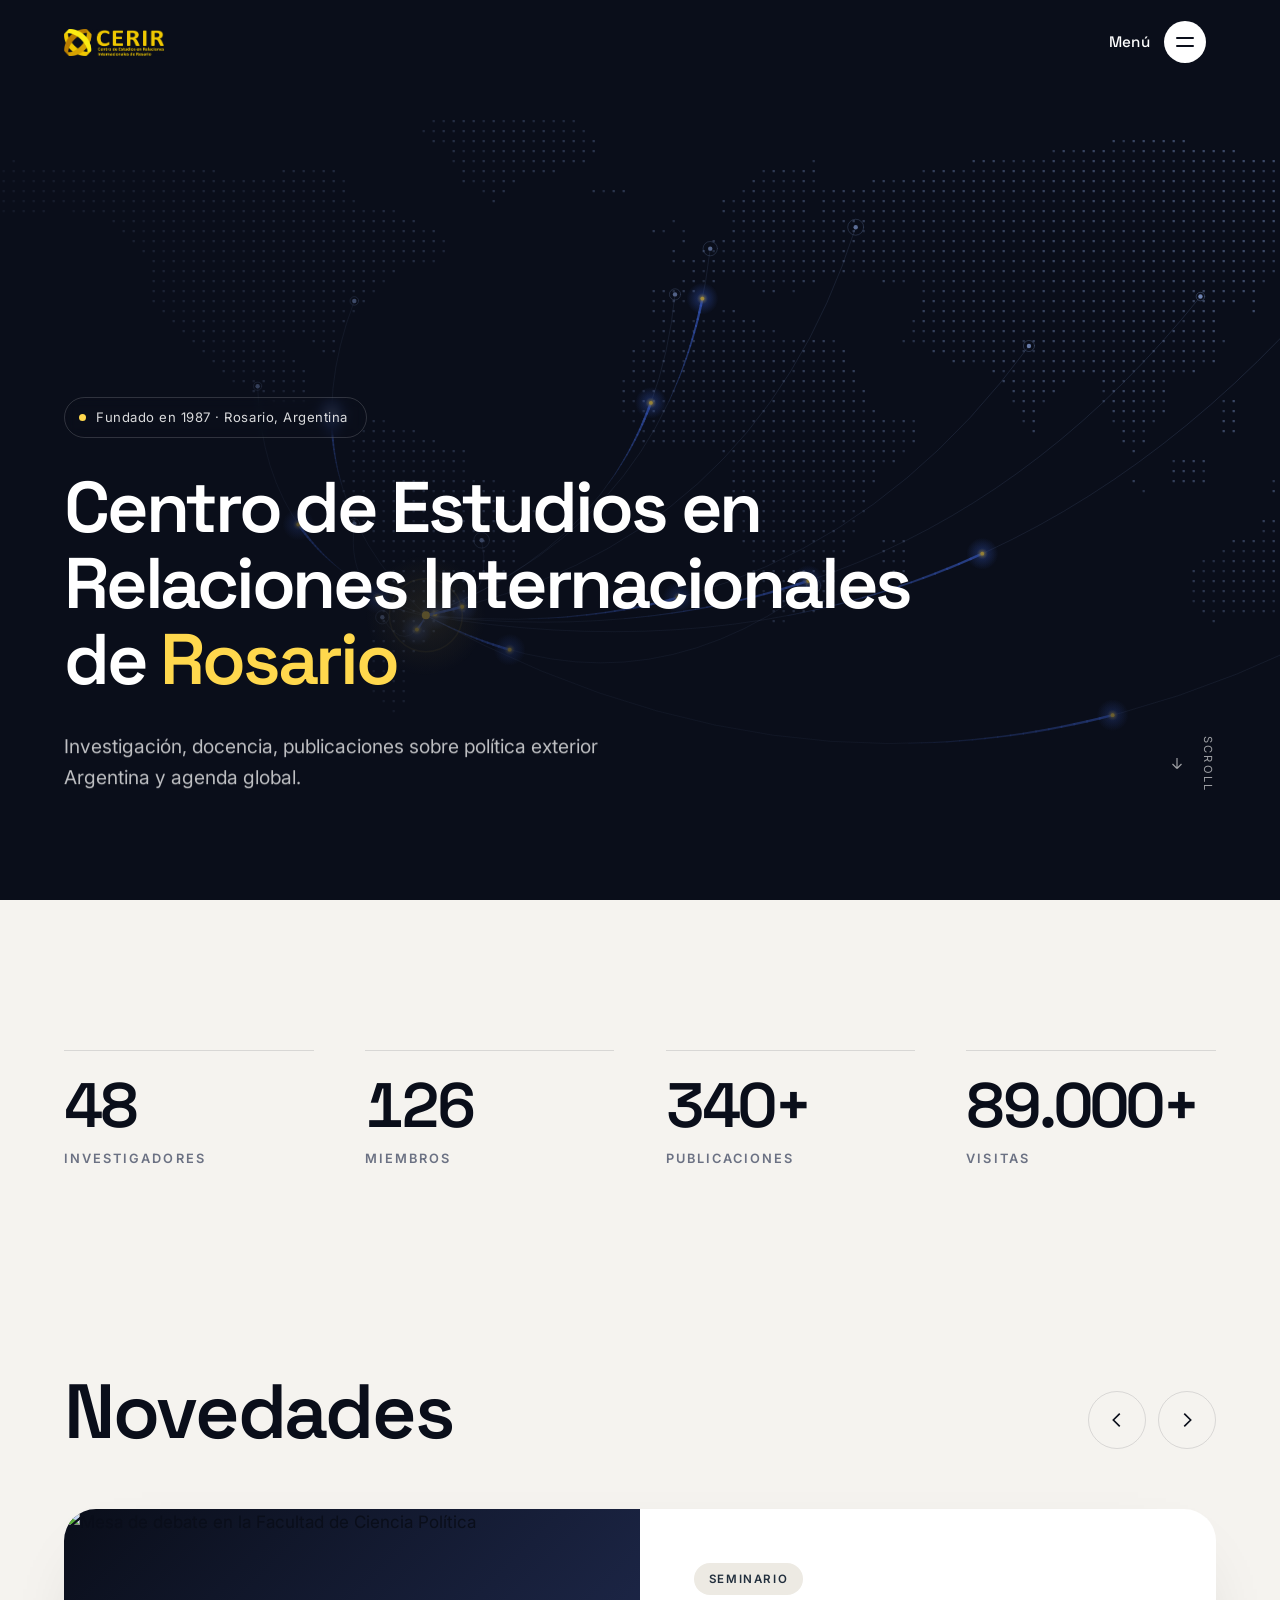
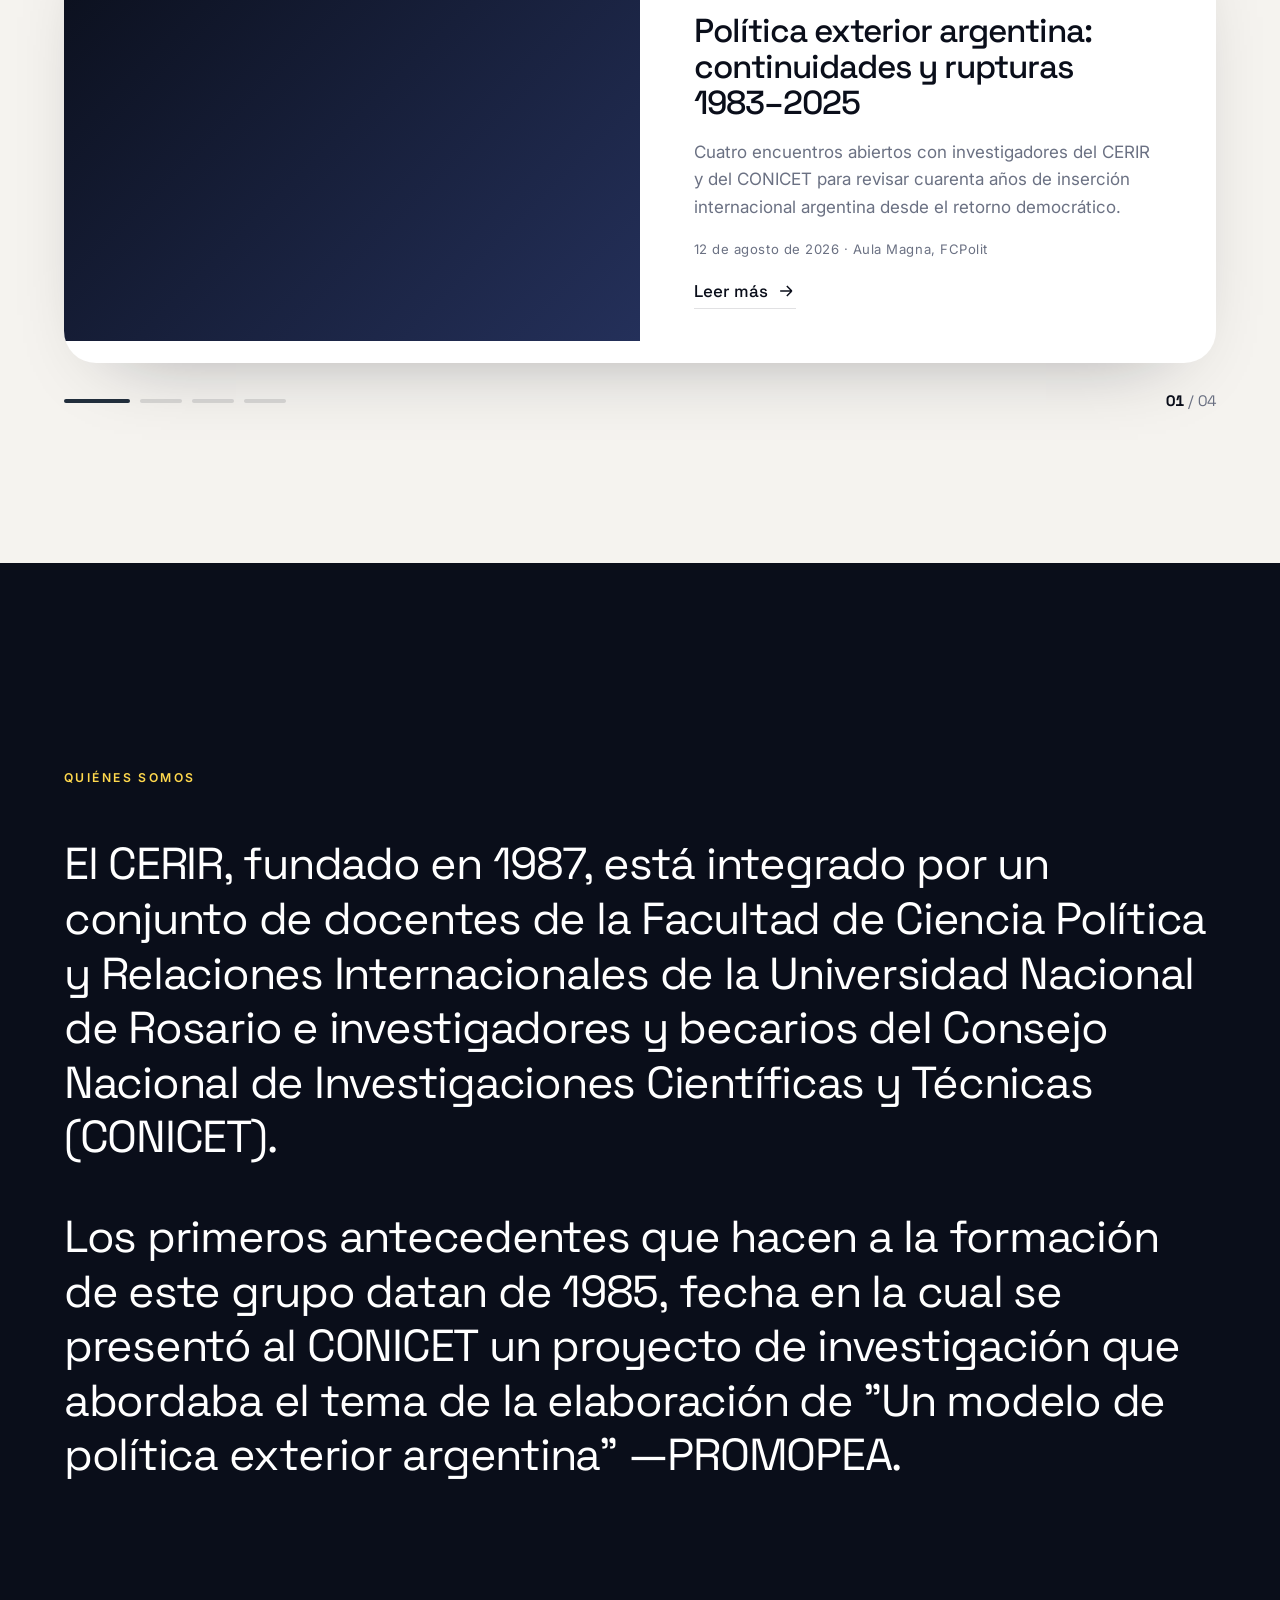
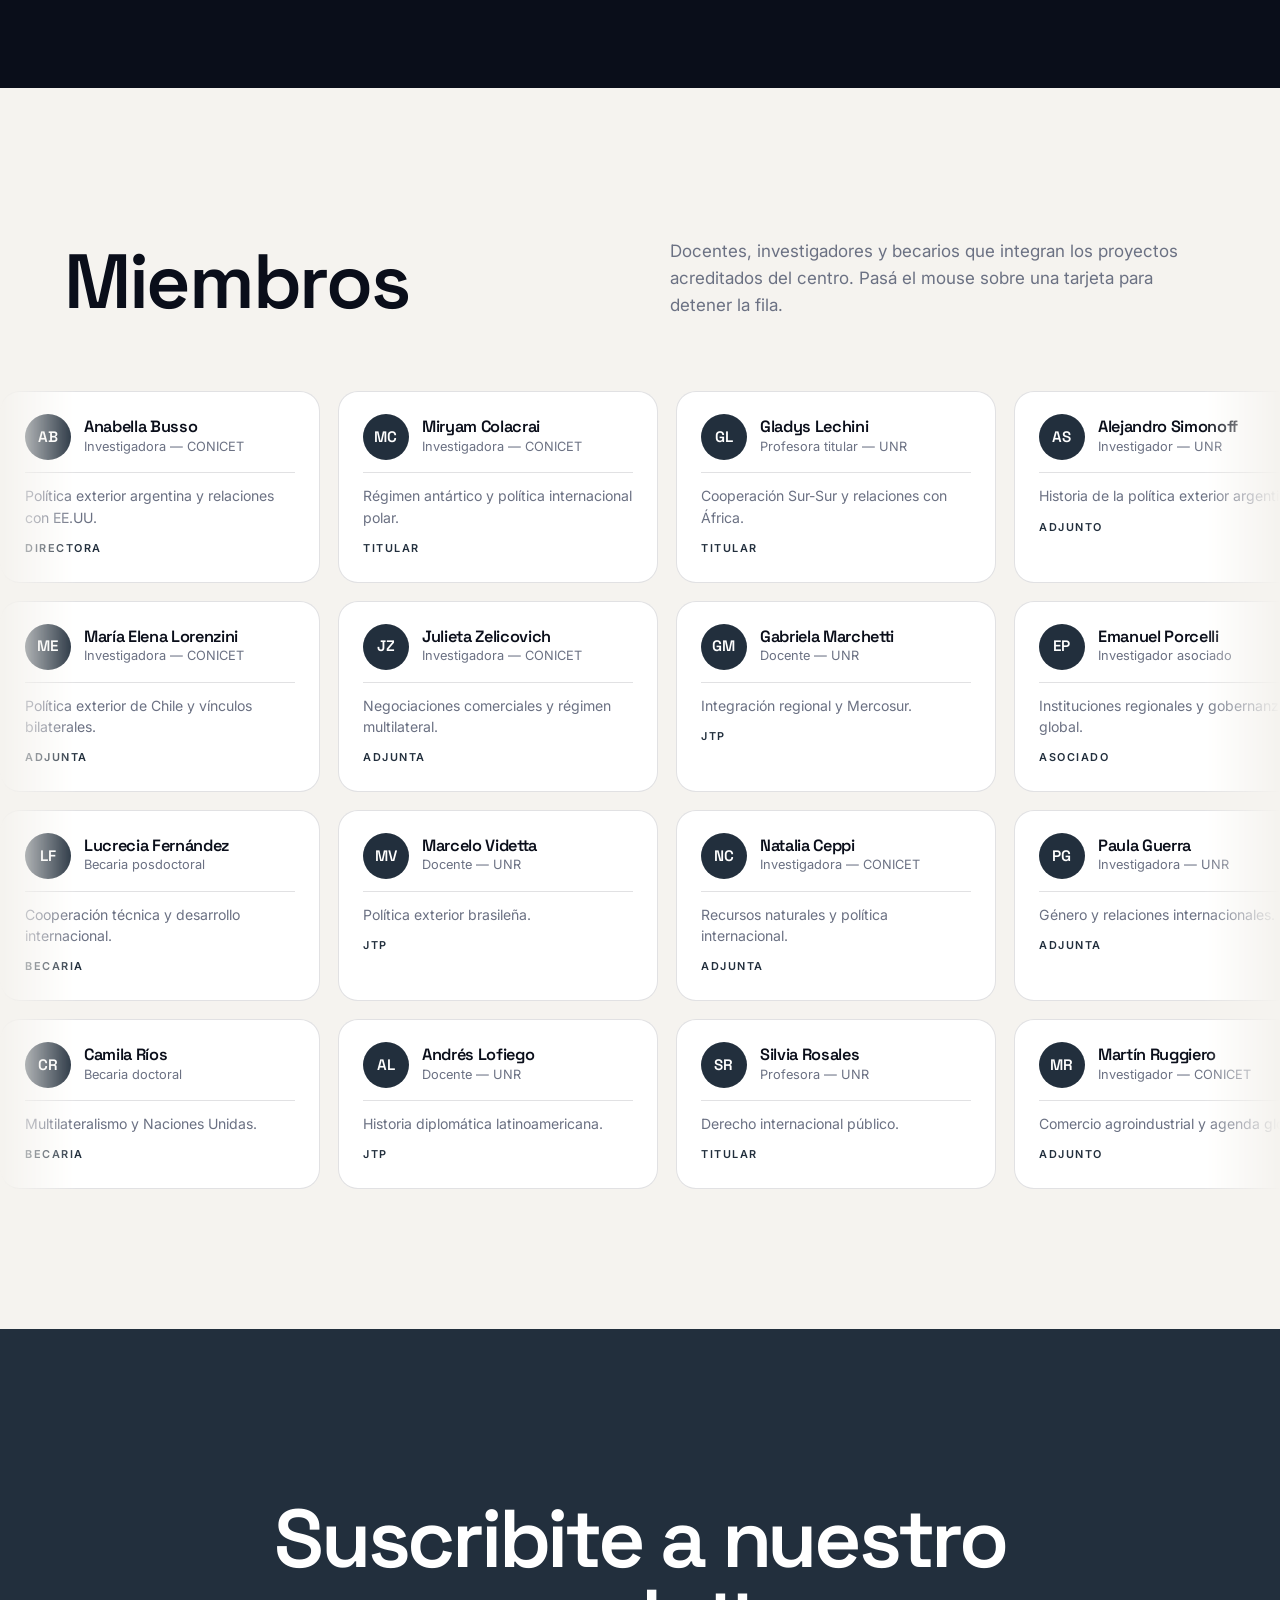
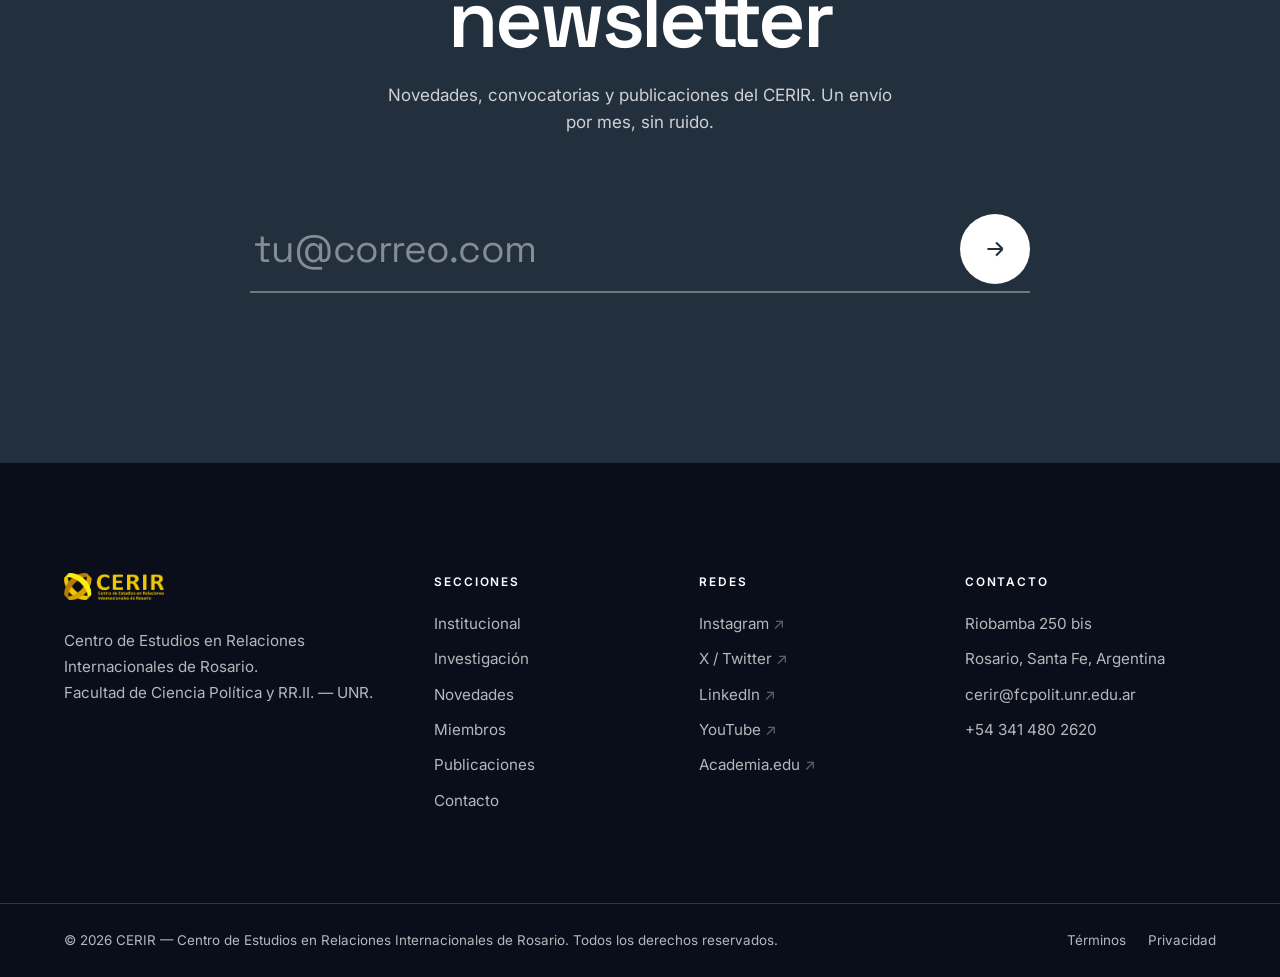
==== index.html @ 1c1e728f "(feat) - first commit" ====
<!DOCTYPE html>
<html lang="es">
<head>
<meta charset="UTF-8">
<meta name="viewport" content="width=device-width, initial-scale=1">
<title>CERIR — Centro de Estudios en Relaciones Internacionales de Rosario</title>
<meta name="description" content="El CERIR, fundado en 1987, reúne docentes de la Facultad de Ciencia Política y Relaciones Internacionales de la UNR e investigadores del CONICET.">

<link rel="preconnect" href="https://fonts.googleapis.com">
<link rel="preconnect" href="https://fonts.gstatic.com" crossorigin>
<link href="https://fonts.googleapis.com/css2?family=Space+Grotesk:wght@400;500;600;700&family=Inter:wght@400;500;600&display=swap" rel="stylesheet">
<link rel="stylesheet" href="assets/css/style.css">
</head>
<body>

<a class="skip-link" href="#hero">Saltar al contenido</a>

<!-- ============================================================ HEADER -->
<header class="header" id="header">
  <div class="header__inner">
    <a class="logo" href="#hero" aria-label="CERIR — inicio">
      <!-- <svg class="logo__mark" viewBox="0 0 40 40" aria-hidden="true">
        <circle cx="20" cy="20" r="18" fill="none" stroke="currentColor" stroke-width="2"/>
        <ellipse cx="20" cy="20" rx="7.5" ry="18" fill="none" stroke="currentColor" stroke-width="1.4" opacity=".65"/>
        <path d="M3 14h34M3 26h34M2 20h36" stroke="currentColor" stroke-width="1.4" opacity=".65"/>
      </svg>
      <span class="logo__text">CERIR</span> -->
      <img src="assets/img/cerir.png" alt="Cerir — Centro de Estudios en Relaciones Internacionales de Rosario" class="logo__img">
    </a>

    <button class="burger" id="burger" type="button" aria-label="Abrir menú" aria-expanded="false" aria-controls="nav">
      <span class="burger__label">Menú</span>
      <span class="burger__box" aria-hidden="true">
        <span class="burger__line"></span>
        <span class="burger__line"></span>
      </span>
    </button>
  </div>
  <div class="header__progress" id="scrollProgress" aria-hidden="true"></div>
</header>

<!-- ============================================================ NAV OVERLAY -->
<nav class="nav" id="nav" aria-label="Navegación principal" aria-hidden="true">
  <div class="nav__inner">
    <ul class="nav__list">
      <li class="nav__item"><a href="#hero"><span class="nav__idx">01</span> Inicio</a></li>
      <li class="nav__item"><a href="institucional.html"><span class="nav__idx">02</span> Institucional</a></li>
      <li class="nav__item"><a href="#cifras"><span class="nav__idx">03</span> Investigación</a></li>
      <li class="nav__item"><a href="#novedades"><span class="nav__idx">04</span> Novedades</a></li>
      <li class="nav__item"><a href="#miembros"><span class="nav__idx">05</span> Miembros</a></li>
      <li class="nav__item"><a href="contacto.html"><span class="nav__idx">05</span> Contacto</a></li>
    </ul>

    <div class="nav__aside">
      <div class="nav__block">
        <h3 class="nav__blockTitle">Sede</h3>
        <p>Riobamba 250 bis<br>Rosario, Santa Fe<br>Argentina</p>
      </div>
      <div class="nav__block">
        <h3 class="nav__blockTitle">Contacto</h3>
        <p><a href="mailto:cerir@fcpolit.unr.edu.ar">cerir@fcpolit.unr.edu.ar</a><br><a href="tel:+543414802620">+54 341 480 2620</a></p>
      </div>
      <div class="nav__block">
        <h3 class="nav__blockTitle">Redes</h3>
        <p class="nav__social">
          <a href="#">Instagram</a><a href="#">X</a><a href="#">LinkedIn</a><a href="#">YouTube</a>
        </p>
      </div>
    </div>
  </div>
</nav>

<main>

  <!-- ========================================================== HERO -->
  <section class="hero" id="hero">
    <div class="hero__media">
      <!--
        Planisferio animado (canvas). Si querés usar un video real,
        descomentá el bloque de abajo y agregá la clase `has-video`
        al elemento .hero__media: el canvas se oculta automáticamente.

        <video class="hero__video" autoplay muted loop playsinline
               poster="assets/img/hero-poster.jpg">
          <source src="assets/video/world-connections.webm" type="video/webm">
          <source src="assets/video/world-connections.mp4" type="video/mp4">
        </video>
      -->
      <canvas class="hero__canvas" id="worldMap" aria-hidden="true"></canvas>
      <div class="hero__scrim"></div>
    </div>

    <div class="hero__content container">
      <p class="hero__eyebrow" data-reveal>
        <span class="dot"></span> Fundado en 1987 · Rosario, Argentina
      </p>
      <h1 class="hero__title">
        <span class="line">Centro de Estudios en</span>
        <span class="line">Relaciones Internacionales</span>
        <span class="line">de <em>Rosario</em></span>
      </h1>
      <p class="hero__lead" data-reveal>
        Investigación, docencia, publicaciones sobre política exterior Argentina
        y agenda global.
      </p>
    </div>

    <a class="hero__scroll" href="#cifras" aria-label="Bajar">
      <span>Scroll</span>
      <svg viewBox="0 0 24 24" aria-hidden="true"><path d="M12 4v14m0 0 6-6m-6 6-6-6" fill="none" stroke="currentColor" stroke-width="1.6"/></svg>
    </a>
  </section>

  <!-- ========================================================== COUNTERS -->
  <section class="stats" id="cifras">
    <div class="container">
      <div class="stats__grid">
        <div class="stat">
          <span class="stat__num" data-count="48">0</span>
          <span class="stat__label">Investigadores</span>
        </div>
        <div class="stat">
          <span class="stat__num" data-count="126">0</span>
          <span class="stat__label">Miembros</span>
        </div>
        <div class="stat">
          <span class="stat__num" data-count="340" data-suffix="+">0</span>
          <span class="stat__label">Publicaciones</span>
        </div>
        <div class="stat">
          <span class="stat__num" data-count="89000" data-suffix="+">0</span>
          <span class="stat__label">Visitas</span>
        </div>
      </div>
    </div>
  </section>

  <!-- ========================================================== NOVEDADES -->
  <section class="news" id="novedades">
    <div class="container">
      <header class="news__head">
        <h2 class="section-title" data-reveal>Novedades</h2>
        <div class="news__nav">
          <button class="circle-btn" id="newsPrev" type="button" aria-label="Anterior">
            <svg viewBox="0 0 24 24" aria-hidden="true"><path d="M15 5l-7 7 7 7" fill="none" stroke="currentColor" stroke-width="1.8"/></svg>
          </button>
          <button class="circle-btn" id="newsNext" type="button" aria-label="Siguiente">
            <svg viewBox="0 0 24 24" aria-hidden="true"><path d="M9 5l7 7-7 7" fill="none" stroke="currentColor" stroke-width="1.8"/></svg>
          </button>
        </div>
      </header>

      <div class="slider" id="newsSlider">
        <div class="slider__viewport">

          <article class="slide is-active">
            <a class="slide__media" href="novedad.html?id=politica-exterior-argentina-1983-2025" aria-label="Leer la novedad completa">
              <img src="https://picsum.photos/seed/cerir-a/1200/900" alt="Mesa de debate en la Facultad de Ciencia Política" loading="lazy">
            </a>
            <div class="slide__body">
              <span class="slide__tag">Seminario</span>
              <h3 class="slide__title">Política exterior argentina: continuidades y rupturas 1983–2025</h3>
              <p class="slide__text">
                Cuatro encuentros abiertos con investigadores del CERIR y del CONICET para revisar
                cuarenta años de inserción internacional argentina desde el retorno democrático.
              </p>
              <p class="slide__meta"><time datetime="2026-08-12">12 de agosto de 2026</time> · Aula Magna, FCPolit</p>
              <a class="link-arrow" href="novedad.html?id=politica-exterior-argentina-1983-2025">Leer más
                <svg viewBox="0 0 24 24" aria-hidden="true"><path d="M5 12h14m0 0-6-6m6 6-6 6" fill="none" stroke="currentColor" stroke-width="1.8"/></svg>
              </a>
            </div>
          </article>

          <article class="slide">
            <a class="slide__media" href="novedad.html?id=politica-exterior-argentina-tomo-xii" aria-label="Leer la novedad completa">
              <img src="https://picsum.photos/seed/cerir-b/1200/900" alt="Publicación institucional del CERIR" loading="lazy">
            </a>
            <div class="slide__body">
              <span class="slide__tag">Publicación</span>
              <h3 class="slide__title">La política exterior argentina, tomo XII: agenda multilateral</h3>
              <p class="slide__text">
                Nueva entrega de la serie histórica del CERIR. Diez capítulos sobre Mercosur,
                Antártida, Malvinas, comercio y organismos internacionales.
              </p>
              <p class="slide__meta"><time datetime="2026-07-03">3 de julio de 2026</time> · UNR Editora</p>
              <a class="link-arrow" href="novedad.html?id=politica-exterior-argentina-tomo-xii">Leer más
                <svg viewBox="0 0 24 24" aria-hidden="true"><path d="M5 12h14m0 0-6-6m6 6-6 6" fill="none" stroke="currentColor" stroke-width="1.8"/></svg>
              </a>
            </div>
          </article>

          <article class="slide">
            <a class="slide__media" href="novedad.html?id=becas-iniciacion-investigacion-2027" aria-label="Leer la novedad completa">
              <img src="https://picsum.photos/seed/cerir-c/1200/900" alt="Jornada de investigación con becarios" loading="lazy">
            </a>
            <div class="slide__body">
              <span class="slide__tag">Convocatoria</span>
              <h3 class="slide__title">Becas de iniciación en investigación 2027</h3>
              <p class="slide__text">
                Abierta la inscripción para estudiantes avanzados de Relaciones Internacionales
                interesados en integrarse a los proyectos acreditados del centro.
              </p>
              <p class="slide__meta"><time datetime="2026-06-18">18 de junio de 2026</time> · Secretaría de Ciencia y Técnica</p>
              <a class="link-arrow" href="novedad.html?id=becas-iniciacion-investigacion-2027">Leer más
                <svg viewBox="0 0 24 24" aria-hidden="true"><path d="M5 12h14m0 0-6-6m6 6-6 6" fill="none" stroke="currentColor" stroke-width="1.8"/></svg>
              </a>
            </div>
          </article>

          <article class="slide">
            <a class="slide__media" href="novedad.html?id=xvi-congreso-nacional-relaciones-internacionales" aria-label="Leer la novedad completa">
              <img src="https://picsum.photos/seed/cerir-d/1200/900" alt="Congreso internacional de relaciones internacionales" loading="lazy">
            </a>
            <div class="slide__body">
              <span class="slide__tag">Congreso</span>
              <h3 class="slide__title">XVI Congreso Nacional de Relaciones Internacionales</h3>
              <p class="slide__text">
                Rosario recibe a más de trescientos investigadores de América Latina para
                discutir orden internacional, regionalismo y desarrollo.
              </p>
              <p class="slide__meta"><time datetime="2026-05-29">29 de mayo de 2026</time> · Centro Cultural Fontanarrosa</p>
              <a class="link-arrow" href="novedad.html?id=xvi-congreso-nacional-relaciones-internacionales">Leer más
                <svg viewBox="0 0 24 24" aria-hidden="true"><path d="M5 12h14m0 0-6-6m6 6-6 6" fill="none" stroke="currentColor" stroke-width="1.8"/></svg>
              </a>
            </div>
          </article>

        </div>

        <div class="slider__foot">
          <div class="slider__dots" id="newsDots" aria-label="Seleccionar novedad"></div>
          <span class="slider__counter"><b id="newsCurrent">01</b> / <span id="newsTotal">04</span></span>
        </div>
      </div>
    </div>
  </section>

  <!-- ========================================================== SCROLL TEXT -->
  <section class="manifesto" id="institucional">
    <div class="container">
      <p class="manifesto__kicker" data-reveal>Quiénes somos</p>
      <div class="manifesto__text" id="manifestoText">
        <p>El CERIR, fundado en 1987, está integrado por un conjunto de docentes de la Facultad de Ciencia Política y Relaciones Internacionales de la Universidad Nacional de Rosario e investigadores y becarios del Consejo Nacional de Investigaciones Científicas y Técnicas (CONICET).</p>
        <p>Los primeros antecedentes que hacen a la formación de este grupo datan de 1985, fecha en la cual se presentó al CONICET un proyecto de investigación que abordaba el tema de la elaboración de "Un modelo de política exterior argentina" —PROMOPEA.</p>
      </div>
    </div>
  </section>

  <!-- ========================================================== MIEMBROS / MARQUEE -->
  <section class="members" id="miembros">
    <div class="container">
      <header class="members__head">
        <h2 class="section-title" data-reveal>Miembros</h2>
        <p class="members__lead" data-reveal>
          Docentes, investigadores y becarios que integran los proyectos acreditados del centro.
          Pasá el mouse sobre una tarjeta para detener la fila.
        </p>
      </header>
    </div>

    <div class="marquees" id="marquees">
      <!-- Las filas se generan por JS desde assets/js/app.js (data: MEMBERS) -->
    </div>
  </section>

  <!-- ========================================================== NEWSLETTER -->
  <section class="newsletter" id="newsletter">
    <div class="container">
      <h2 class="newsletter__title" data-reveal>Suscribite a nuestro newsletter</h2>
      <p class="newsletter__lead" data-reveal>Novedades, convocatorias y publicaciones del CERIR. Un envío por mes, sin ruido.</p>

      <form class="newsletter__form" id="newsletterForm" novalidate data-reveal>
        <label class="sr-only" for="email">Correo electrónico</label>
        <input class="newsletter__input" type="email" id="email" name="email"
               placeholder="tu@correo.com" autocomplete="email" required>
        <button class="newsletter__submit" type="submit" aria-label="Suscribirme">
          <svg viewBox="0 0 24 24" aria-hidden="true"><path d="M5 12h14m0 0-6-6m6 6-6 6" fill="none" stroke="currentColor" stroke-width="2"/></svg>
        </button>
        <p class="newsletter__msg" id="newsletterMsg" role="status" aria-live="polite"></p>
      </form>
    </div>
  </section>

</main>

<!-- ============================================================ FOOTER -->
<footer class="footer" id="footer">
  <div class="container">
    <div class="footer__grid">

      <div class="footer__col footer__col--brand">
        <a class="logo logo--inverted" href="#hero" aria-label="CERIR — inicio">
          <!-- <svg class="logo__mark" viewBox="0 0 40 40" aria-hidden="true">
            <circle cx="20" cy="20" r="18" fill="none" stroke="currentColor" stroke-width="2"/>
            <ellipse cx="20" cy="20" rx="7.5" ry="18" fill="none" stroke="currentColor" stroke-width="1.4" opacity=".65"/>
            <path d="M3 14h34M3 26h34M2 20h36" stroke="currentColor" stroke-width="1.4" opacity=".65"/>
          </svg>
          <span class="logo__text">CERIR</span> -->
          <img src="assets/img/cerir.png" alt="Cerir — Centro de Estudios en Relaciones Internacionales de Rosario" class="logo__img">
        </a>
        <p class="footer__about">
          Centro de Estudios en Relaciones Internacionales de Rosario.<br>
          Facultad de Ciencia Política y RR.II. — UNR.
        </p>
      </div>

      <div class="footer__col">
        <h3 class="footer__title">Secciones</h3>
        <ul class="footer__list">
          <li><a href="institucional.html">Institucional</a></li>
          <li><a href="#cifras">Investigación</a></li>
          <li><a href="#novedades">Novedades</a></li>
          <li><a href="#miembros">Miembros</a></li>
          <li><a href="publicaciones.html">Publicaciones</a></li>
          <li><a href="contacto.html">Contacto</a></li>
        </ul>
      </div>

      <div class="footer__col">
        <h3 class="footer__title">Redes</h3>
        <ul class="footer__list footer__list--social">
          <li><a href="#">Instagram</a></li>
          <li><a href="#">X / Twitter</a></li>
          <li><a href="#">LinkedIn</a></li>
          <li><a href="#">YouTube</a></li>
          <li><a href="#">Academia.edu</a></li>
        </ul>
      </div>

      <div class="footer__col">
        <h3 class="footer__title">Contacto</h3>
        <ul class="footer__list">
          <li>Riobamba 250 bis</li>
          <li>Rosario, Santa Fe, Argentina</li>
          <li><a href="mailto:cerir@fcpolit.unr.edu.ar">cerir@fcpolit.unr.edu.ar</a></li>
          <li><a href="tel:+543414802620">+54 341 480 2620</a></li>
        </ul>
      </div>

    </div>
  </div>

  <div class="footer__bottom">
    <div class="container footer__bottomInner">
      <p>© <span id="year">2026</span> CERIR — Centro de Estudios en Relaciones Internacionales de Rosario. Todos los derechos reservados.</p>
      <p class="footer__legal"><a href="#">Términos</a><a href="#">Privacidad</a></p>
    </div>
  </div>
</footer>

<script src="https://cdn.jsdelivr.net/npm/gsap@3.12.5/dist/gsap.min.js"></script>
<script src="https://cdn.jsdelivr.net/npm/gsap@3.12.5/dist/ScrollTrigger.min.js"></script>
<script src="assets/js/data.js"></script>
<script src="assets/js/worldmap.js"></script>
<script src="assets/js/app.js"></script>
</body>
</html>
---- assets/css/style.css ----
/* ============================================================
   CERIR — Home page redesign
   HTML + CSS + JS (GSAP / ScrollTrigger)
   ============================================================ */

/* ---------------------------------------------- 1. Design tokens */
:root {
  --ink:        #0A0E1A;
  --ink-soft:   #141A2B;
  --paper:      #F5F3EF;
  --paper-2:    #EDEAE3;
  --white:      #FFFFFF;
  --accent:     #222f3d;
  --accent-2:   #FFD84D;
  --muted:      #6B7183;
  --error:      #C4362F;
  --ok:         #1B7F4B;
  --line:       rgba(10, 14, 26, .12);
  --line-light: rgba(255, 255, 255, .16);

  --font-display: "Space Grotesk", "Helvetica Neue", Arial, sans-serif;
  --font-body:    "Inter", -apple-system, BlinkMacSystemFont, "Segoe UI", sans-serif;

  --header-h: 84px;
  --gutter: clamp(20px, 5vw, 72px);
  --maxw: 1440px;
  --radius: 20px;
  --radius-lg: 32px;

  --ease: cubic-bezier(.22, 1, .36, 1);
  --ease-inout: cubic-bezier(.65, 0, .35, 1);
}

/* ---------------------------------------------- 2. Reset / base */
*, *::before, *::after { box-sizing: border-box; }

html {
  scroll-behavior: smooth;
  -webkit-text-size-adjust: 100%;
}

body {
  margin: 0;
  background: var(--paper);
  color: var(--ink);
  font-family: var(--font-body);
  font-size: 17px;
  line-height: 1.6;
  overflow-x: hidden;
  -webkit-font-smoothing: antialiased;
}

body.is-locked { overflow: hidden; }

img, svg, video, canvas { display: block; max-width: 100%; }
img { height: auto; }
a { color: inherit; text-decoration: none; }
button { font: inherit; color: inherit; background: none; border: 0; cursor: pointer; }
h1, h2, h3, h4, p { margin: 0; }
ul { margin: 0; padding: 0; list-style: none; }

:focus-visible {
  outline: 2px solid var(--accent);
  outline-offset: 3px;
  border-radius: 4px;
}

.container {
  width: 100%;
  max-width: var(--maxw);
  margin-inline: auto;
  padding-inline: var(--gutter);
}

.sr-only {
  position: absolute; width: 1px; height: 1px;
  padding: 0; margin: -1px; overflow: hidden;
  clip: rect(0 0 0 0); white-space: nowrap; border: 0;
}

.skip-link {
  position: fixed; top: 10px; left: 10px; z-index: 200;
  padding: 10px 18px; border-radius: 999px;
  background: var(--ink); color: var(--white);
  transform: translateY(-200%);
  transition: transform .25s var(--ease);
}
.skip-link:focus { transform: none; }

/* Reveal base state (GSAP toma el control después) */
[data-reveal] { will-change: transform, opacity; }

/* ---------------------------------------------- 3. Type helpers */
.section-title {
  font-family: var(--font-display);
  font-weight: 600;
  font-size: clamp(2.4rem, 6vw, 5rem);
  line-height: .98;
  letter-spacing: -.03em;
}

/* ---------------------------------------------- 4. Buttons */
.btn {
  display: inline-flex; align-items: center; gap: 10px;
  padding: 16px 30px;
  border-radius: 999px;
  font-family: var(--font-display);
  font-weight: 500;
  font-size: 1rem;
  letter-spacing: -.01em;
  transition: transform .35s var(--ease), background-color .35s var(--ease),
              color .35s var(--ease), border-color .35s var(--ease);
}
.btn:hover { transform: translateY(-2px); }
.btn--accent { background: var(--accent); color: var(--white); }
.btn--accent:hover { background: var(--white); color: var(--ink); }
.btn--ghost {
  border: 1px solid var(--line-light);
  color: var(--white);
  backdrop-filter: blur(6px);
}
.btn--ghost:hover { background: var(--white); color: var(--ink); border-color: var(--white); }

.circle-btn {
  width: 58px; height: 58px;
  display: grid; place-items: center;
  border: 1px solid var(--line);
  border-radius: 50%;
  transition: background-color .3s var(--ease), color .3s var(--ease),
              border-color .3s var(--ease), transform .3s var(--ease);
}
.circle-btn svg { width: 22px; height: 22px; }
.circle-btn:hover { background: var(--ink); color: var(--white); border-color: var(--ink); }
.circle-btn:active { transform: scale(.94); }

.link-arrow {
  display: inline-flex; align-items: center; gap: 8px;
  font-family: var(--font-display); font-weight: 500;
  padding-bottom: 3px;
  border-bottom: 1px solid var(--line);
  transition: gap .3s var(--ease), border-color .3s var(--ease);
}
.link-arrow svg { width: 20px; height: 20px; }
.link-arrow:hover { gap: 16px; border-color: var(--ink); }

/* ---------------------------------------------- 5. Header */
.header {
  position: fixed; inset: 0 0 auto 0; z-index: 100;
  height: var(--header-h);
  display: flex; align-items: center;
  background: transparent;
  color: var(--white);
  transition: transform .5s var(--ease), background-color .4s var(--ease),
              color .4s var(--ease), box-shadow .4s var(--ease);
}
.header__inner {
  width: 100%; max-width: var(--maxw);
  margin-inline: auto;
  padding-inline: var(--gutter);
  display: flex; align-items: center; justify-content: space-between;
}

/* estado: con scroll → cambia de color */
.header.is-scrolled {
  background: rgba(10, 14, 26, .82);
  backdrop-filter: blur(14px) saturate(140%);
  box-shadow: 0 1px 0 rgba(255, 255, 255, .08);
}
/* estado: scroll hacia abajo → se esconde */
.header.is-hidden { transform: translateY(-100%); }
/* menú abierto → header siempre visible y transparente */
.header.is-navOpen {
  transform: none;
  background: transparent;
  box-shadow: none;
  color: var(--white);
}

.header__progress {
  position: absolute; left: 0; bottom: 0;
  height: 2px; width: 100%;
  background: var(--accent);
  transform: scaleX(0);
  transform-origin: 0 50%;
  opacity: 0;
  transition: opacity .3s var(--ease);
}
.header.is-scrolled .header__progress { opacity: 1; }

/* Logo */
.logo { display: inline-flex; align-items: center; gap: 12px; }
.logo__mark { width: 34px; height: 34px; flex: none; transition: transform .6s var(--ease); }
.logo:hover .logo__mark { transform: rotate(-25deg); }
.logo__text {
  font-family: var(--font-display);
  font-weight: 700; font-size: 1.4rem;
  letter-spacing: .04em;
}

.logo__img {
  max-width: 100px;
}

/* Burger */
.burger {
  display: inline-flex; align-items: center; gap: 14px;
  padding: 10px 10px 10px 20px;
  border-radius: 999px;
  transition: background-color .3s var(--ease);
}
.burger:hover { background: rgba(255, 255, 255, .1); }
.burger__label {
  font-family: var(--font-display); font-weight: 500;
  font-size: .95rem; letter-spacing: .02em;
}
.burger__box {
  position: relative;
  width: 42px; height: 42px;
  display: grid; place-items: center;
  border-radius: 50%;
  background: var(--white);
}
.burger__line {
  position: absolute;
  width: 18px; height: 1.6px;
  background: var(--ink);
  border-radius: 2px;
  transition: transform .4s var(--ease), opacity .3s var(--ease);
}
.burger__line:nth-child(1) { transform: translateY(-4px); }
.burger__line:nth-child(2) { transform: translateY(4px); }
.burger.is-open .burger__box { background: var(--accent-2); }
.burger.is-open .burger__line:nth-child(1) { transform: rotate(45deg); }
.burger.is-open .burger__line:nth-child(2) { transform: rotate(-45deg); }

/* ---------------------------------------------- 6. Nav overlay */
.nav {
  position: fixed; inset: 0; z-index: 99;
  background: var(--ink);
  color: var(--white);
  transform: translateY(-110%);   /* offset > -100% como se pidió */
  visibility: hidden;
  overflow-y: auto;
}
.nav.is-open { visibility: visible; }
.nav__inner {
  min-height: 100%;
  display: flex; flex-direction: column; justify-content: space-between;
  gap: 48px;
  padding: calc(var(--header-h) + 5vh) var(--gutter) 5vh;
  max-width: var(--maxw); margin-inline: auto;
}

.nav__list { display: flex; flex-direction: column; }
.nav__item { overflow: hidden; border-bottom: 1px solid var(--line-light); }
.nav__item a {
  display: flex; align-items: baseline; gap: clamp(16px, 3vw, 42px);
  padding: clamp(7px, 1.3vh, 18px) 0;
  font-family: var(--font-display);
  font-weight: 500;
  /* limitado también por la altura: los 7 ítems + el aside deben entrar sin scroll */
  font-size: clamp(1.5rem, min(6vw, 5.4vh), 3.8rem);
  line-height: 1.05;
  letter-spacing: -.035em;
  transition: color .35s var(--ease), padding-left .45s var(--ease);
}
.nav__item a:hover { color: var(--accent-2); padding-left: 24px; }
.nav__idx {
  font-family: var(--font-body);
  font-size: .8rem; font-weight: 500;
  letter-spacing: .12em;
  color: var(--accent);
  transform: translateY(-.4em);
}

.nav__aside {
  display: grid;
  grid-template-columns: repeat(auto-fit, minmax(200px, 1fr));
  gap: 32px;
  padding-top: 32px;
  border-top: 1px solid var(--line-light);
}
.nav__blockTitle {
  font-family: var(--font-body);
  font-size: .74rem; font-weight: 600;
  letter-spacing: .16em; text-transform: uppercase;
  color: var(--accent);
  margin-bottom: 10px;
}
.nav__block p { color: rgba(255, 255, 255, .72); font-size: .95rem; line-height: 1.7; }
.nav__block a:hover { color: var(--white); text-decoration: underline; }
.nav__social { display: flex; flex-wrap: wrap; gap: 8px 20px; }

/* ---------------------------------------------- 7. Hero */
.hero {
  position: relative;
  min-height: 100svh;
  display: flex; align-items: flex-end;
  padding: calc(var(--header-h) + 40px) 0 clamp(60px, 12vh, 130px);
  background: var(--ink);
  color: var(--white);
  overflow: hidden;
}
.hero__media { position: absolute; inset: 0; }
.hero__canvas,
.hero__video {
  width: 100%; height: 100%;
  object-fit: cover;
}
.hero__media.has-video .hero__canvas { display: none; }
.hero__scrim {
  position: absolute; inset: 0;
  background:
    linear-gradient(100deg, rgba(10, 14, 26, .86) 0%, rgba(10, 14, 26, .45) 42%, rgba(10, 14, 26, .06) 100%),
    linear-gradient(to top, rgba(10, 14, 26, .82) 0%, transparent 58%);
}

/* usa el ancho y el gutter de .container: el borde izquierdo del texto
   cae exactamente sobre el logo del header (.header__inner) */
.hero__content { position: relative; z-index: 2; }

.hero__eyebrow {
  display: inline-flex; align-items: center; gap: 10px;
  margin-bottom: clamp(20px, 4vh, 34px);
  padding: 9px 18px 9px 14px;
  border: 1px solid var(--line-light);
  border-radius: 999px;
  font-size: .82rem; letter-spacing: .04em;
  color: rgba(255, 255, 255, .85);
  backdrop-filter: blur(6px);
}
.hero__eyebrow .dot {
  width: 7px; height: 7px; border-radius: 50%;
  background: var(--accent-2);
  box-shadow: 0 0 0 0 rgba(255, 216, 77, .7);
  animation: pulse 2.4s infinite;
}
@keyframes pulse {
  50%  { box-shadow: 0 0 0 8px rgba(255, 216, 77, 0); }
  100% { box-shadow: 0 0 0 0 rgba(255, 216, 77, 0); }
}

.hero__title {
  font-family: var(--font-display);
  font-weight: 600;
  font-size: clamp(1.7rem, 5.6vw, 5.2rem);
  line-height: 1;
  letter-spacing: -.045em;
  margin-bottom: clamp(20px, 3.4vh, 34px);
}
.hero__title .line { display: block; overflow: hidden; padding-bottom: .06em; }
.hero__title .line__inner { display: block; }
.hero__title em {
  font-style: normal;
  color: var(--accent-2);
}
.hero__lead {
  max-width: 52ch;
  font-size: clamp(1rem, 1.5vw, 1.28rem);
  color: rgba(255, 255, 255, .74);
}

.hero__scroll {
  position: absolute; right: var(--gutter); bottom: clamp(60px, 12vh, 130px);
  z-index: 2;
  display: none;
  flex-direction: column; align-items: center; gap: 12px;
  font-size: .7rem; letter-spacing: .2em; text-transform: uppercase;
  color: rgba(255, 255, 255, .6);
  writing-mode: vertical-rl;
}
.hero__scroll svg { width: 18px; height: 18px; writing-mode: horizontal-tb; animation: bob 2.2s var(--ease-inout) infinite; }
@keyframes bob { 50% { transform: translateY(8px); } }
@media (min-width: 900px) { .hero__scroll { display: flex; } }

/* ---------------------------------------------- 8. Stats / contadores */
.stats {
  padding: clamp(70px, 12vw, 150px) 0 clamp(50px, 7vw, 95px);
  background: var(--paper);
}
.stats__grid {
  display: grid;
  grid-template-columns: repeat(auto-fit, minmax(190px, 1fr));
  gap: clamp(32px, 4vw, 56px);
}
.stat {
  padding-top: 26px;
  border-top: 1px solid var(--line);
}
.stat__num {
  display: block;
  font-family: var(--font-display);
  font-weight: 600;
  font-size: clamp(2.6rem, 4.9vw, 4.6rem);
  line-height: .92;
  letter-spacing: -.045em;
  color: var(--ink);
  font-variant-numeric: tabular-nums;
}
.stat__label {
  display: block;
  margin-top: 14px;
  font-size: .8rem; font-weight: 600;
  letter-spacing: .16em; text-transform: uppercase;
  color: var(--muted);
}

/* ---------------------------------------------- 9. Novedades / slider */
.news {
  padding: clamp(60px, 9vw, 120px) 0 clamp(70px, 12vw, 150px);
  background: var(--paper);
}
.news__head {
  display: flex; align-items: flex-end; justify-content: space-between;
  gap: 30px; flex-wrap: wrap;
  margin-bottom: clamp(34px, 5vw, 60px);
}
.news__nav { display: flex; gap: 12px; }

.slider__viewport {
  position: relative;
  display: grid;                 /* todas las slides apiladas en la misma celda */
  border-radius: var(--radius-lg);
  background: var(--white);
  box-shadow: 0 30px 80px -50px rgba(10, 14, 26, .45);
  overflow: hidden;
}
.slide {
  grid-area: 1 / 1;              /* stacking sin position:absolute */
  display: grid;
  grid-template-columns: 1fr 1fr;
  opacity: 0;
  visibility: hidden;
  pointer-events: none;
}
.slide.is-active { opacity: 1; visibility: visible; pointer-events: auto; }
.slide__media {
  display: block;
  position: relative;
  overflow: hidden;
  background: linear-gradient(135deg, var(--ink) 0%, #24305A 100%);
  aspect-ratio: 4 / 3;
}
.slide__media img {
  width: 100%; height: 100%;
  object-fit: cover;
  transition: transform .8s var(--ease);
}
.slide__media:hover img { transform: scale(1.04); }
.slide__body {
  padding: clamp(30px, 4.2vw, 68px);
  display: flex; flex-direction: column; align-items: flex-start;
  justify-content: center;
  gap: 18px;
}
.slide__tag {
  padding: 7px 15px;
  border-radius: 999px;
  background: var(--paper-2);
  font-size: .72rem; font-weight: 600;
  letter-spacing: .14em; text-transform: uppercase;
  color: var(--accent);
}
.slide__title {
  font-family: var(--font-display);
  font-weight: 500;
  font-size: clamp(1.5rem, 2.6vw, 2.6rem);
  line-height: 1.08;
  letter-spacing: -.03em;
}
.slide__text { color: var(--muted); max-width: 46ch; }
.slide__meta {
  font-size: .82rem; letter-spacing: .04em;
  color: var(--muted);
}

.slider__foot {
  display: flex; align-items: center; justify-content: space-between;
  gap: 20px;
  margin-top: 26px;
}
.slider__dots { display: flex; gap: 10px; }
.slider__dot {
  width: 42px; height: 4px;
  border-radius: 99px;
  background: var(--line);
  transition: background-color .35s var(--ease), width .35s var(--ease);
}
.slider__dot.is-active { background: var(--accent); width: 66px; }
.slider__counter {
  font-family: var(--font-display);
  font-size: .95rem;
  color: var(--muted);
  font-variant-numeric: tabular-nums;
}
.slider__counter b { color: var(--ink); }

/* ---------------------------------------------- 10. Manifesto (scroll reveal) */
.manifesto {
  padding: clamp(90px, 16vw, 210px) 0;
  background: var(--ink);
  color: var(--white);
}
.manifesto__kicker {
  margin-bottom: clamp(28px, 4vw, 50px);
  font-size: .76rem; font-weight: 600;
  letter-spacing: .2em; text-transform: uppercase;
  color: var(--accent-2);
}
.manifesto__text {
  font-family: var(--font-display);
  font-weight: 400;
  font-size: clamp(1.55rem, 3.5vw, 3.1rem);
  line-height: 1.22;
  letter-spacing: -.028em;
  max-width: 24ch;
}
@media (min-width: 700px) { .manifesto__text { max-width: 34ch; } }
@media (min-width: 1100px) { .manifesto__text { max-width: 40ch; } }
.manifesto__text p + p { margin-top: 1em; }
.manifesto__text .word {
  display: inline-block;
  color: rgba(255, 255, 255, .16);
  transition: color .1s linear;
}
.manifesto__text .word.is-lit { color: var(--white); }

/* ---------------------------------------------- 11. Miembros / marquees */
.members {
  padding: clamp(70px, 12vw, 150px) 0 clamp(70px, 12vw, 140px);
  background: var(--paper);
  overflow: hidden;
}
.members__head {
  display: grid; gap: 22px;
  grid-template-columns: 1fr;
  align-items: end;
  margin-bottom: clamp(40px, 6vw, 72px);
}
@media (min-width: 900px) {
  .members__head { grid-template-columns: 1fr 1fr; gap: 60px; }
}
.members__lead { color: var(--muted); max-width: 48ch; }

.marquees { display: flex; flex-direction: column; gap: 18px; }

.marquee {
  display: flex;
  width: 100%;
  overflow: hidden;
  mask-image: linear-gradient(to right, transparent, #000 6%, #000 94%, transparent);
  -webkit-mask-image: linear-gradient(to right, transparent, #000 6%, #000 94%, transparent);
}
.marquee__track {
  display: flex; flex: none; gap: 18px;
  padding-right: 18px;
  animation: marquee var(--duration, 46s) linear infinite;
  animation-direction: var(--direction, normal);
}
@keyframes marquee {
  from { transform: translate3d(0, 0, 0); }
  to   { transform: translate3d(-100%, 0, 0); }
}
/* pausa al posarse sobre una card (pausa las dos pistas de la fila) */
.marquee:has(.member:hover) .marquee__track { animation-play-state: paused; }
.marquee.is-paused .marquee__track { animation-play-state: paused; }

.member {
  flex: none;
  width: clamp(250px, 25vw, 320px);
  padding: 22px 24px;
  border: 1px solid var(--line);
  border-radius: var(--radius);
  background: var(--white);
  display: flex; flex-direction: column; gap: 12px;
  transition: transform .4s var(--ease), box-shadow .4s var(--ease),
              border-color .4s var(--ease), background-color .4s var(--ease);
}
.member:hover {
  transform: translateY(-6px);
  border-color: transparent;
  background: var(--ink);
  color: var(--white);
  box-shadow: 0 26px 50px -28px rgba(10, 14, 26, .55);
}
.member__top { display: flex; align-items: center; gap: 13px; }
.member__name, .member__role, .member__area { display: block; }
.member__foot { display: flex; align-items: center; justify-content: space-between; gap: 12px; }
.member__arrow {
  width: 20px; height: 20px; flex: none;
  opacity: 0; transform: translateX(-8px);
  transition: opacity .35s var(--ease), transform .35s var(--ease);
}
.member:hover .member__arrow, .member:focus-visible .member__arrow {
  opacity: 1; transform: none;
}
.member__avatar {
  width: 46px; height: 46px; flex: none;
  display: grid; place-items: center;
  border-radius: 50%;
  background: var(--accent);
  color: var(--white);
  font-family: var(--font-display); font-weight: 600; font-size: .95rem;
  letter-spacing: .02em;
}
.member:hover .member__avatar { background: var(--accent-2); color: var(--ink); }
.member__name {
  font-family: var(--font-display); font-weight: 600;
  font-size: 1.02rem; line-height: 1.2; letter-spacing: -.02em;
}
.member__role { font-size: .8rem; color: var(--muted); }
.member:hover .member__role { color: rgba(255, 255, 255, .6); }
.member__area {
  font-size: .88rem; line-height: 1.5;
  color: var(--muted);
  padding-top: 12px;
  border-top: 1px solid var(--line);
}
.member:hover .member__area { color: rgba(255, 255, 255, .78); border-color: var(--line-light); }
.member__tag {
  align-self: flex-start;
  font-size: .68rem; font-weight: 600;
  letter-spacing: .14em; text-transform: uppercase;
  color: var(--accent);
}
.member:hover .member__tag { color: var(--accent-2); }

/* ---------------------------------------------- 12. Newsletter */
.newsletter {
  padding: clamp(80px, 14vw, 170px) 0;
  background: var(--accent);
  color: var(--white);
  text-align: center;
}
.newsletter__title {
  font-family: var(--font-display);
  font-weight: 600;
  font-size: clamp(2.1rem, 6.4vw, 5.4rem);
  line-height: .98;
  letter-spacing: -.04em;
  max-width: 20ch;
  margin-inline: auto;
}
.newsletter__lead {
  margin: 22px auto 0;
  max-width: 46ch;
  color: rgba(255, 255, 255, .78);
}
.newsletter__form {
  position: relative;
  max-width: 780px;
  margin: clamp(40px, 6vw, 70px) auto 0;
  display: flex; align-items: center; gap: 16px;
  border-bottom: 2px solid rgba(255, 255, 255, .35);
  transition: border-color .35s var(--ease);
}
.newsletter__form:focus-within { border-color: var(--white); }
.newsletter__form.is-error { border-color: var(--accent-2); }
.newsletter__input {
  flex: 1;
  min-width: 0;
  padding: 18px 4px;
  border: 0; background: none;
  color: var(--white);
  font-family: var(--font-display);
  font-weight: 400;
  font-size: clamp(1.3rem, 3.4vw, 2.4rem);
  letter-spacing: -.02em;
}
.newsletter__input::placeholder { color: rgba(255, 255, 255, .45); }
.newsletter__input:focus { outline: none; }
/* el autocompletado de Chrome pinta el input de blanco: lo neutralizamos */
.newsletter__input:-webkit-autofill,
.newsletter__input:-webkit-autofill:hover,
.newsletter__input:-webkit-autofill:focus {
  -webkit-text-fill-color: var(--white);
  -webkit-box-shadow: 0 0 0 100px var(--accent) inset;
  caret-color: var(--white);
}
.newsletter__submit {
  flex: none;
  width: clamp(54px, 6vw, 70px); height: clamp(54px, 6vw, 70px);
  display: grid; place-items: center;
  border-radius: 50%;
  background: var(--white); color: var(--accent);
  transition: transform .35s var(--ease), background-color .35s var(--ease), color .35s var(--ease);
}
.newsletter__submit svg { width: 26px; height: 26px; }
.newsletter__submit:hover { transform: scale(1.07); background: var(--accent-2); color: var(--ink); }
.newsletter__msg {
  position: absolute; top: calc(100% + 14px); left: 4px;
  font-size: .9rem;
  color: var(--accent-2);
  opacity: 0;
  transform: translateY(-6px);
  transition: opacity .3s var(--ease), transform .3s var(--ease);
}
.newsletter__msg.is-visible { opacity: 1; transform: none; }

/* ---------------------------------------------- 13. Footer */
.footer {
  background: var(--ink);
  color: rgba(255, 255, 255, .7);
  padding-top: clamp(60px, 9vw, 110px);
}
.footer__grid {
  display: grid;
  grid-template-columns: repeat(auto-fit, minmax(200px, 1fr));
  gap: clamp(36px, 5vw, 56px);
  padding-bottom: clamp(50px, 8vw, 90px);
}
.footer__col--brand { grid-column: 1 / -1; }
@media (min-width: 1000px) {
  .footer__grid { grid-template-columns: 1.5fr 1fr 1fr 1.2fr; }
  .footer__col--brand { grid-column: auto; }
}
.logo--inverted { color: var(--white); }
.footer__about { margin-top: 20px; font-size: .95rem; line-height: 1.7; max-width: 34ch; }
.footer__title {
  font-size: .74rem; font-weight: 600;
  letter-spacing: .16em; text-transform: uppercase;
  color: var(--white);
  margin-bottom: 20px;
}
.footer__list { display: flex; flex-direction: column; gap: 11px; font-size: .95rem; }
.footer__list a { transition: color .3s var(--ease), padding-left .3s var(--ease); }
.footer__list a:hover { color: var(--white); padding-left: 6px; }
.footer__list--social a::after { content: " ↗"; opacity: .5; }

.footer__bottom {
  border-top: 1px solid var(--line-light);
  padding: 26px 0;
  font-size: .84rem;
}
.footer__bottomInner {
  display: flex; flex-wrap: wrap; gap: 12px 30px;
  align-items: center; justify-content: space-between;
}
.footer__legal { display: flex; gap: 22px; }
.footer__legal a:hover { color: var(--white); }

/* ============================================================
   PÁGINAS INTERNAS (miembro.html / novedad.html)
   ============================================================ */

/* ---------------------------------------------- 14. Piezas compartidas */
.header.is-solid {
  background: rgba(10, 14, 26, .92);
  backdrop-filter: blur(14px) saturate(140%);
}
.header.is-solid .header__progress { opacity: 1; }

.back-link {
  display: inline-flex; align-items: center; gap: 10px;
  margin-bottom: clamp(28px, 4vw, 48px);
  font-size: .82rem; font-weight: 600;
  letter-spacing: .14em; text-transform: uppercase;
  color: inherit;
  opacity: .7;
  transition: opacity .3s var(--ease), gap .3s var(--ease);
}
.back-link svg { width: 18px; height: 18px; }
.back-link:hover { opacity: 1; gap: 16px; }

.chips { display: flex; flex-wrap: wrap; gap: 8px; }
.chip {
  padding: 7px 15px;
  border-radius: 999px;
  background: var(--paper-2);
  color: var(--accent);
  font-size: .72rem; font-weight: 600;
  letter-spacing: .12em; text-transform: uppercase;
}
.chip--light {
  background: rgba(255, 255, 255, .1);
  color: var(--accent-2);
}

.data-list { margin: 0; }
.data-list__row {
  display: grid;
  grid-template-columns: 1fr;
  gap: 4px;
  padding: 16px 0;
  border-top: 1px solid var(--line-light);
}
.data-list dt {
  font-size: .72rem; font-weight: 600;
  letter-spacing: .14em; text-transform: uppercase;
  color: var(--accent);
}
.data-list dd { margin: 0; color: rgba(255, 255, 255, .82); }
.data-list dd a { border-bottom: 1px solid rgba(255, 255, 255, .3); }
.data-list dd a:hover { border-color: var(--white); }
@media (min-width: 620px) {
  .data-list__row { grid-template-columns: 200px 1fr; gap: 20px; align-items: baseline; }
}

/* prosa editorial */
.prose {
  font-size: clamp(1.02rem, 1.15vw, 1.14rem);
  line-height: 1.75;
  color: #3E4457;
}
.prose > * + * { margin-top: 1.15em; }
.prose h2 {
  margin-top: 2.1em;
  font-family: var(--font-display);
  font-weight: 600;
  font-size: clamp(1.4rem, 2.4vw, 2.05rem);
  line-height: 1.12;
  letter-spacing: -.025em;
  color: var(--ink);
}
.prose ul { display: grid; gap: .55em; margin-top: 1.3em; }
.prose li { position: relative; padding-left: 1.5em; }
.prose li::before {
  content: ''; position: absolute; left: 0; top: .72em;
  width: 10px; height: 2px; background: var(--accent);
}
.prose blockquote {
  margin: 1.9em 0;
  padding-left: clamp(20px, 3vw, 32px);
  border-left: 3px solid var(--accent);
}
.prose blockquote p {
  font-family: var(--font-display);
  font-weight: 400;
  font-size: clamp(1.2rem, 2vw, 1.6rem);
  line-height: 1.3;
  letter-spacing: -.02em;
  color: var(--ink);
}
.prose blockquote cite {
  display: block; margin-top: .7em;
  font-size: .82rem; font-style: normal; font-weight: 600;
  letter-spacing: .12em; text-transform: uppercase;
  color: var(--muted);
}

/* ---------------------------------------------- 15. Ficha de miembro */
.profile {
  padding: calc(var(--header-h) + clamp(40px, 7vw, 90px)) 0 clamp(60px, 9vw, 110px);
  background: var(--ink);
  color: var(--white);
}
.profile__grid {
  display: grid;
  grid-template-columns: 1fr;
  gap: clamp(32px, 5vw, 70px);
  align-items: start;
}
@media (min-width: 900px) {
  .profile__grid { grid-template-columns: minmax(300px, 420px) 1fr; }
}
.profile__media {
  margin: 0;
  border-radius: var(--radius-lg);
  overflow: hidden;
  background: linear-gradient(135deg, #1A2340 0%, #2C3A66 100%);
  aspect-ratio: 4 / 5;
}
.profile__media img { width: 100%; height: 100%; object-fit: cover; }
@media (max-width: 899px) {
  /* en mobile el retrato no debe comerse la primera pantalla */
  .profile__media { aspect-ratio: auto; height: 42svh; }
}

/* monograma: placeholder cuando el miembro todavía no tiene foto */
.mono {
  width: 100%; height: 100%;
  display: grid; place-items: center;
  background:
    radial-gradient(120% 120% at 20% 15%, rgba(255, 255, 255, .16) 0%, transparent 60%),
    linear-gradient(140deg, var(--accent) 0%, #16205C 100%);
  color: var(--white);
  font-family: var(--font-display);
  font-weight: 600;
  letter-spacing: .02em;
  line-height: 1;
}
.profile__media .mono { font-size: clamp(3.5rem, 12vw, 8rem); }
.byline__avatar .mono { font-size: .95rem; }
.author-card__avatar .mono { font-size: 1.6rem; }

.profile__tag {
  display: inline-block;
  margin-bottom: 20px;
  padding: 7px 15px;
  border-radius: 999px;
  background: var(--accent);
  color: var(--white);
  font-size: .72rem; font-weight: 600;
  letter-spacing: .14em; text-transform: uppercase;
}
.profile__name {
  font-family: var(--font-display);
  font-weight: 600;
  font-size: clamp(2.1rem, 5vw, 4.2rem);
  line-height: 1;
  letter-spacing: -.04em;
}
.profile__role {
  margin-top: 14px;
  font-size: clamp(1rem, 1.4vw, 1.2rem);
  color: var(--accent-2);
}
.profile__area {
  margin-top: 10px;
  max-width: 46ch;
  color: rgba(255, 255, 255, .68);
}
.profile__body .chips { margin: clamp(24px, 3vw, 34px) 0; }
.profile__body .chip { background: rgba(255, 255, 255, .08); color: rgba(255, 255, 255, .85); }

.profile-bio {
  padding: clamp(60px, 9vw, 120px) 0;
  background: var(--paper);
}
.profile-bio__grid { display: grid; grid-template-columns: 1fr; gap: clamp(20px, 3vw, 48px); }
@media (min-width: 900px) {
  .profile-bio__grid { grid-template-columns: 300px minmax(0, 62ch); }
}
.profile-bio__title {
  font-family: var(--font-display);
  font-weight: 600;
  font-size: clamp(1.6rem, 2.6vw, 2.2rem);
  letter-spacing: -.03em;
}

/* anterior / siguiente */
.pager { padding: 0 0 clamp(60px, 9vw, 110px); background: var(--paper); }
.pager__grid {
  display: grid; grid-template-columns: 1fr; gap: 14px;
  border-top: 1px solid var(--line);
  padding-top: 24px;
}
@media (min-width: 700px) { .pager__grid { grid-template-columns: 1fr 1fr; gap: 24px; } }
.pager__item {
  display: flex; flex-direction: column; gap: 8px;
  padding: 24px 28px;
  border: 1px solid var(--line);
  border-radius: var(--radius);
  transition: background-color .35s var(--ease), color .35s var(--ease),
              border-color .35s var(--ease), transform .35s var(--ease);
}
.pager__item--next { text-align: right; }
.pager__item:hover {
  background: var(--ink); color: var(--white);
  border-color: transparent; transform: translateY(-4px);
}
.pager__label {
  font-size: .72rem; font-weight: 600;
  letter-spacing: .14em; text-transform: uppercase;
  color: var(--accent);
}
.pager__name {
  font-family: var(--font-display); font-weight: 500;
  font-size: clamp(1.1rem, 1.8vw, 1.5rem);
  letter-spacing: -.02em;
}

/* ---------------------------------------------- 16. Artículo / novedad */
.article__head {
  padding: calc(var(--header-h) + clamp(40px, 7vw, 90px)) 0 clamp(30px, 4vw, 50px);
  background: var(--paper);
}
.article__head .chips { margin-bottom: clamp(20px, 3vw, 30px); }
.article__head .chip--light { background: var(--paper-2); color: var(--accent); }

.article__title {
  max-width: 24ch;
  font-family: var(--font-display);
  font-weight: 600;
  font-size: clamp(2rem, 4.8vw, 4.2rem);
  line-height: 1.03;
  letter-spacing: -.04em;
}
.article__subtitle {
  margin-top: clamp(18px, 2.4vw, 26px);
  max-width: 60ch;
  font-size: clamp(1.05rem, 1.6vw, 1.34rem);
  line-height: 1.5;
  color: var(--muted);
}
.article__meta {
  display: flex; flex-wrap: wrap; align-items: center;
  gap: 20px 40px;
  margin-top: clamp(30px, 4vw, 46px);
  padding-top: 26px;
  border-top: 1px solid var(--line);
}
.byline { display: inline-flex; align-items: center; gap: 14px; }
.byline__avatar {
  width: 52px; height: 52px; flex: none;
  border-radius: 50%; overflow: hidden;
  background: var(--paper-2);
}
.byline__avatar img { width: 100%; height: 100%; object-fit: cover; }
.byline__text { display: flex; flex-direction: column; }
.byline__name {
  font-family: var(--font-display); font-weight: 600;
  font-size: 1.02rem; letter-spacing: -.01em;
  transition: color .3s var(--ease);
}
.byline:hover .byline__name { color: var(--accent); }
.byline__role { font-size: .82rem; color: var(--muted); }

.article__metaList {
  display: flex; flex-wrap: wrap; gap: 10px 26px;
  font-size: .86rem; color: var(--muted);
}
.article__metaList li { display: flex; align-items: center; gap: 26px; }
.article__metaList li + li::before {
  content: ''; width: 4px; height: 4px; border-radius: 50%;
  background: var(--line); margin-left: -15px;
}
/* en pantallas chicas se apila: los separadores quedarían al inicio de línea */
@media (max-width: 620px) {
  .article__metaList { flex-direction: column; align-items: flex-start; gap: 5px; }
  .article__metaList li { gap: 0; }
  .article__metaList li + li::before { display: none; }
}

.article__cover { margin: 0; background: var(--paper); }
.article__cover img {
  width: 100%; aspect-ratio: 16 / 9; object-fit: cover;
  border-radius: var(--radius-lg);
  background: linear-gradient(135deg, var(--ink) 0%, #24305A 100%);
}

.article__bodyWrap { padding: clamp(50px, 7vw, 90px) 0 clamp(60px, 8vw, 100px); background: var(--paper); }
.prose--article { max-width: 68ch; }
.prose--article > p:first-child {
  font-size: clamp(1.1rem, 1.5vw, 1.3rem);
  color: var(--ink);
}

.article__foot {
  display: flex; flex-wrap: wrap; align-items: center; justify-content: space-between;
  gap: 20px;
  max-width: 68ch;
  margin-top: clamp(40px, 5vw, 60px);
  padding-top: 26px;
  border-top: 1px solid var(--line);
}
.share { display: flex; align-items: center; gap: 10px; }
.share__label {
  font-size: .72rem; font-weight: 600;
  letter-spacing: .14em; text-transform: uppercase;
  color: var(--muted);
  margin-right: 4px;
}
.share a {
  width: 40px; height: 40px;
  display: grid; place-items: center;
  border: 1px solid var(--line); border-radius: 50%;
  font-family: var(--font-display); font-size: .92rem;
  transition: background-color .3s var(--ease), color .3s var(--ease), border-color .3s var(--ease);
}
.share a:hover { background: var(--ink); color: var(--white); border-color: var(--ink); }

.author-card {
  display: grid; grid-template-columns: 1fr; gap: 22px;
  max-width: 68ch;
  margin-top: clamp(40px, 5vw, 64px);
  padding: clamp(26px, 3.4vw, 40px);
  border-radius: var(--radius-lg);
  background: var(--paper-2);
}
@media (min-width: 620px) { .author-card { grid-template-columns: 88px 1fr; gap: 28px; } }
.author-card__avatar {
  width: 88px; height: 88px;
  border-radius: 50%; overflow: hidden;
  background: var(--paper);
}
.author-card__avatar img { width: 100%; height: 100%; object-fit: cover; }
.author-card__label {
  display: block;
  font-size: .72rem; font-weight: 600;
  letter-spacing: .14em; text-transform: uppercase;
  color: var(--accent);
}
.author-card__name {
  margin-top: 8px;
  font-family: var(--font-display); font-weight: 600;
  font-size: clamp(1.2rem, 2vw, 1.6rem);
  letter-spacing: -.025em;
}
.author-card__role { margin-top: 4px; font-size: .9rem; color: var(--muted); }
.author-card__bio { margin: 14px 0 18px; color: #3E4457; }

/* seguir leyendo */
.more { padding: clamp(60px, 9vw, 110px) 0; background: var(--paper-2); }
.more__title {
  margin-bottom: clamp(30px, 4vw, 48px);
  font-family: var(--font-display); font-weight: 600;
  font-size: clamp(1.7rem, 3.4vw, 2.8rem);
  letter-spacing: -.03em;
}
.more__grid {
  display: grid; grid-template-columns: 1fr; gap: clamp(20px, 3vw, 30px);
}
@media (min-width: 720px) { .more__grid { grid-template-columns: repeat(3, 1fr); } }
.more__card {
  display: flex; flex-direction: column; align-items: flex-start; gap: 12px;
  transition: transform .4s var(--ease);
}
.more__card:hover { transform: translateY(-6px); }
.more__media {
  display: block; width: 100%;
  border-radius: var(--radius); overflow: hidden;
  background: var(--ink);
  margin-bottom: 6px;
}
.more__media img {
  width: 100%; aspect-ratio: 16 / 10; object-fit: cover;
  transition: transform .7s var(--ease);
}
.more__card:hover .more__media img { transform: scale(1.05); }
.more__tag {
  font-size: .7rem; font-weight: 600;
  letter-spacing: .14em; text-transform: uppercase;
  color: var(--accent);
}
.more__cardTitle {
  font-family: var(--font-display); font-weight: 500;
  font-size: clamp(1.05rem, 1.5vw, 1.28rem);
  line-height: 1.2; letter-spacing: -.02em;
}
.more__date { font-size: .82rem; color: var(--muted); }

/* 404 interno */
.not-found {
  min-height: 70svh;
  display: grid; place-content: center;
  padding: calc(var(--header-h) + 60px) 0 100px;
  background: var(--paper);
  text-align: center;
}
.not-found__code {
  font-family: var(--font-display); font-weight: 600;
  font-size: clamp(3rem, 9vw, 7rem); line-height: 1;
  letter-spacing: -.05em;
  color: var(--accent);
}
.not-found__title {
  margin: 18px 0 12px;
  font-family: var(--font-display); font-weight: 600;
  font-size: clamp(1.5rem, 3vw, 2.4rem);
  letter-spacing: -.03em;
}
.not-found__text { margin-bottom: 32px; color: var(--muted); }

/* ---------------------------------------------- 17. Publicaciones */
.btn svg { width: 20px; height: 20px; flex: none; }
.btn--dark { background: var(--ink); color: var(--white); }
.btn--dark:hover { background: var(--accent); color: var(--white); }
.btn--sm { padding: 13px 24px; font-size: .94rem; }
.circle-btn:disabled { opacity: .25; pointer-events: none; }

.pubs-hero {
  padding: calc(var(--header-h) + clamp(40px, 6vw, 80px)) 0 clamp(50px, 7vw, 90px);
  background: var(--paper);
}
.pubs-hero__head { margin-bottom: clamp(34px, 5vw, 60px); }
.pubs-hero__title {
  font-family: var(--font-display);
  font-weight: 600;
  font-size: clamp(2.4rem, 6vw, 5rem);
  line-height: .98;
  letter-spacing: -.04em;
}
.pubs-hero__lead {
  margin-top: 18px;
  max-width: 52ch;
  font-size: clamp(1rem, 1.4vw, 1.2rem);
  color: var(--muted);
}
.pubs-hero__kicker {
  display: inline-flex; align-items: center; gap: 10px;
  margin-bottom: 20px;
  font-size: .74rem; font-weight: 600;
  letter-spacing: .16em; text-transform: uppercase;
  color: var(--accent);
}
.pubs-hero__kicker .dot {
  width: 7px; height: 7px; border-radius: 50%;
  background: var(--accent);
}

/* card destacada: imagen + contenido */
.feature {
  display: grid;
  grid-template-columns: 1fr;
  border-radius: var(--radius-lg);
  overflow: hidden;
  background: var(--white);
  box-shadow: 0 30px 80px -50px rgba(10, 14, 26, .45);
}
@media (min-width: 900px) {
  .feature { grid-template-columns: minmax(0, .85fr) 1fr; }
}
.feature__media {
  display: block; position: relative;
  overflow: hidden;
  aspect-ratio: 4 / 3;
  background: linear-gradient(135deg, var(--ink) 0%, #24305A 100%);
}
.feature__media img {
  width: 100%; height: 100%; object-fit: cover;
  transition: transform .8s var(--ease);
}
.feature__media:hover img { transform: scale(1.04); }
@media (min-width: 900px) {
  /* en desktop la imagen toma la altura de la fila */
  .feature__media { aspect-ratio: auto; min-height: 100%; }
  .feature__media img { position: absolute; inset: 0; }
}

.feature__body {
  padding: clamp(28px, 4vw, 60px);
  display: flex; flex-direction: column; align-items: flex-start;
  justify-content: center;
  gap: 18px;
}
.feature__title {
  font-family: var(--font-display);
  font-weight: 600;
  font-size: clamp(1.6rem, 3.1vw, 2.9rem);
  line-height: 1.06;
  letter-spacing: -.032em;
}
.feature__desc { color: var(--muted); max-width: 52ch; }
.feature__meta {
  display: flex; flex-wrap: wrap; gap: 8px 24px;
  font-size: .78rem; font-weight: 600;
  letter-spacing: .12em; text-transform: uppercase;
  color: var(--ink);
}
.feature__meta li { display: flex; align-items: center; gap: 24px; }
.feature__meta li + li::before {
  content: ''; width: 4px; height: 4px; border-radius: 50%;
  background: var(--accent); margin-left: -14px;
}

/* grupos con carrusel */
.pubs-group { padding: clamp(50px, 8vw, 100px) 0; background: var(--paper); }
.pubs-group--alt { background: var(--paper-2); }
.pubs-group__head {
  display: flex; align-items: flex-end; justify-content: space-between;
  gap: 24px; flex-wrap: wrap;
  margin-bottom: clamp(30px, 4vw, 52px);
}
.carousel__nav { display: flex; gap: 12px; }

.carousel { --cgap: clamp(16px, 2vw, 26px); }
.carousel__track {
  display: flex; gap: var(--cgap);
  overflow-x: auto;
  scroll-snap-type: x mandatory;
  scroll-behavior: smooth;
  scrollbar-width: none;
  -ms-overflow-style: none;
  /* Sólo padding vertical: da aire al hover y a la sombra sin que el
     scroll-snap corra el scrollLeft inicial (con padding lateral
     arrancaba en 3.5px y la flecha izquierda quedaba habilitada). */
  padding: 8px 0 12px; margin: -8px 0 -12px;
  list-style: none;
}
.carousel__track::-webkit-scrollbar { display: none; }
.carousel__track:focus-visible { outline: 2px solid var(--accent); outline-offset: -2px; }

.carousel__bar {
  height: 3px; border-radius: 99px;
  margin-top: clamp(24px, 3vw, 34px);
  background: var(--line);
  overflow: hidden;
}
.carousel__bar span {
  display: block; height: 100%;
  background: var(--accent);
  transform: scaleX(0); transform-origin: 0 50%;
  transition: transform .25s var(--ease);
}

.pub-card {
  flex: 0 0 84%;
  scroll-snap-align: start;
  display: flex; flex-direction: column; align-items: flex-start;
  gap: 12px;
  min-height: 250px;
  padding: clamp(22px, 2.4vw, 30px);
  border: 1px solid var(--line);
  border-radius: var(--radius);
  background: var(--white);
  transition: transform .4s var(--ease), box-shadow .4s var(--ease), border-color .4s var(--ease);
}
@media (min-width: 700px)  { .pub-card { flex-basis: calc((100% - var(--cgap)) / 2); } }
@media (min-width: 1040px) { .pub-card { flex-basis: calc((100% - 2 * var(--cgap)) / 3); } }
.pub-card:hover {
  transform: translateY(-6px);
  border-color: transparent;
  box-shadow: 0 26px 50px -30px rgba(10, 14, 26, .4);
}
.pub-card__badge {
  display: grid; place-items: center;
  width: 46px; height: 46px;
  border-radius: 12px;
  background: var(--paper-2);
  color: var(--accent);
  font-family: var(--font-display);
  font-size: .74rem; font-weight: 700;
  letter-spacing: .06em;
}
.pubs-group--alt .pub-card__badge { background: var(--paper); }
.pub-card__meta {
  font-size: .72rem; font-weight: 600;
  letter-spacing: .12em; text-transform: uppercase;
  color: var(--muted);
}
.pub-card__title {
  font-family: var(--font-display);
  font-weight: 500;
  font-size: clamp(1.1rem, 1.6vw, 1.34rem);
  line-height: 1.16;
  letter-spacing: -.022em;
}
.pub-card__desc {
  flex: 1;                          /* empuja el botón al pie */
  font-size: .94rem;
  color: var(--muted);
}
.pub-card .btn { margin-top: 6px; }

/* ---------------------------------------------- 18. Institucional */
.page-head {
  padding: calc(var(--header-h) + clamp(40px, 6vw, 80px)) 0 clamp(40px, 6vw, 70px);
  background: var(--paper);
}
.page-head__title {
  font-family: var(--font-display);
  font-weight: 600;
  font-size: clamp(2.4rem, 6vw, 5rem);
  line-height: .98;
  letter-spacing: -.04em;
}
.page-head__lead {
  margin-top: 18px;
  max-width: 54ch;
  font-size: clamp(1rem, 1.4vw, 1.2rem);
  color: var(--muted);
}
.page-head__index {
  display: flex; flex-wrap: wrap; gap: 10px 12px;
  margin-top: clamp(28px, 4vw, 42px);
}
.page-head__index a {
  display: inline-block;
  padding: 9px 18px;
  border: 1px solid var(--line);
  border-radius: 999px;
  font-size: .82rem; font-weight: 500;
  transition: background-color .3s var(--ease), color .3s var(--ease), border-color .3s var(--ease);
}
.page-head__index a:hover { background: var(--ink); color: var(--white); border-color: var(--ink); }

/* bloques 30 / 70 con el título pegado */
.block { padding: clamp(50px, 8vw, 100px) 0; background: var(--paper); }
.block--alt { background: var(--paper-2); }
.block__grid {
  display: grid;
  grid-template-columns: 1fr;
  gap: clamp(24px, 3vw, 40px);
}
@media (min-width: 900px) {
  /* 3fr / 7fr = la proporción 30/70 sobre el espacio disponible */
  .block__grid { grid-template-columns: 3fr 7fr; gap: clamp(40px, 5vw, 90px); }
}
.block__aside { position: relative; }
.block__sticky { display: flex; flex-direction: column; gap: 14px; }
@media (min-width: 900px) {
  /* el aside estira a la altura del bloque: eso le da recorrido al sticky */
  .block__sticky { position: sticky; top: calc(var(--header-h) + 32px); }
}
.block__num {
  font-family: var(--font-display);
  font-size: .8rem; font-weight: 600;
  letter-spacing: .16em;
  color: var(--accent);
}
.block__title {
  font-family: var(--font-display);
  font-weight: 600;
  font-size: clamp(1.7rem, 3.4vw, 2.8rem);
  line-height: 1.02;
  letter-spacing: -.035em;
}
.block__body { max-width: 68ch; }

/* objetivos */
.goals { counter-reset: goal; }
.goals__item {
  counter-increment: goal;
  display: grid;
  grid-template-columns: 44px 1fr;
  gap: 6px 14px;
  padding: clamp(20px, 2.4vw, 28px) 0;
  border-top: 1px solid var(--line);
}
.goals__item::before {
  content: counter(goal, decimal-leading-zero);
  grid-row: 1 / span 2;
  padding-top: .35em;
  font-family: var(--font-display);
  font-size: .84rem; font-weight: 600;
  letter-spacing: .08em;
  color: var(--accent);
}
.goals__item h3 {
  font-family: var(--font-display);
  font-weight: 600;
  font-size: clamp(1.1rem, 1.6vw, 1.36rem);
  line-height: 1.16;
  letter-spacing: -.022em;
}
.goals__item p { color: var(--muted); max-width: 56ch; }

/* misión */
.statement {
  margin: 0 0 clamp(28px, 4vw, 46px);
  padding-left: clamp(20px, 3vw, 32px);
  border-left: 3px solid var(--accent);
}
.statement p {
  font-family: var(--font-display);
  font-weight: 400;
  font-size: clamp(1.35rem, 2.5vw, 2.15rem);
  line-height: 1.22;
  letter-spacing: -.03em;
  color: var(--ink);
}

/* subtítulos dentro de la prosa */
.prose h3 {
  margin-top: 1.9em;
  font-family: var(--font-display);
  font-weight: 600;
  font-size: clamp(1.12rem, 1.7vw, 1.4rem);
  line-height: 1.18;
  letter-spacing: -.022em;
  color: var(--ink);
}

/* ---------------------------------------------- 19. Galería + lightbox */
.gallery-section { padding: clamp(60px, 9vw, 120px) 0; background: var(--paper); }
.gallery-section__head {
  display: grid; gap: 18px;
  margin-bottom: clamp(30px, 4vw, 50px);
}
@media (min-width: 900px) {
  .gallery-section__head { grid-template-columns: 1fr 1fr; gap: 60px; align-items: end; }
}
.gallery-section__lead { color: var(--muted); max-width: 46ch; }

.gallery {
  display: grid;
  grid-template-columns: repeat(2, 1fr);
  grid-auto-rows: clamp(130px, 22vw, 200px);
  gap: clamp(10px, 1.2vw, 16px);
}
@media (min-width: 800px) {
  .gallery { grid-template-columns: repeat(4, 1fr); }
}
.gallery__item--wide { grid-column: span 2; }
.gallery__item--tall { grid-row: span 2; }

.gallery__btn {
  display: block;
  width: 100%; height: 100%;
  padding: 0;
  border-radius: var(--radius);
  overflow: hidden;
  background: linear-gradient(135deg, var(--ink) 0%, #24305A 100%);
  cursor: zoom-in;
}
.gallery__btn img {
  width: 100%; height: 100%;
  object-fit: cover;
  transition: transform .7s var(--ease), opacity .4s var(--ease);
}
.gallery__btn:hover img { transform: scale(1.05); opacity: .85; }

.lightbox {
  position: fixed; inset: 0; z-index: 200;
  display: grid; place-items: center;
  padding: clamp(56px, 8vw, 90px) clamp(16px, 5vw, 80px);
  background: rgba(6, 9, 18, .95);
  backdrop-filter: blur(10px);
  opacity: 0; visibility: hidden;
  /* visibility NO se transiciona a propósito: tiene que conmutar en el
     mismo frame en que se abre, o focus() sobre un subárbol invisible se
     pierde y los botones quedan enfocables estando ocultos. */
  transition: opacity .3s var(--ease);
}
.lightbox.is-open { opacity: 1; visibility: visible; }
.lightbox__figure { margin: 0; max-width: min(1100px, 100%); }
.lightbox__figure img {
  display: block;
  width: 100%; max-height: 74svh;
  object-fit: contain;
  border-radius: 14px;
}
.lightbox__figure figcaption {
  margin-top: 16px;
  text-align: center;
  font-size: .92rem;
  color: rgba(255, 255, 255, .72);
}
.lightbox__close,
.lightbox__nav {
  position: absolute;
  display: grid; place-items: center;
  border-radius: 50%;
  background: rgba(255, 255, 255, .12);
  color: var(--white);
  transition: background-color .3s var(--ease), transform .3s var(--ease);
}
.lightbox__close:hover,
.lightbox__nav:hover { background: rgba(255, 255, 255, .26); }
.lightbox__close {
  top: clamp(14px, 2vw, 28px); right: clamp(14px, 2vw, 28px);
  width: 46px; height: 46px;
}
.lightbox__close svg { width: 20px; height: 20px; }
.lightbox__nav {
  top: 50%; transform: translateY(-50%);
  width: 50px; height: 50px;
}
.lightbox__nav:hover { transform: translateY(-50%) scale(1.06); }
.lightbox__nav svg { width: 24px; height: 24px; }
.lightbox__nav--prev { left: clamp(8px, 2vw, 30px); }
.lightbox__nav--next { right: clamp(8px, 2vw, 30px); }
.lightbox__counter {
  position: absolute;
  bottom: clamp(16px, 3vw, 34px); left: 50%;
  transform: translateX(-50%);
  font-family: var(--font-display);
  font-size: .88rem;
  color: rgba(255, 255, 255, .6);
  font-variant-numeric: tabular-nums;
}

/* ---------------------------------------------- 20. Contacto */
.contact-data {
  display: grid;
  grid-template-columns: repeat(auto-fit, minmax(165px, 1fr));
  gap: 24px 30px;
  margin-top: clamp(30px, 4vw, 46px);
  padding-top: clamp(24px, 3vw, 32px);
  border-top: 1px solid var(--line);
}
.contact-data li { display: grid; gap: 7px; align-content: start; }
.contact-data__label {
  font-size: .72rem; font-weight: 600;
  letter-spacing: .14em; text-transform: uppercase;
  color: var(--accent);
}
.contact-data__value { color: #3E4457; line-height: 1.5; }
.contact-data__value a { border-bottom: 1px solid var(--line); transition: border-color .3s var(--ease), color .3s var(--ease); }
.contact-data__value a:hover { color: var(--accent); border-color: var(--accent); }

.contact { padding: clamp(20px, 3vw, 40px) 0 clamp(60px, 9vw, 120px); background: var(--paper); }
.contact__grid {
  display: grid;
  grid-template-columns: 1fr;
  gap: clamp(22px, 3vw, 40px);
}
@media (min-width: 900px) {
  /* 50 / 50 exacto sobre el espacio disponible */
  .contact__grid { grid-template-columns: 1fr 1fr; }
}

/* mapa: en mobile va después del formulario */
.contact__map {
  position: relative;
  order: 2;
  border-radius: var(--radius-lg);
  overflow: hidden;
  background: var(--paper-2);
  aspect-ratio: 4 / 3;
}
.contact__map iframe {
  position: absolute; inset: 0;
  width: 100%; height: 100%;
  border: 0;
}
@media (min-width: 900px) {
  /* estira a la altura del formulario */
  .contact__map { order: 0; aspect-ratio: auto; min-height: 480px; }
}

.contact__formWrap {
  order: 1;
  padding: clamp(26px, 3.2vw, 48px);
  border-radius: var(--radius-lg);
  background: var(--white);
  box-shadow: 0 30px 80px -55px rgba(10, 14, 26, .45);
}
@media (min-width: 900px) { .contact__formWrap { order: 0; } }
.contact__title {
  margin-bottom: clamp(20px, 2.4vw, 30px);
  font-family: var(--font-display);
  font-weight: 600;
  font-size: clamp(1.5rem, 2.6vw, 2.2rem);
  letter-spacing: -.03em;
}

/* formulario */
.form { display: grid; gap: 18px; }
.form__field { display: grid; gap: 8px; }
.form__label {
  font-size: .74rem; font-weight: 600;
  letter-spacing: .13em; text-transform: uppercase;
  color: var(--muted);
}
.form__input {
  width: 100%;
  padding: 15px 18px;
  border: 1px solid var(--line);
  border-radius: 14px;
  background: var(--paper);
  color: var(--ink);
  font-family: var(--font-body);
  font-size: 1rem;
  transition: border-color .3s var(--ease), background-color .3s var(--ease);
}
.form__input::placeholder { color: rgba(10, 14, 26, .34); }
.form__input:focus {
  outline: none;
  border-color: var(--accent);
  background: var(--white);
}
.form__input--area { resize: vertical; min-height: 140px; line-height: 1.55; }

.form__error {
  display: none;
  font-size: .84rem;
  color: var(--error);
}
.form__field.has-error .form__input { border-color: var(--error); background: var(--white); }
.form__field.has-error .form__error { display: block; }

.form__submit { margin-top: 8px; justify-self: start; }
.form__status {
  font-size: .92rem;
  color: var(--error);
  opacity: 0;
  transform: translateY(-4px);
  transition: opacity .3s var(--ease), transform .3s var(--ease);
}
.form__status.is-visible { opacity: 1; transform: none; }
.form__status.is-ok { color: var(--ok); }

/* ---------------------------------------------- 21. Novedades por taxonomía */
/* las pastillas de índice saltan a una sección: el header fijo no debe taparla */
section[id] { scroll-margin-top: calc(var(--header-h) + 20px); }

.posts-group { padding: clamp(50px, 8vw, 100px) 0; background: var(--paper); }
.posts-group--alt { background: var(--paper-2); }
.posts-group__head {
  display: flex; align-items: flex-end; justify-content: space-between;
  gap: 24px; flex-wrap: wrap;
  margin-bottom: clamp(28px, 4vw, 48px);
}
.posts-group__lead {
  margin-top: 14px;
  max-width: 52ch;
  color: var(--muted);
}

.post-card {
  flex: 0 0 84%;
  scroll-snap-align: start;
  display: flex;
}
@media (min-width: 700px)  { .post-card { flex-basis: calc((100% - var(--cgap)) / 2); } }
@media (min-width: 1040px) { .post-card { flex-basis: calc((100% - 2 * var(--cgap)) / 3); } }

.post-card__link {
  display: flex; flex-direction: column; align-items: flex-start;
  gap: 12px;
  width: 100%;
  padding: 16px 16px 22px;
  border: 1px solid var(--line);
  border-radius: var(--radius);
  background: var(--white);
  transition: transform .4s var(--ease), box-shadow .4s var(--ease), border-color .4s var(--ease);
}
.post-card__link:hover {
  transform: translateY(-6px);
  border-color: transparent;
  box-shadow: 0 26px 50px -30px rgba(10, 14, 26, .4);
}
.post-card__media {
  position: relative;
  display: block; width: 100%;
  border-radius: 14px;
  overflow: hidden;
  background: linear-gradient(135deg, var(--ink) 0%, #24305A 100%);
  margin-bottom: 4px;
}
.post-card__media img {
  width: 100%; aspect-ratio: 16 / 10;
  object-fit: cover;
  transition: transform .7s var(--ease);
}
.post-card__link:hover .post-card__media img { transform: scale(1.05); }
.post-card__tag {
  position: absolute; top: 12px; left: 12px;
  padding: 6px 13px;
  border-radius: 999px;
  background: rgba(255, 255, 255, .92);
  backdrop-filter: blur(6px);
  color: var(--accent);
  font-size: .66rem; font-weight: 600;
  letter-spacing: .12em; text-transform: uppercase;
}
.post-card__date {
  padding-inline: 4px;
  font-size: .78rem;
  color: var(--muted);
}
.post-card__title {
  padding-inline: 4px;
  font-family: var(--font-display);
  font-weight: 500;
  font-size: clamp(1.05rem, 1.5vw, 1.26rem);
  line-height: 1.18;
  letter-spacing: -.022em;
}
.post-card__excerpt {
  flex: 1;                          /* empuja el "leer más" al pie */
  padding-inline: 4px;
  font-size: .92rem;
  color: var(--muted);
}
.post-card__more {
  display: inline-flex; align-items: center; gap: 8px;
  padding-inline: 4px;
  font-family: var(--font-display);
  font-weight: 500; font-size: .94rem;
  color: var(--accent);
  transition: gap .3s var(--ease);
}
.post-card__more svg { width: 18px; height: 18px; }
.post-card__link:hover .post-card__more { gap: 15px; }

.post-card--empty {
  flex-basis: 100%;
  padding: 30px;
  border: 1px dashed var(--line);
  border-radius: var(--radius);
  color: var(--muted);
}

/* ---------------------------------------------- 22. Responsive */
@media (max-width: 860px) {
  :root { --header-h: 72px; }
  body { font-size: 16px; }

  .slide { grid-template-columns: 1fr; }
  .slide__media { aspect-ratio: 16 / 10; }
  .slider__foot { flex-direction: row; }

  .nav__item a { gap: 14px; }
  .burger__label { display: none; }
  .burger { padding: 8px; }
}

@media (max-width: 560px) {
  .stats__grid { grid-template-columns: 1fr 1fr; gap: 28px; }
  .footer__bottomInner { justify-content: flex-start; }
}

/* ---------------------------------------------- 15. Reduced motion */
@media (prefers-reduced-motion: reduce) {
  html { scroll-behavior: auto; }
  *, *::before, *::after {
    animation-duration: .01ms !important;
    animation-iteration-count: 1 !important;
    transition-duration: .01ms !important;
  }
  .manifesto__text .word { color: var(--white); }
  .marquee__track { animation: none; }
  .carousel__track { scroll-behavior: auto; }
}
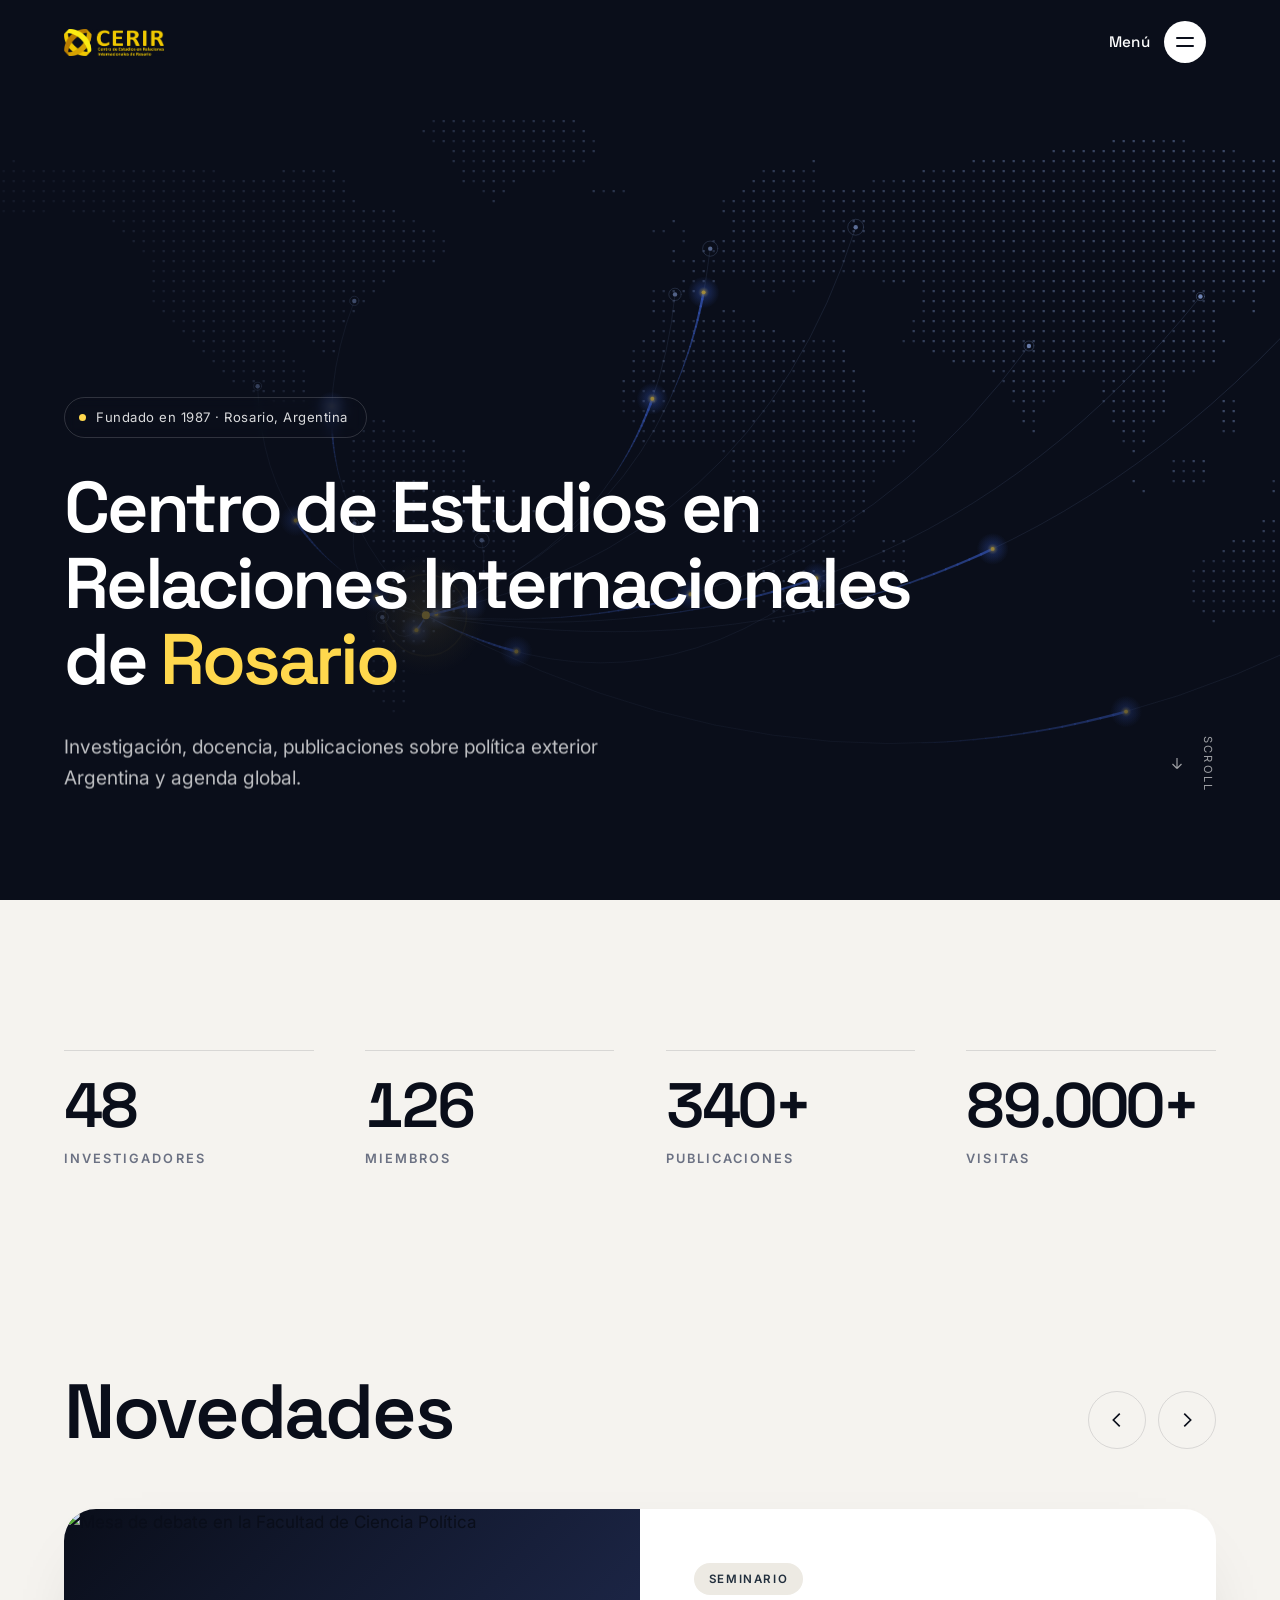
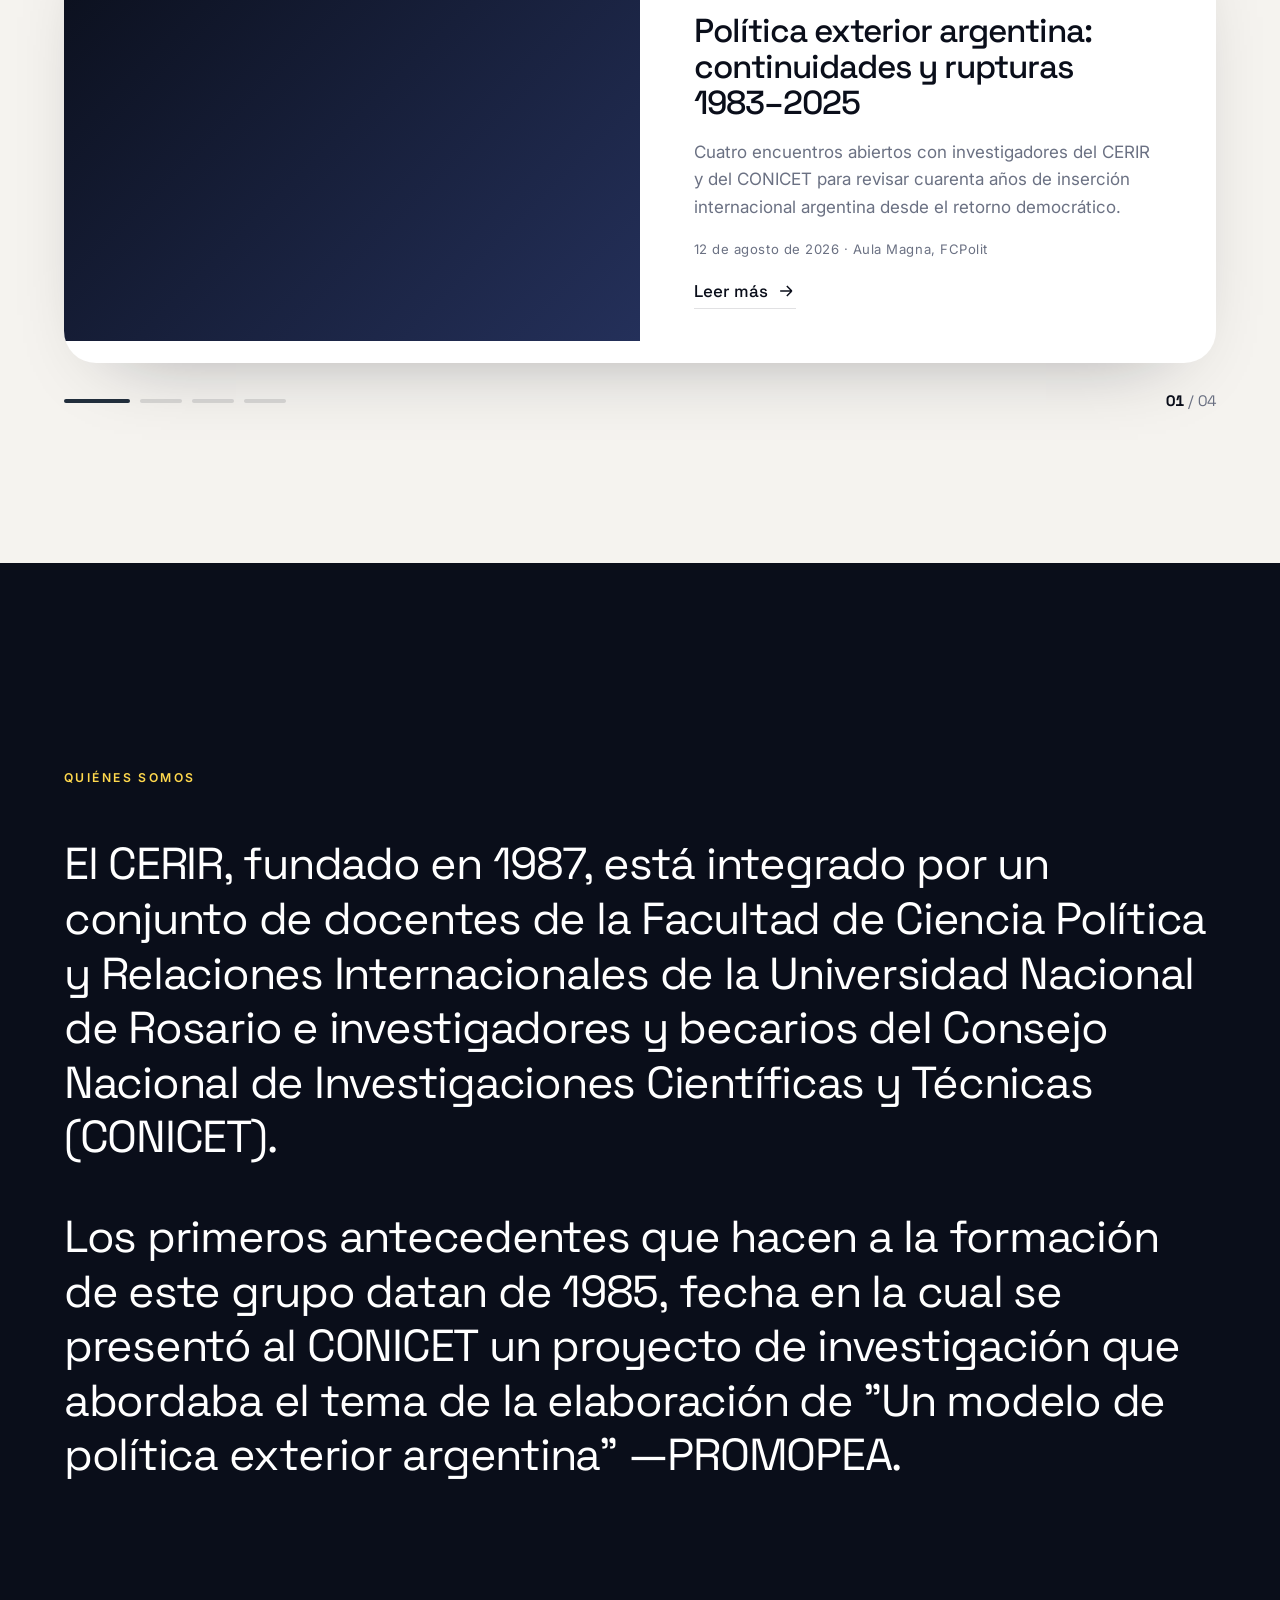
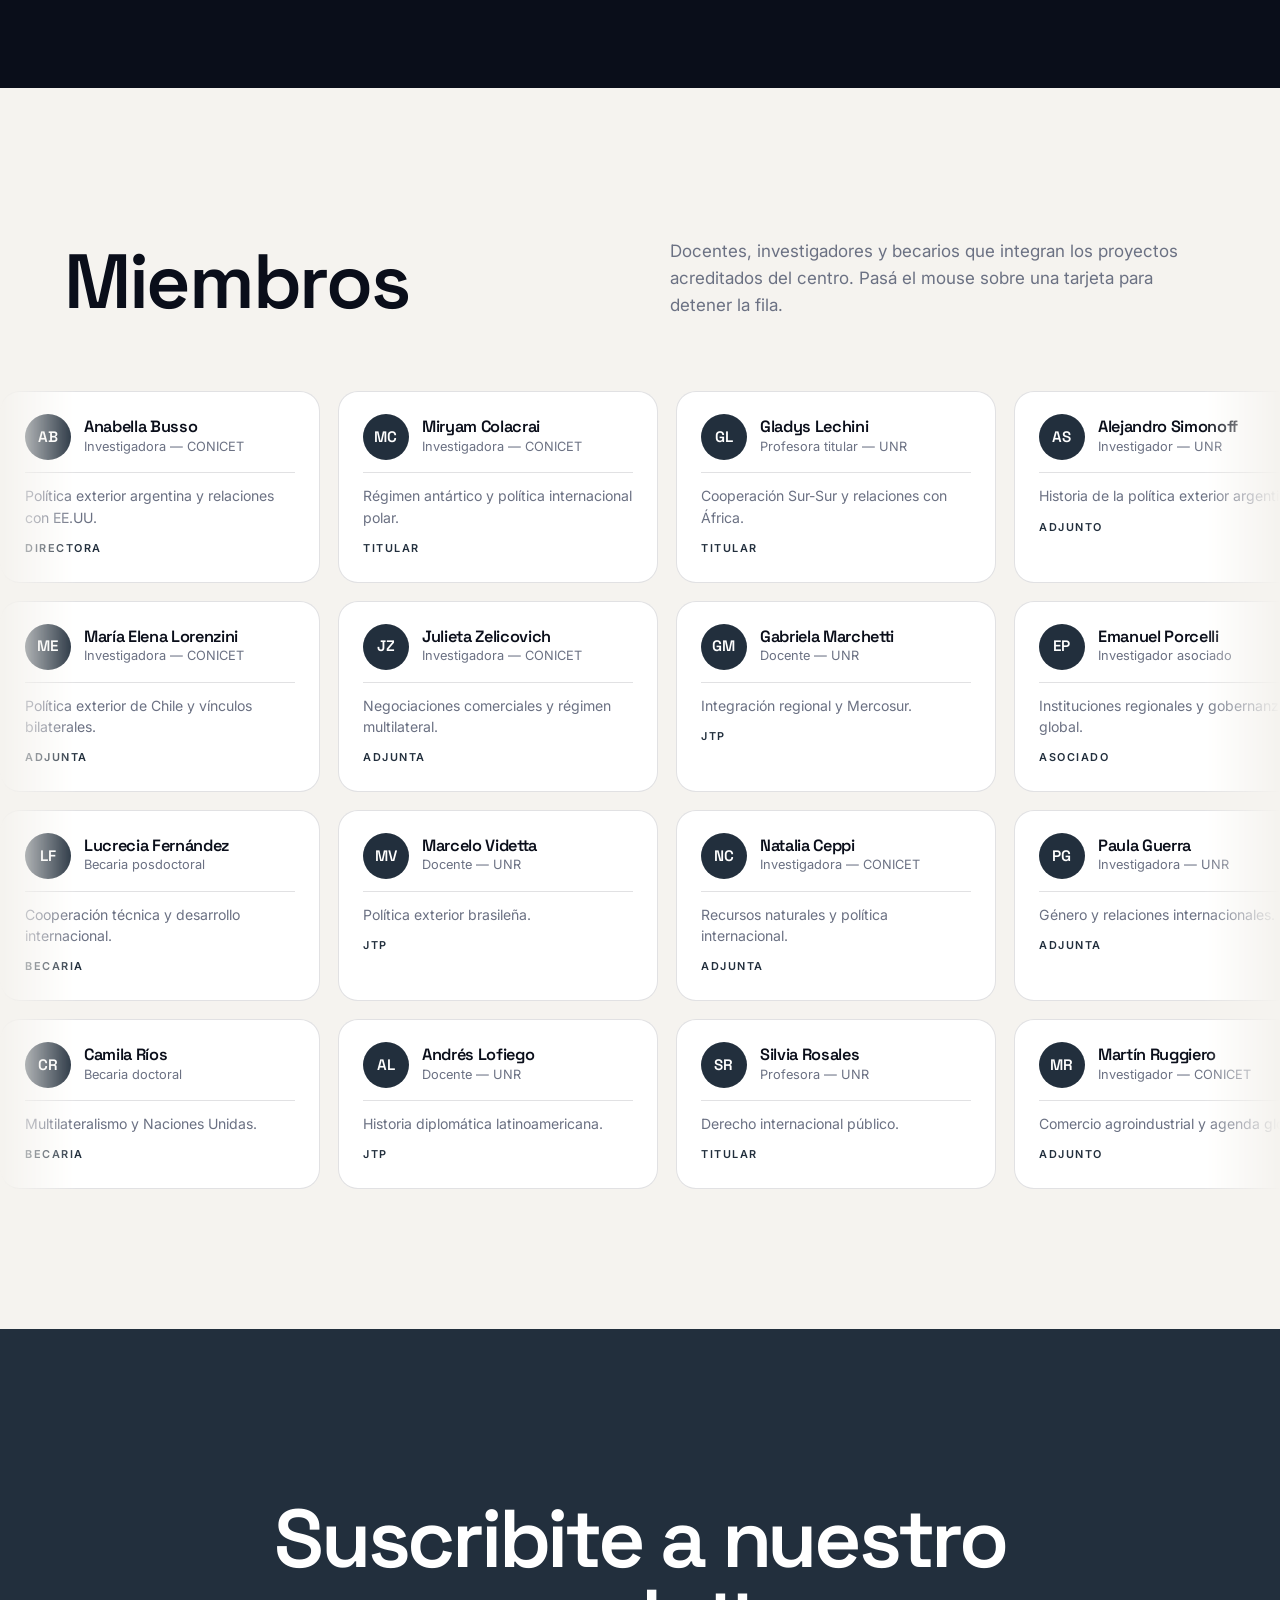
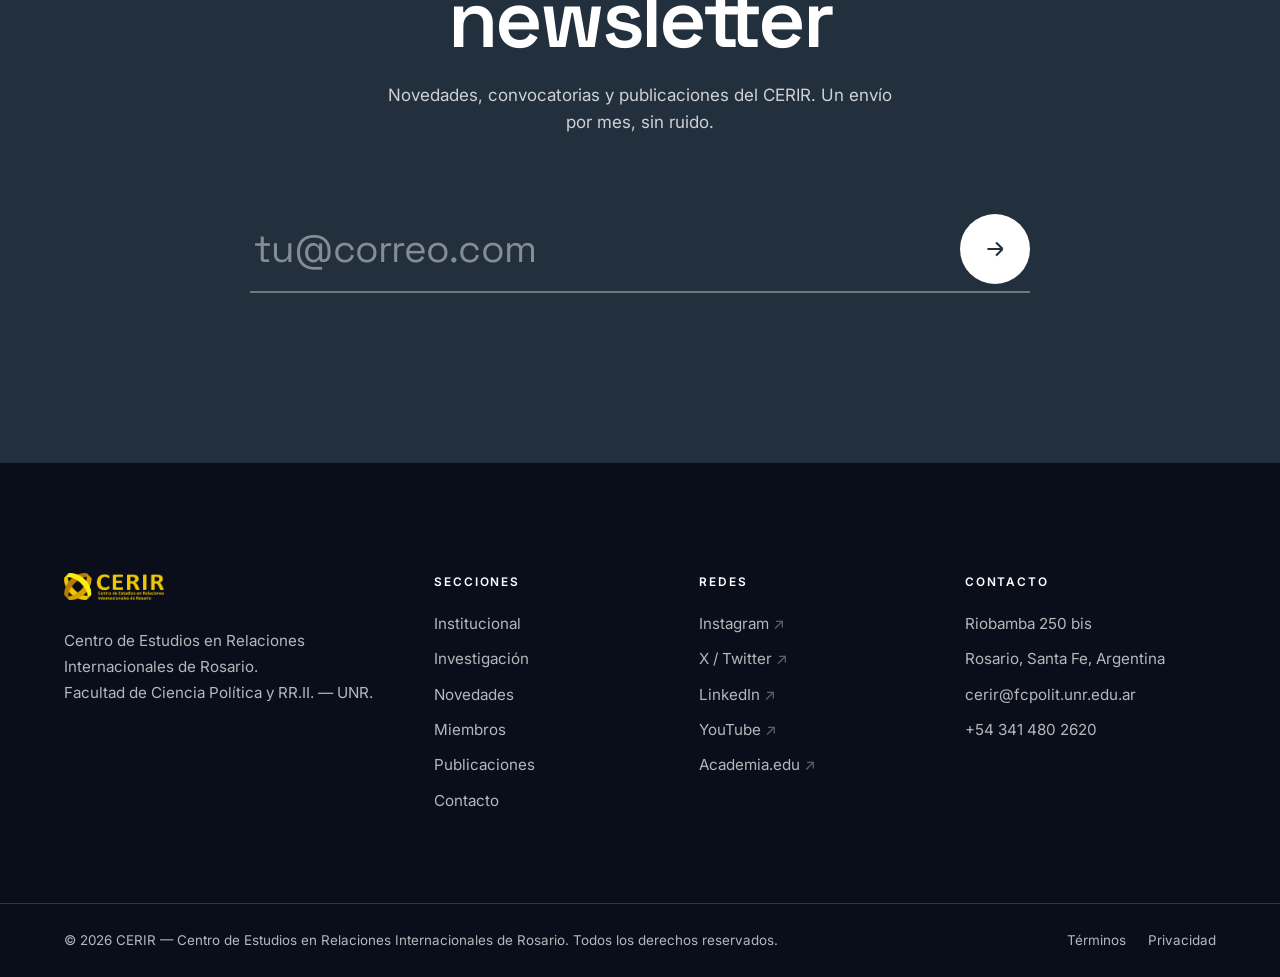
==== commit a689de75: "(feat) - menu links" ====
--- a/index.html
+++ b/index.html
@@ -45,9 +45,8 @@
     <ul class="nav__list">
       <li class="nav__item"><a href="#hero"><span class="nav__idx">01</span> Inicio</a></li>
       <li class="nav__item"><a href="institucional.html"><span class="nav__idx">02</span> Institucional</a></li>
-      <li class="nav__item"><a href="#cifras"><span class="nav__idx">03</span> Investigación</a></li>
-      <li class="nav__item"><a href="#novedades"><span class="nav__idx">04</span> Novedades</a></li>
-      <li class="nav__item"><a href="#miembros"><span class="nav__idx">05</span> Miembros</a></li>
+      <li class="nav__item"><a href="publicaciones.html"><span class="nav__idx">03</span> Publicaciones</a></li>
+      <li class="nav__item"><a href="novedades.html"><span class="nav__idx">04</span> Novedades</a></li>
       <li class="nav__item"><a href="contacto.html"><span class="nav__idx">05</span> Contacto</a></li>
     </ul>
 
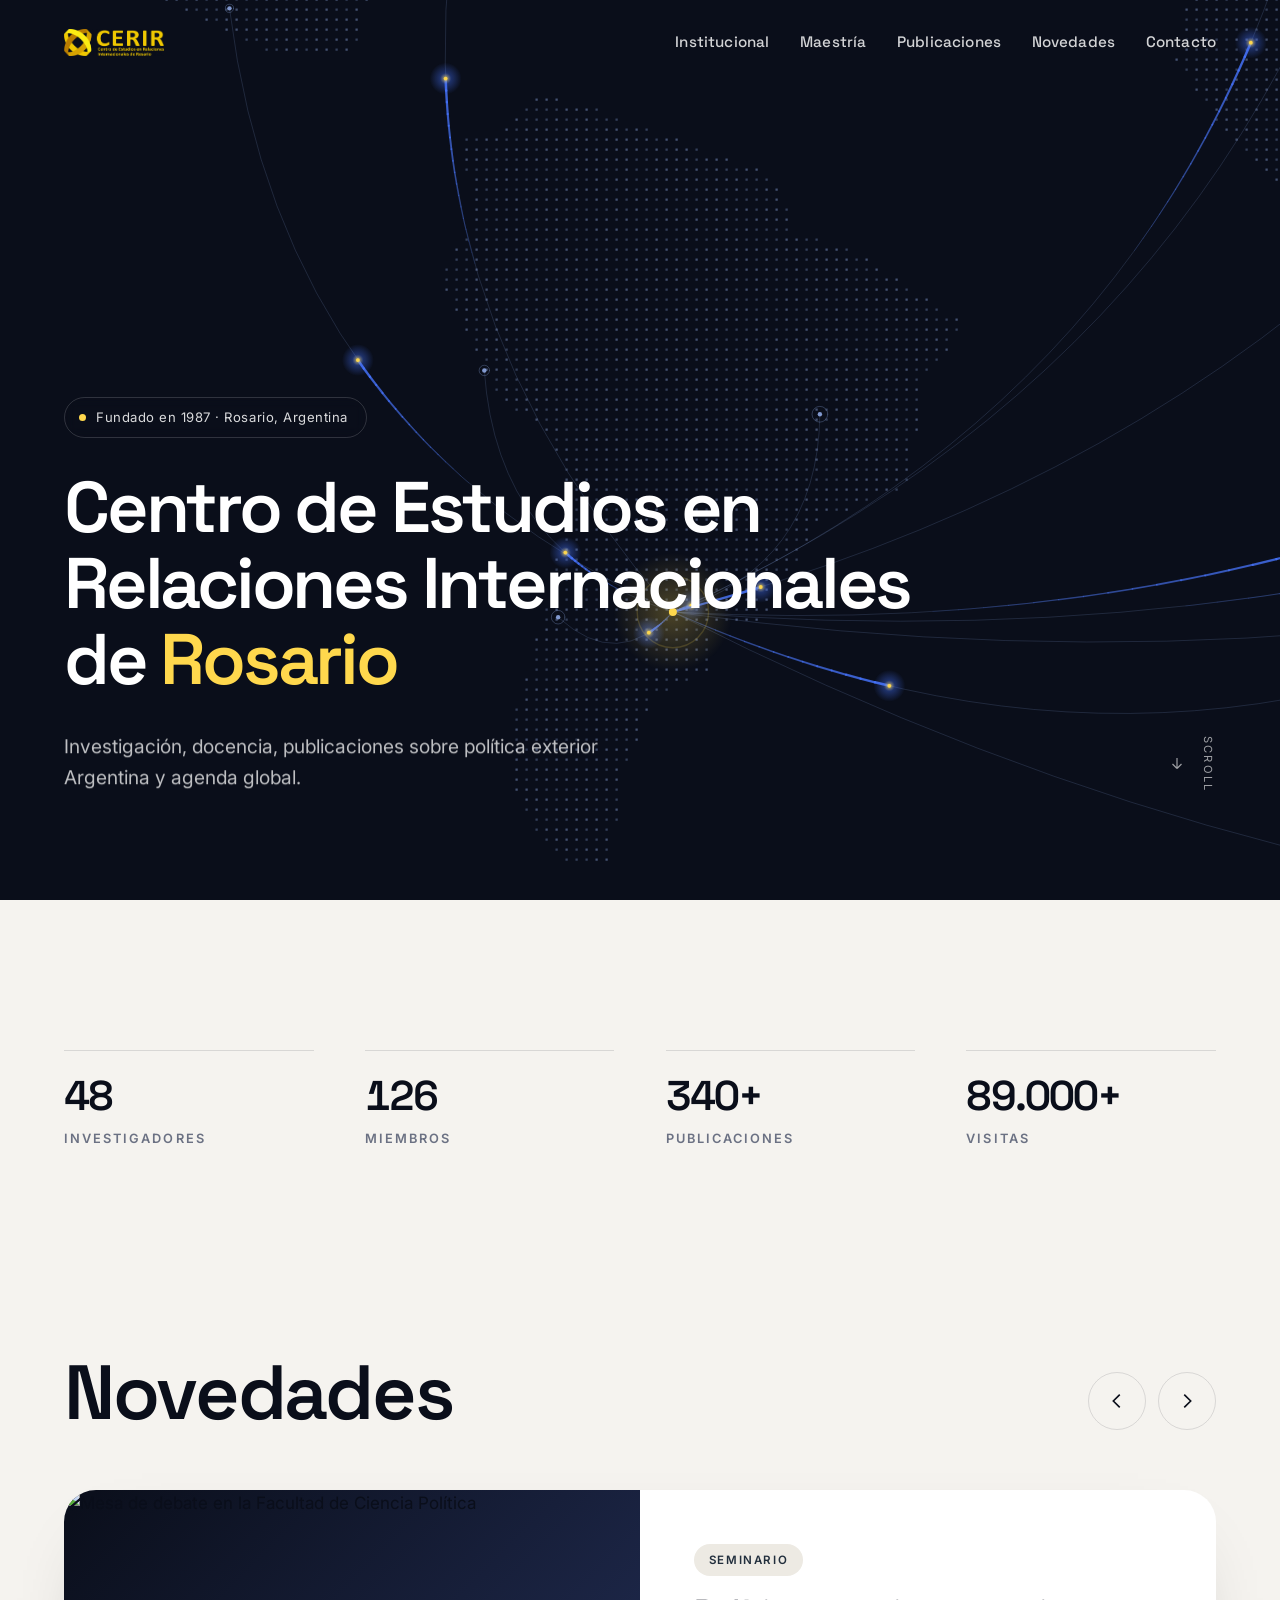
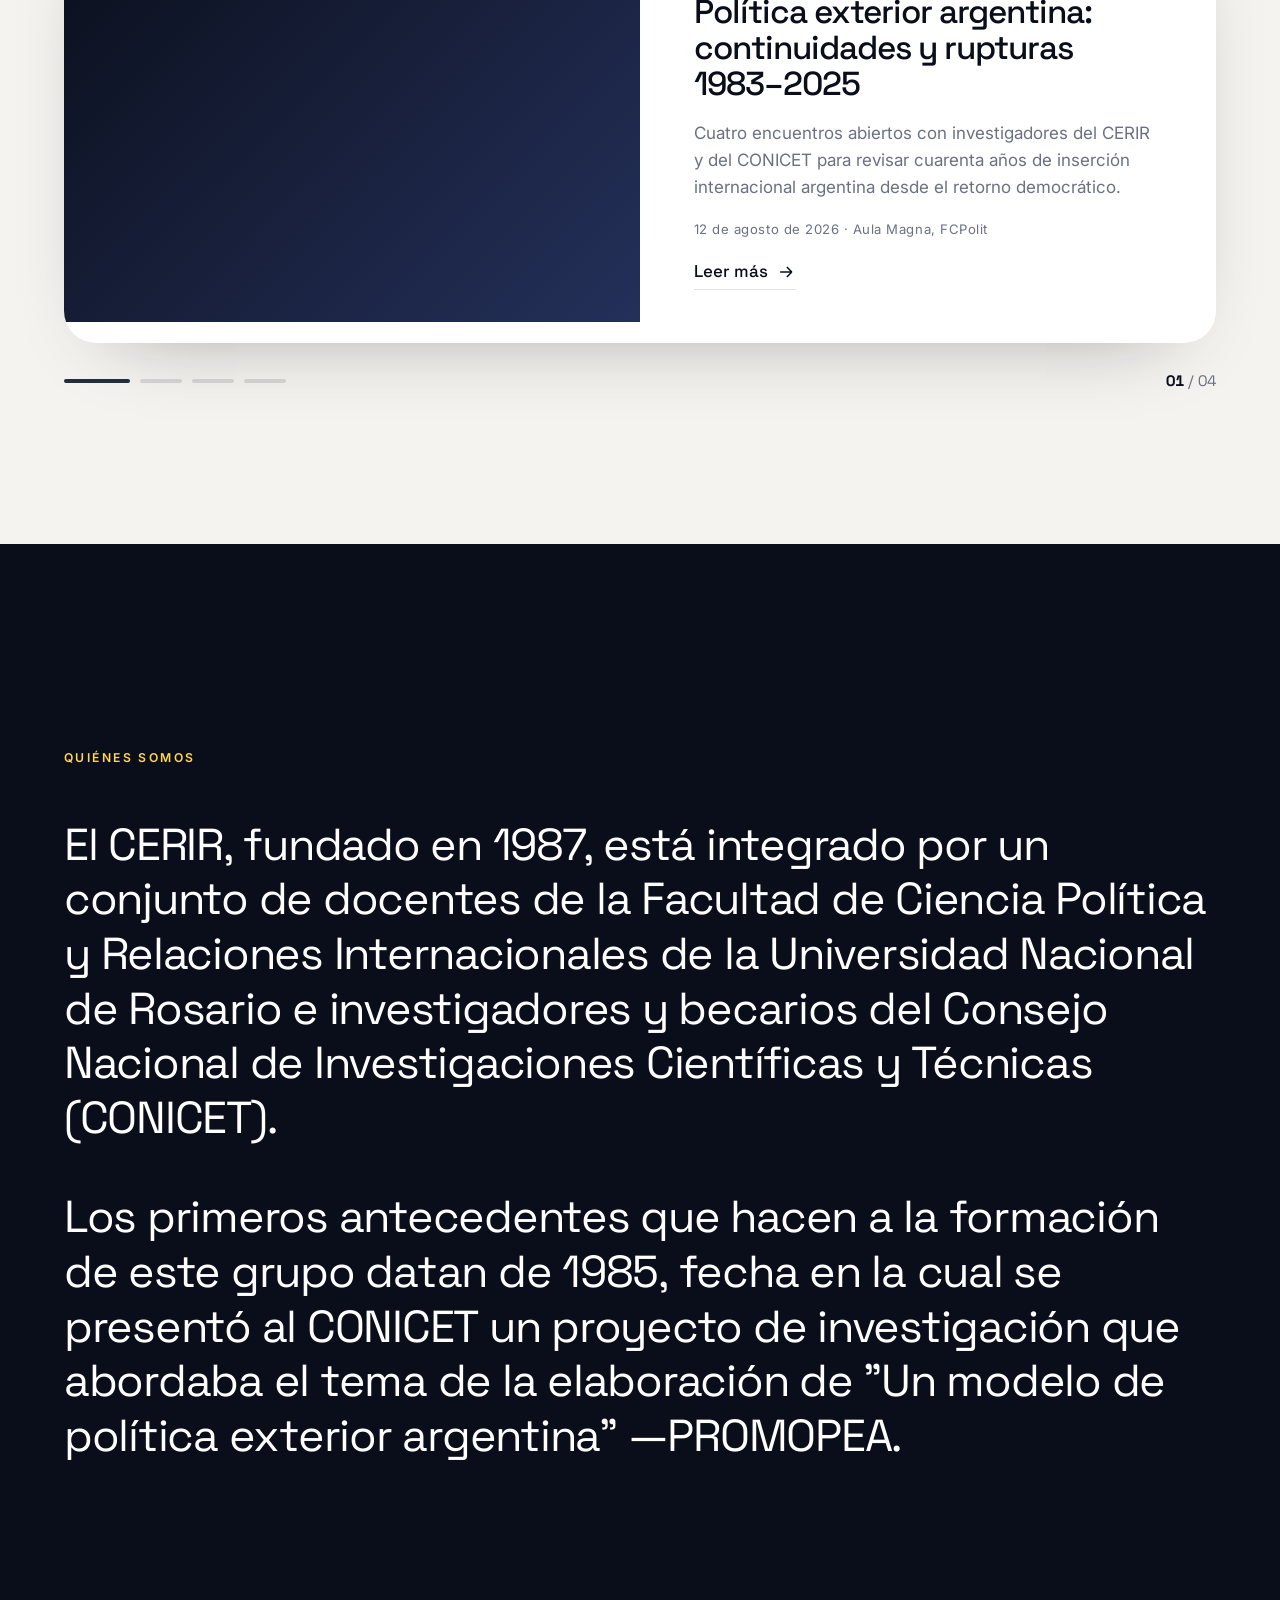
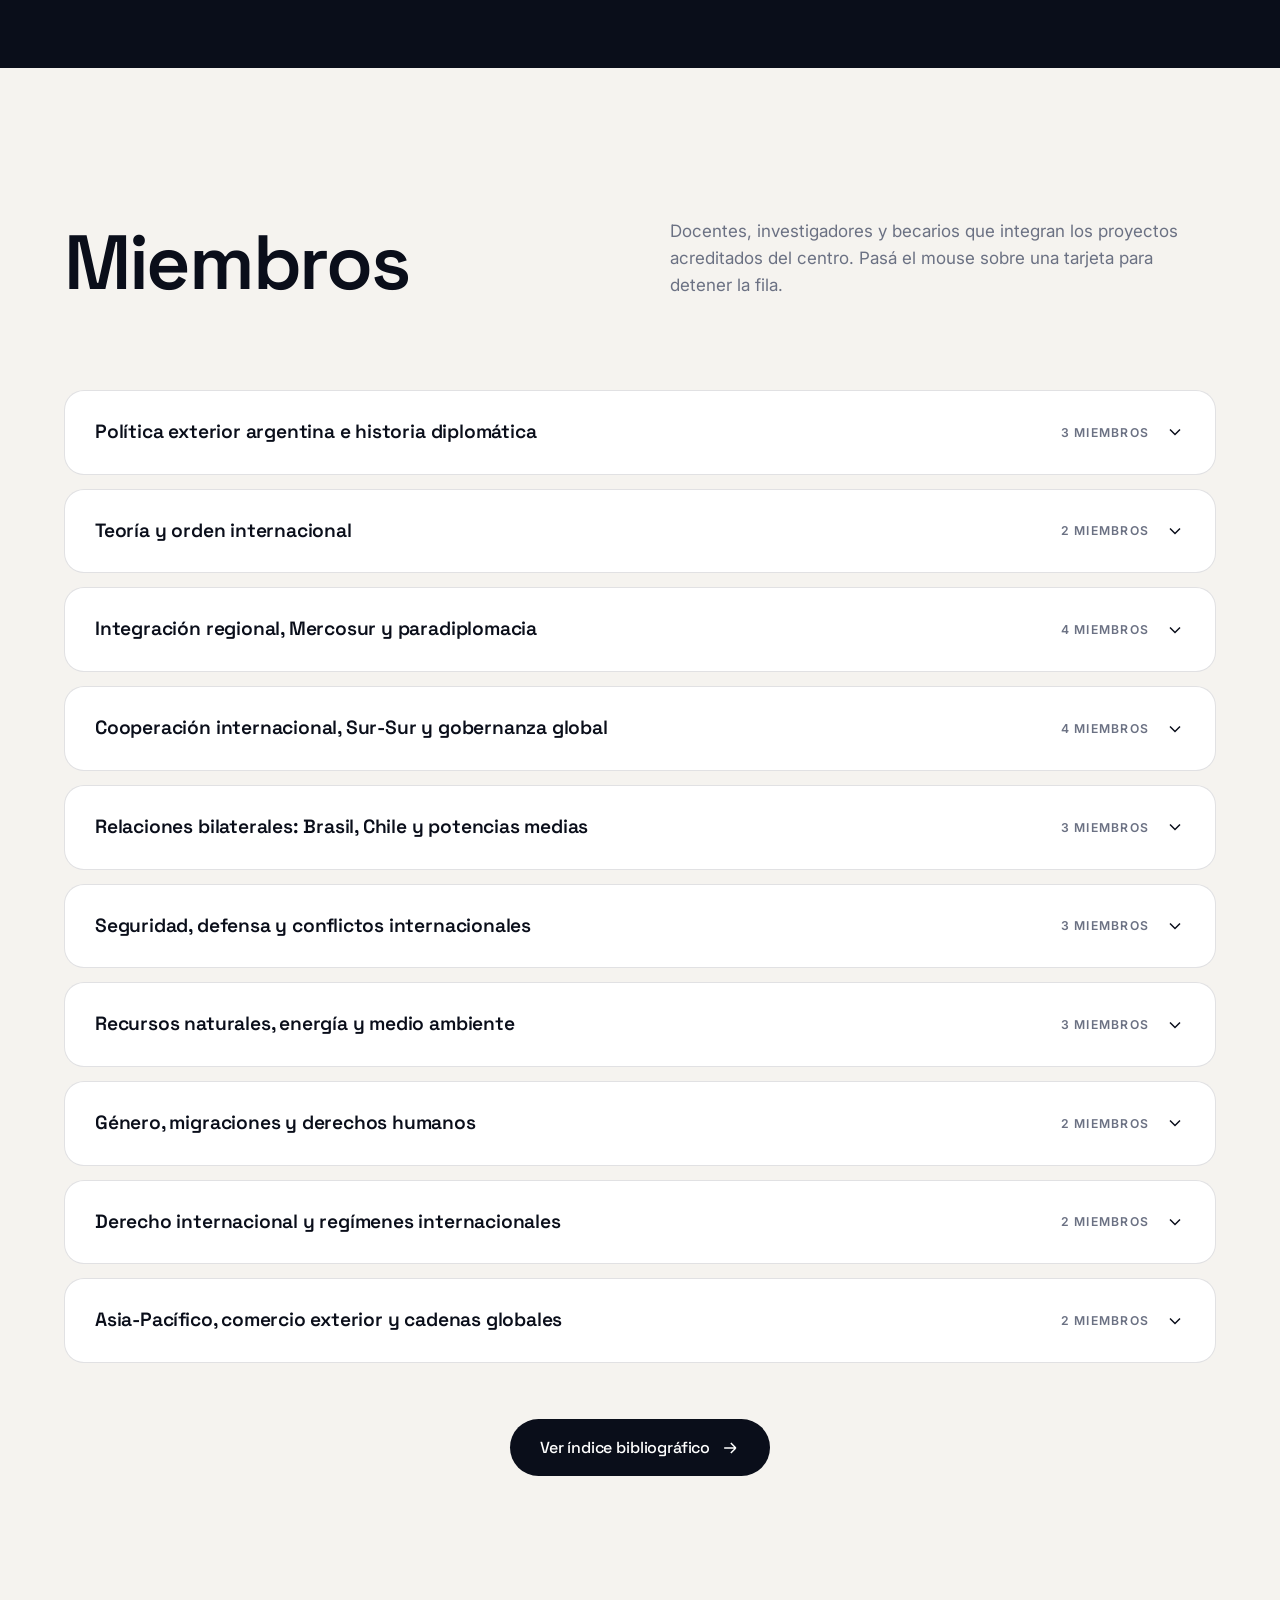
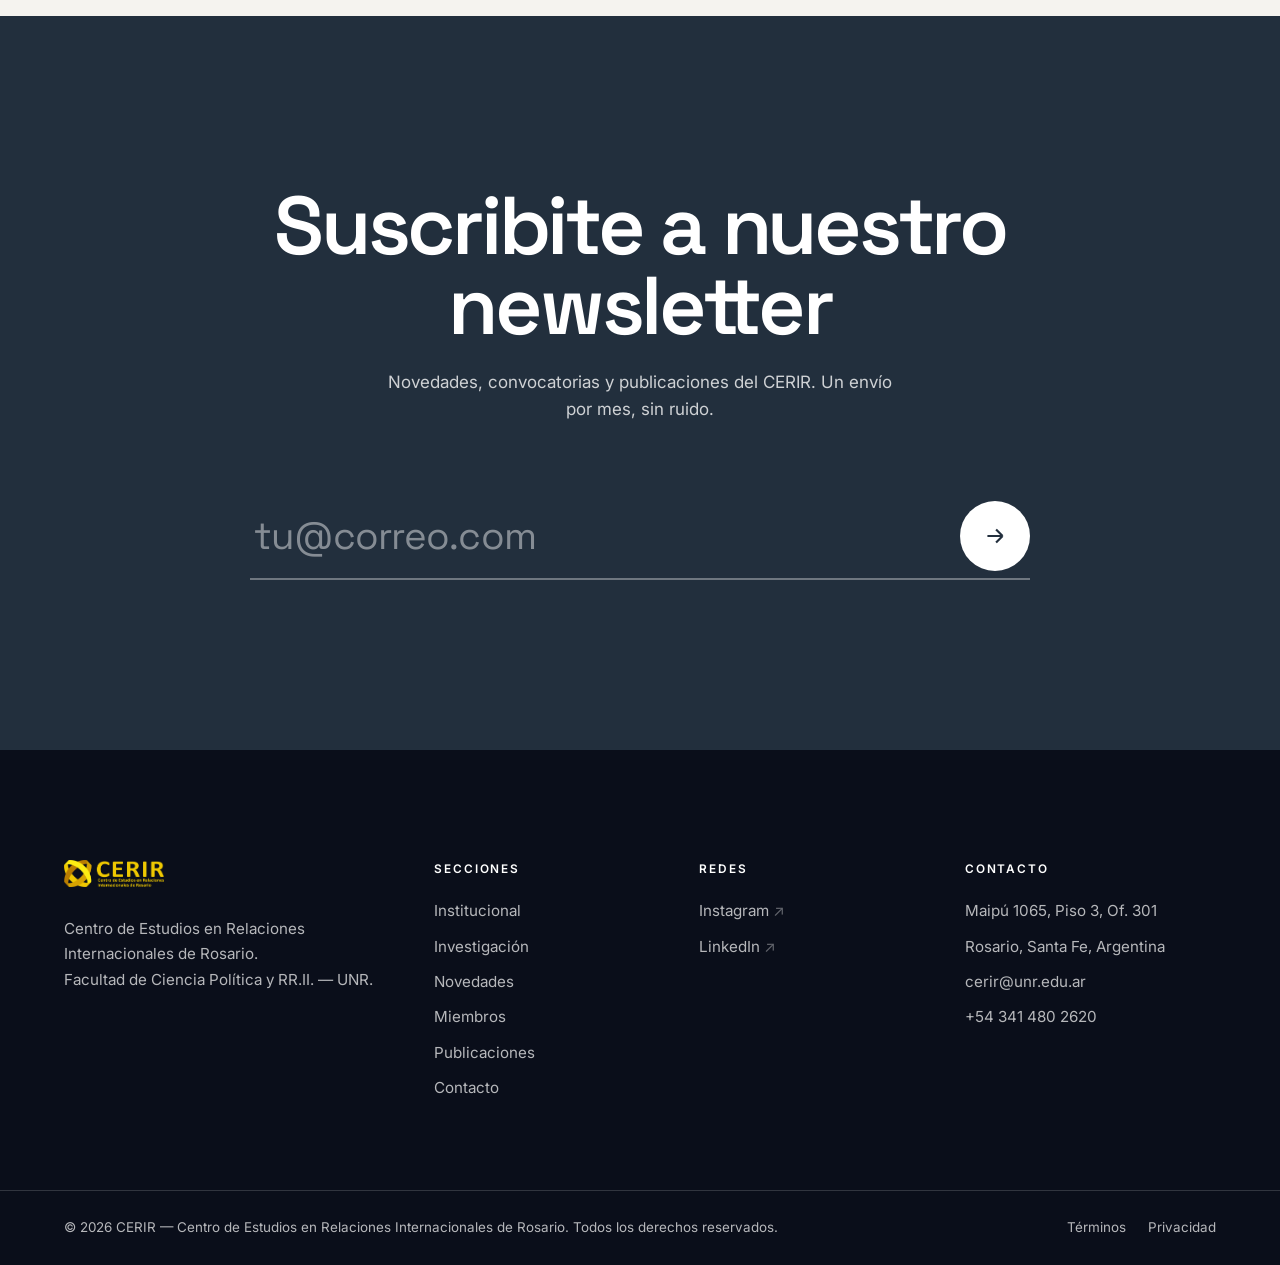
==== commit 1e8a45c5: "(feat) - feedback 30-09-2026" ====
--- a/index.html
+++ b/index.html
@@ -28,6 +28,14 @@
       <img src="assets/img/cerir.png" alt="Cerir — Centro de Estudios en Relaciones Internacionales de Rosario" class="logo__img">
     </a>
 
+    <nav class="header__nav" aria-label="Navegación principal">
+      <a href="institucional.html">Institucional</a>
+      <a href="novedades.html#maestria">Maestría</a>
+      <a href="publicaciones.html">Publicaciones</a>
+      <a href="novedades.html">Novedades</a>
+      <a href="contacto.html">Contacto</a>
+    </nav>
+
     <button class="burger" id="burger" type="button" aria-label="Abrir menú" aria-expanded="false" aria-controls="nav">
       <span class="burger__label">Menú</span>
       <span class="burger__box" aria-hidden="true">
@@ -53,11 +61,11 @@
     <div class="nav__aside">
       <div class="nav__block">
         <h3 class="nav__blockTitle">Sede</h3>
-        <p>Riobamba 250 bis<br>Rosario, Santa Fe<br>Argentina</p>
+        <p>Maipú 1065, Piso 3, Of. 301<br>Rosario, Santa Fe<br>Argentina</p>
       </div>
       <div class="nav__block">
         <h3 class="nav__blockTitle">Contacto</h3>
-        <p><a href="mailto:cerir@fcpolit.unr.edu.ar">cerir@fcpolit.unr.edu.ar</a><br><a href="tel:+543414802620">+54 341 480 2620</a></p>
+        <p><a href="mailto:cerir@unr.edu.ar">cerir@unr.edu.ar</a><br><a href="tel:+543414802620">+54 341 480 2620</a></p>
       </div>
       <div class="nav__block">
         <h3 class="nav__blockTitle">Redes</h3>
@@ -86,7 +94,6 @@
         </video>
       -->
       <canvas class="hero__canvas" id="worldMap" aria-hidden="true"></canvas>
-      <div class="hero__scrim"></div>
     </div>
 
     <div class="hero__content container">
@@ -257,8 +264,19 @@
       </header>
     </div>
 
-    <div class="marquees" id="marquees">
-      <!-- Las filas se generan por JS desde assets/js/app.js (data: MEMBERS) -->
+    <div class="container">
+      <div class="axes" data-reveal>
+        <ul class="axes__list" id="axesList">
+          <!-- Los ejes se generan por JS desde assets/js/app.js (data: CERIR_DATA.researchAxes) -->
+        </ul>
+      </div>
+
+      <div class="members__actions">
+        <a class="btn btn--dark" href="indice.html">
+          Ver índice bibliográfico
+          <svg viewBox="0 0 24 24" aria-hidden="true"><path d="M5 12h14m0 0-6-6m6 6-6 6" fill="none" stroke="currentColor" stroke-width="1.8"/></svg>
+        </a>
+      </div>
     </div>
   </section>
 
@@ -319,19 +337,16 @@
         <h3 class="footer__title">Redes</h3>
         <ul class="footer__list footer__list--social">
           <li><a href="#">Instagram</a></li>
-          <li><a href="#">X / Twitter</a></li>
           <li><a href="#">LinkedIn</a></li>
-          <li><a href="#">YouTube</a></li>
-          <li><a href="#">Academia.edu</a></li>
         </ul>
       </div>
 
       <div class="footer__col">
         <h3 class="footer__title">Contacto</h3>
         <ul class="footer__list">
-          <li>Riobamba 250 bis</li>
+          <li>Maipú 1065, Piso 3, Of. 301</li>
           <li>Rosario, Santa Fe, Argentina</li>
-          <li><a href="mailto:cerir@fcpolit.unr.edu.ar">cerir@fcpolit.unr.edu.ar</a></li>
+          <li><a href="mailto:cerir@unr.edu.ar">cerir@unr.edu.ar</a></li>
           <li><a href="tel:+543414802620">+54 341 480 2620</a></li>
         </ul>
       </div>
--- a/assets/css/style.css
+++ b/assets/css/style.css
@@ -233,6 +233,27 @@
 .burger.is-open .burger__line:nth-child(1) { transform: rotate(45deg); }
 .burger.is-open .burger__line:nth-child(2) { transform: rotate(-45deg); }
 
+/* Header nav (desktop) */
+.header__nav { display: none; }
+@media (min-width: 900px) {
+  .header__nav {
+    display: flex;
+    align-items: center;
+    gap: clamp(20px, 2.4vw, 40px);
+  }
+  .header__nav a {
+    font-family: var(--font-display);
+    font-weight: 500;
+    font-size: .95rem;
+    letter-spacing: .01em;
+    color: currentColor;
+    opacity: .82;
+    transition: opacity .3s var(--ease);
+  }
+  .header__nav a:hover { opacity: 1; }
+  .burger { display: none; }
+}
+
 /* ---------------------------------------------- 6. Nav overlay */
 .nav {
   position: fixed; inset: 0; z-index: 99;
@@ -391,7 +412,7 @@
   display: block;
   font-family: var(--font-display);
   font-weight: 600;
-  font-size: clamp(2.6rem, 4.9vw, 4.6rem);
+  font-size: clamp(1.6rem, 3.9vw, 2.6rem);
   line-height: .92;
   letter-spacing: -.045em;
   color: var(--ink);
@@ -625,6 +646,70 @@
 }
 .member:hover .member__tag { color: var(--accent-2); }
 
+/* Ejes de investigación: acordeón con los miembros de cada uno */
+.axes { margin-top: clamp(50px, 7vw, 90px); }
+.axes__list { display: flex; flex-direction: column; gap: 14px; list-style: none; }
+.axis {
+  border: 1px solid var(--line);
+  border-radius: var(--radius);
+  background: var(--white);
+}
+.axis__head {
+  display: flex; align-items: center; gap: 16px;
+  width: 100%;
+  padding: clamp(18px, 2.2vw, 26px) clamp(20px, 2.6vw, 30px);
+  border: none; background: none;
+  font: inherit; color: inherit; text-align: left;
+  cursor: pointer;
+}
+.axis__name {
+  flex: 1;
+  font-family: var(--font-display); font-weight: 600;
+  font-size: clamp(1rem, 1.6vw, 1.2rem);
+  letter-spacing: -.01em;
+}
+.axis__count {
+  font-size: .76rem; font-weight: 600;
+  letter-spacing: .1em; text-transform: uppercase;
+  color: var(--muted);
+  white-space: nowrap;
+}
+.axis__chevron { width: 20px; height: 20px; flex: none; transition: transform .35s var(--ease); }
+.axis.is-open .axis__chevron { transform: rotate(180deg); }
+
+.axis__panel {
+  display: grid;
+  grid-template-rows: 0fr;
+  transition: grid-template-rows .45s var(--ease);
+}
+.axis.is-open .axis__panel { grid-template-rows: 1fr; }
+.axis__panelInner { overflow: hidden; }
+.axis__members {
+  display: grid; grid-template-columns: 1fr;
+  padding: 0 clamp(20px, 2.6vw, 30px) clamp(22px, 2.8vw, 30px);
+}
+.axis__members .member { width: 100%; }
+
+/* versión sin borde/avatar usada dentro de los ejes: sólo nombre y área */
+.member--plain {
+  flex-direction: column;
+  align-items: flex-start;
+  gap: 4px;
+  padding: 16px 2px;
+  border: none;
+  border-radius: 0;
+  background: none;
+}
+.axis__members .member--plain:not(:last-child) { border-bottom: 1px solid var(--line); }
+.member--plain:hover { transform: none; background: none; box-shadow: none; color: var(--accent); }
+.member--plain .member__area { padding-top: 0; border-top: none; color: var(--muted); }
+.member--plain:hover .member__area { color: var(--accent); }
+
+.members__actions { display: flex; justify-content: center; margin-top: clamp(36px, 5vw, 56px); }
+
+/* carrusel de "Miembros similares" (miembro.html) */
+.related-member { scroll-snap-align: start; }
+
 /* ---------------------------------------------- 12. Newsletter */
 .newsletter {
   padding: clamp(80px, 14vw, 170px) 0;
@@ -928,38 +1013,6 @@
   letter-spacing: -.03em;
 }
 
-/* anterior / siguiente */
-.pager { padding: 0 0 clamp(60px, 9vw, 110px); background: var(--paper); }
-.pager__grid {
-  display: grid; grid-template-columns: 1fr; gap: 14px;
-  border-top: 1px solid var(--line);
-  padding-top: 24px;
-}
-@media (min-width: 700px) { .pager__grid { grid-template-columns: 1fr 1fr; gap: 24px; } }
-.pager__item {
-  display: flex; flex-direction: column; gap: 8px;
-  padding: 24px 28px;
-  border: 1px solid var(--line);
-  border-radius: var(--radius);
-  transition: background-color .35s var(--ease), color .35s var(--ease),
-              border-color .35s var(--ease), transform .35s var(--ease);
-}
-.pager__item--next { text-align: right; }
-.pager__item:hover {
-  background: var(--ink); color: var(--white);
-  border-color: transparent; transform: translateY(-4px);
-}
-.pager__label {
-  font-size: .72rem; font-weight: 600;
-  letter-spacing: .14em; text-transform: uppercase;
-  color: var(--accent);
-}
-.pager__name {
-  font-family: var(--font-display); font-weight: 500;
-  font-size: clamp(1.1rem, 1.8vw, 1.5rem);
-  letter-spacing: -.02em;
-}
-
 /* ---------------------------------------------- 16. Artículo / novedad */
 .article__head {
   padding: calc(var(--header-h) + clamp(40px, 7vw, 90px)) 0 clamp(30px, 4vw, 50px);
@@ -1251,6 +1304,16 @@
   display: flex; align-items: flex-end; justify-content: space-between;
   gap: 24px; flex-wrap: wrap;
   margin-bottom: clamp(30px, 4vw, 52px);
+}
+.pubs-group__sub {
+  display: flex; align-items: center; justify-content: space-between;
+  gap: 16px; flex-wrap: wrap;
+  margin: clamp(40px, 5vw, 64px) 0 clamp(20px, 2.6vw, 30px);
+}
+.pubs-group__subtitle {
+  font-family: var(--font-display); font-weight: 600;
+  font-size: clamp(1.15rem, 1.8vw, 1.4rem);
+  letter-spacing: -.02em;
 }
 .carousel__nav { display: flex; gap: 12px; }
 
@@ -1287,33 +1350,63 @@
 .pub-card {
   flex: 0 0 84%;
   scroll-snap-align: start;
+  display: flex;
+}
+@media (min-width: 700px)  { .pub-card { flex-basis: calc((100% - var(--cgap)) / 2); } }
+@media (min-width: 1040px) { .pub-card { flex-basis: calc((100% - 2 * var(--cgap)) / 3); } }
+.pub-card__link {
   display: flex; flex-direction: column; align-items: flex-start;
   gap: 12px;
+  width: 100%;
   min-height: 250px;
   padding: clamp(22px, 2.4vw, 30px);
   border: 1px solid var(--line);
   border-radius: var(--radius);
   background: var(--white);
+  color: inherit;
   transition: transform .4s var(--ease), box-shadow .4s var(--ease), border-color .4s var(--ease);
 }
-@media (min-width: 700px)  { .pub-card { flex-basis: calc((100% - var(--cgap)) / 2); } }
-@media (min-width: 1040px) { .pub-card { flex-basis: calc((100% - 2 * var(--cgap)) / 3); } }
-.pub-card:hover {
+.pub-card__link:hover {
   transform: translateY(-6px);
   border-color: transparent;
   box-shadow: 0 26px 50px -30px rgba(10, 14, 26, .4);
 }
+.pub-card__more {
+  display: inline-flex; align-items: center; gap: 8px;
+  margin-top: auto;
+  font-family: var(--font-display);
+  font-weight: 500; font-size: .94rem;
+  color: var(--accent);
+  transition: gap .3s var(--ease);
+}
+.pub-card__more svg { width: 18px; height: 18px; }
+.pub-card__link:hover .pub-card__more { gap: 15px; }
+.pub-card__media {
+  position: relative;
+  display: block; width: 100%;
+  aspect-ratio: 4 / 3;
+  border-radius: 14px;
+  overflow: hidden;
+  background: linear-gradient(135deg, var(--ink) 0%, #24305A 100%);
+  margin-bottom: 4px;
+}
+.pub-card__media img {
+  width: 100%; height: 100%; object-fit: cover;
+  transition: transform .7s var(--ease);
+}
+.pub-card__link:hover .pub-card__media img { transform: scale(1.05); }
 .pub-card__badge {
+  position: absolute; top: 12px; left: 12px;
   display: grid; place-items: center;
-  width: 46px; height: 46px;
-  border-radius: 12px;
-  background: var(--paper-2);
+  padding: 6px 13px;
+  border-radius: 999px;
+  background: rgba(255, 255, 255, .92);
+  backdrop-filter: blur(6px);
   color: var(--accent);
   font-family: var(--font-display);
-  font-size: .74rem; font-weight: 700;
-  letter-spacing: .06em;
-}
-.pubs-group--alt .pub-card__badge { background: var(--paper); }
+  font-size: .68rem; font-weight: 700;
+  letter-spacing: .1em;
+}
 .pub-card__meta {
   font-size: .72rem; font-weight: 600;
   letter-spacing: .12em; text-transform: uppercase;
@@ -1327,11 +1420,47 @@
   letter-spacing: -.022em;
 }
 .pub-card__desc {
-  flex: 1;                          /* empuja el botón al pie */
+  flex: 1;                          /* empuja el link al pie */
   font-size: .94rem;
   color: var(--muted);
 }
-.pub-card .btn { margin-top: 6px; }
+
+/* índice alfabético de miembros (indice.html) */
+.index-groups { display: flex; flex-direction: column; }
+.index-group { padding: clamp(28px, 4vw, 44px) 0; }
+.index-group + .index-group { border-top: 1px solid var(--line); }
+.index-group__letter {
+  font-family: var(--font-display); font-weight: 700;
+  font-size: clamp(1.8rem, 3vw, 2.4rem);
+  color: var(--accent);
+  margin-bottom: clamp(16px, 2.2vw, 26px);
+}
+.index-list { display: grid; grid-template-columns: 1fr; list-style: none; }
+.index-list a {
+  display: flex; align-items: baseline; justify-content: space-between; gap: 16px;
+  padding: 14px 2px;
+  border-bottom: 1px solid var(--line);
+  transition: color .3s var(--ease);
+}
+.index-list a:hover { color: var(--accent); }
+.index-list__name {
+  font-family: var(--font-display); font-weight: 600;
+  letter-spacing: -.01em;
+}
+.index-list__role {
+  flex: none;
+  font-size: .8rem; color: var(--muted); text-align: right;
+}
+
+/* grilla de publicaciones (página "ver más" de una colección) */
+.pub-grid {
+  display: grid; grid-template-columns: 1fr;
+  gap: clamp(16px, 2vw, 26px);
+  list-style: none;
+}
+@media (min-width: 700px)  { .pub-grid { grid-template-columns: repeat(2, 1fr); } }
+@media (min-width: 1040px) { .pub-grid { grid-template-columns: repeat(3, 1fr); } }
+.pub-grid .pub-card { display: block; }
 
 /* ---------------------------------------------- 18. Institucional */
 .page-head {
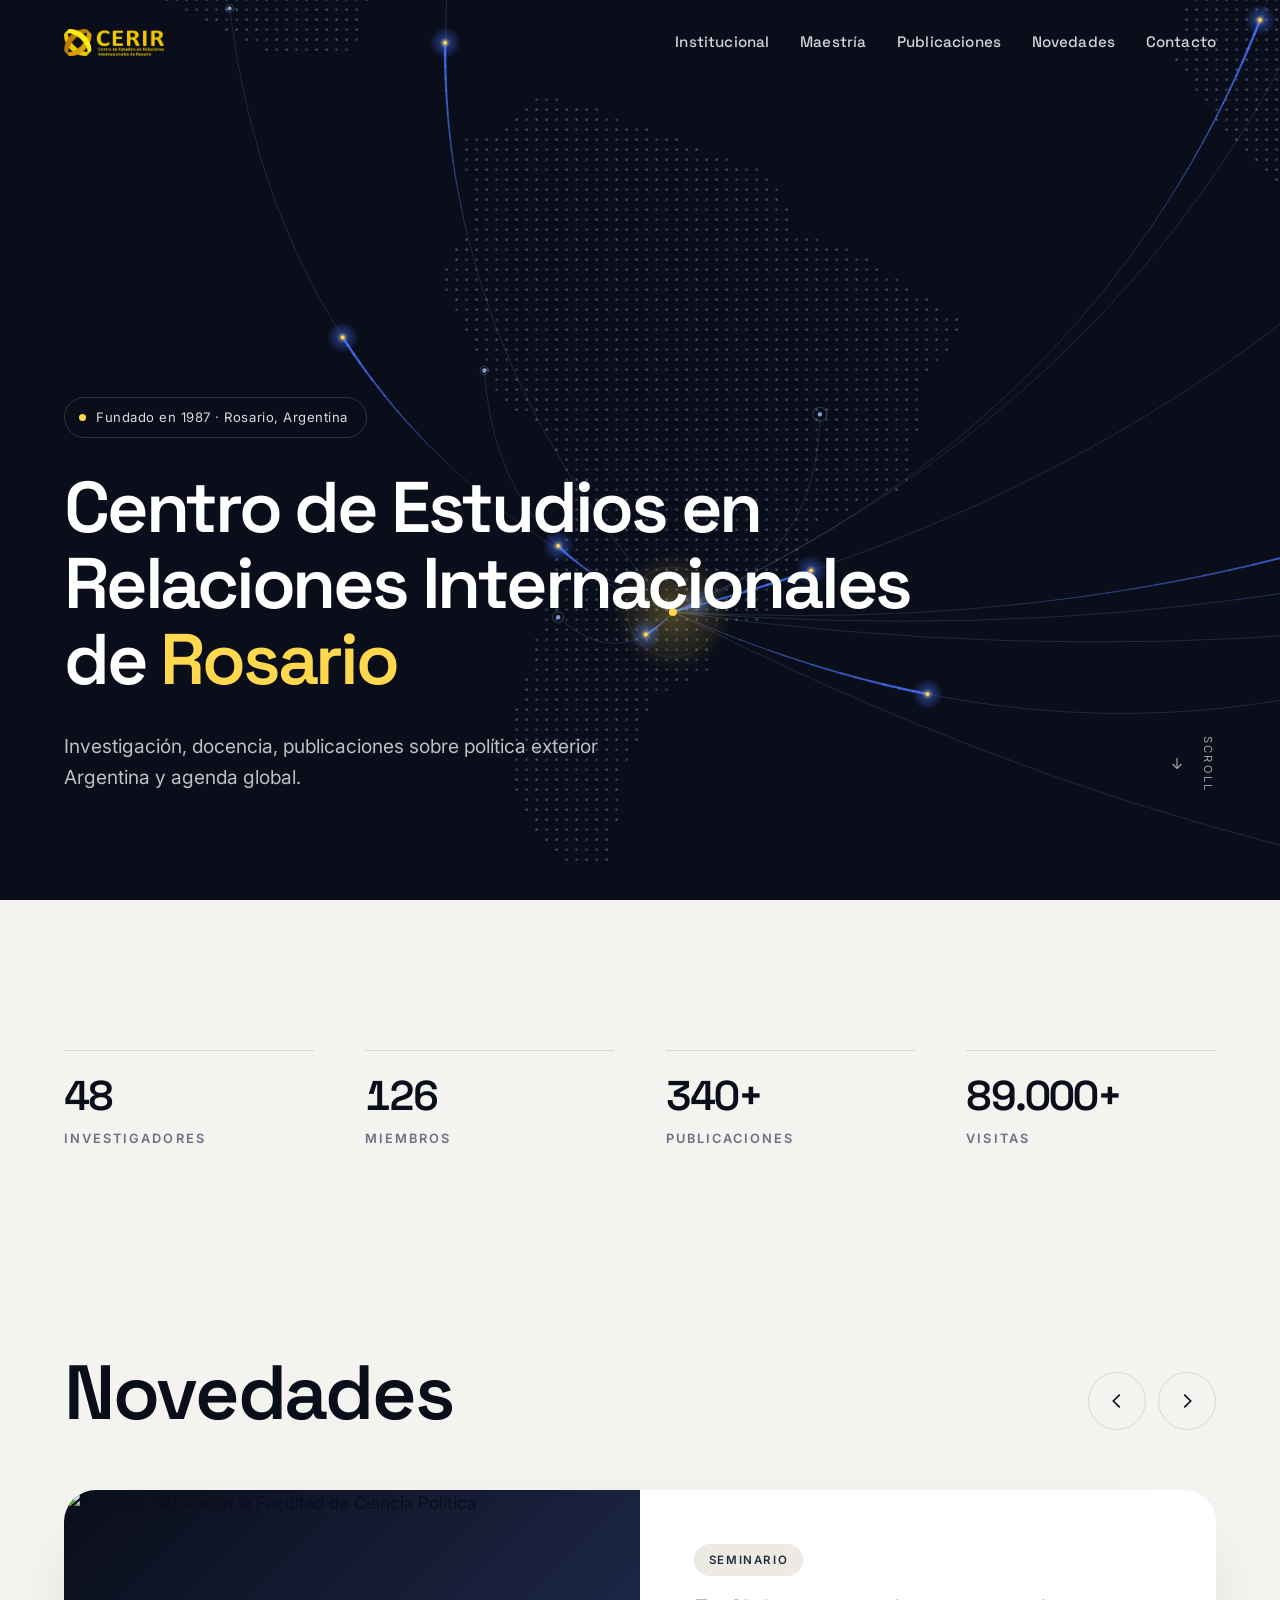
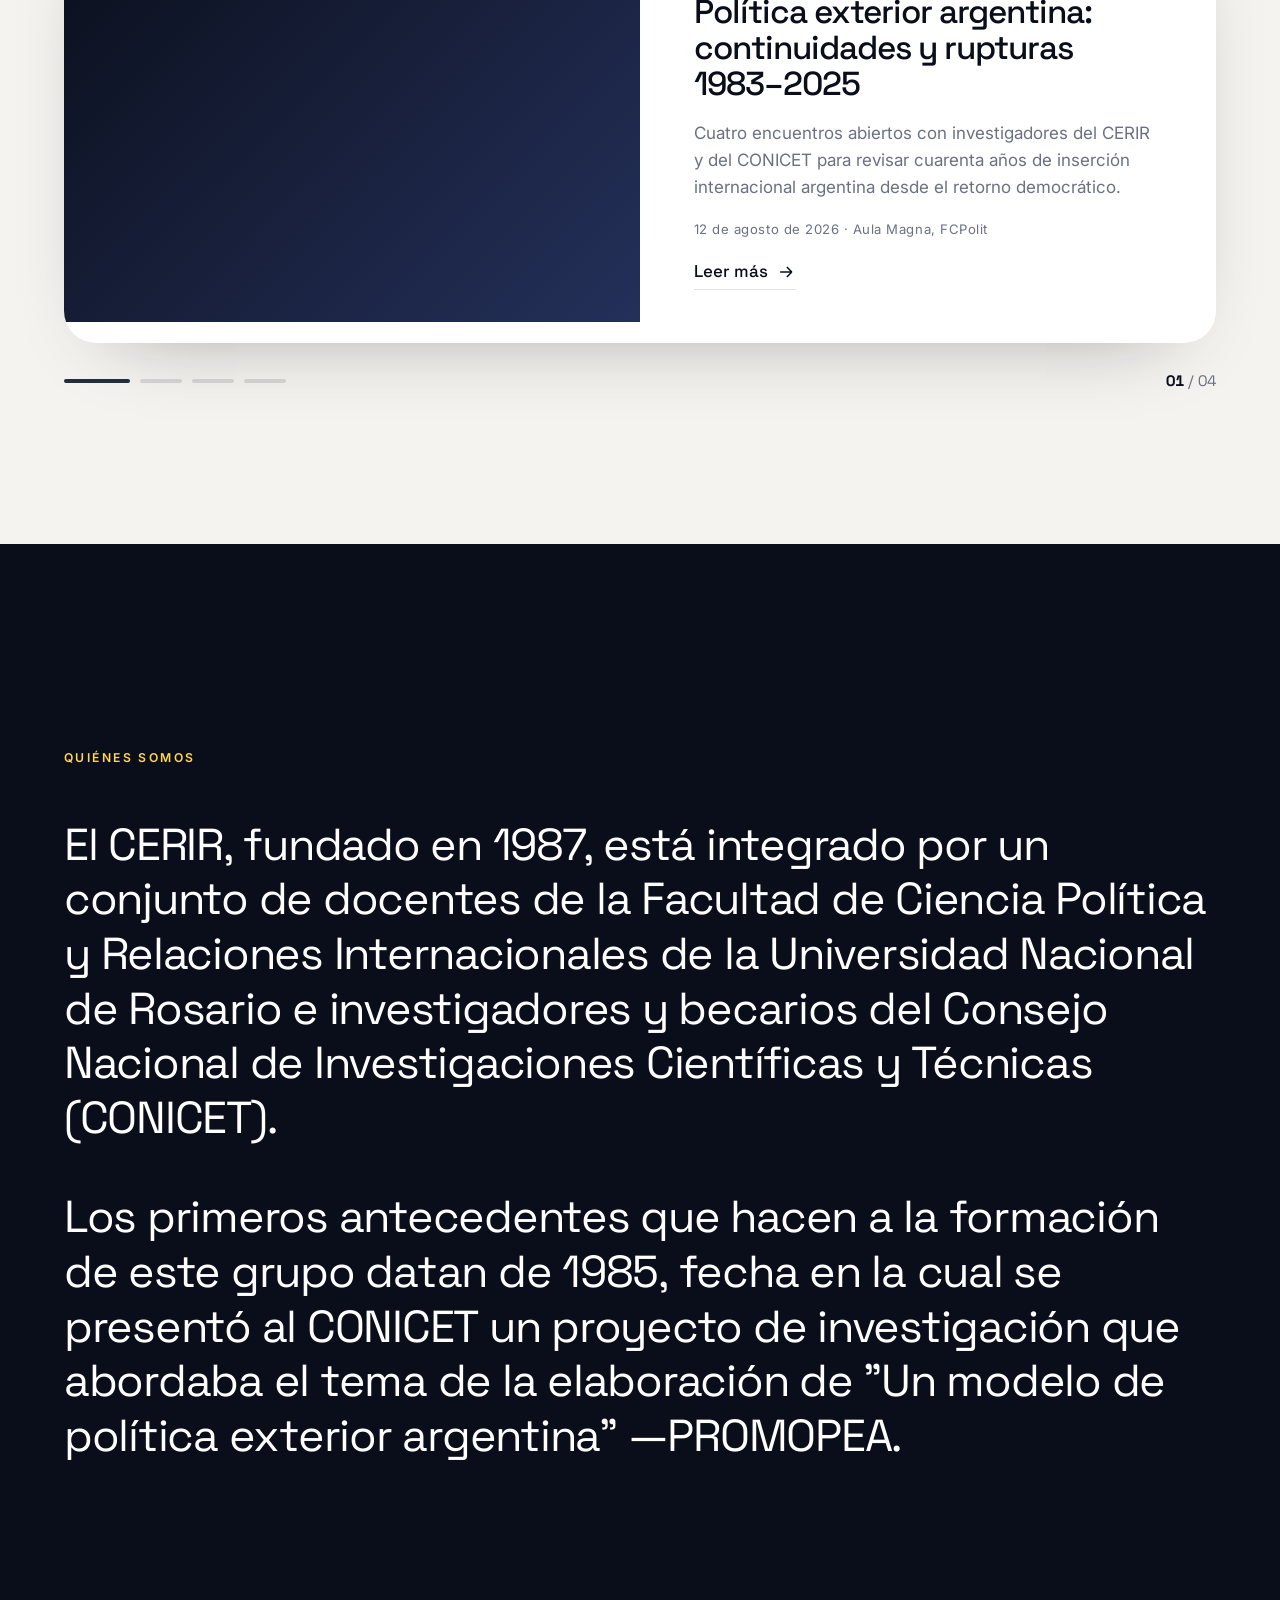
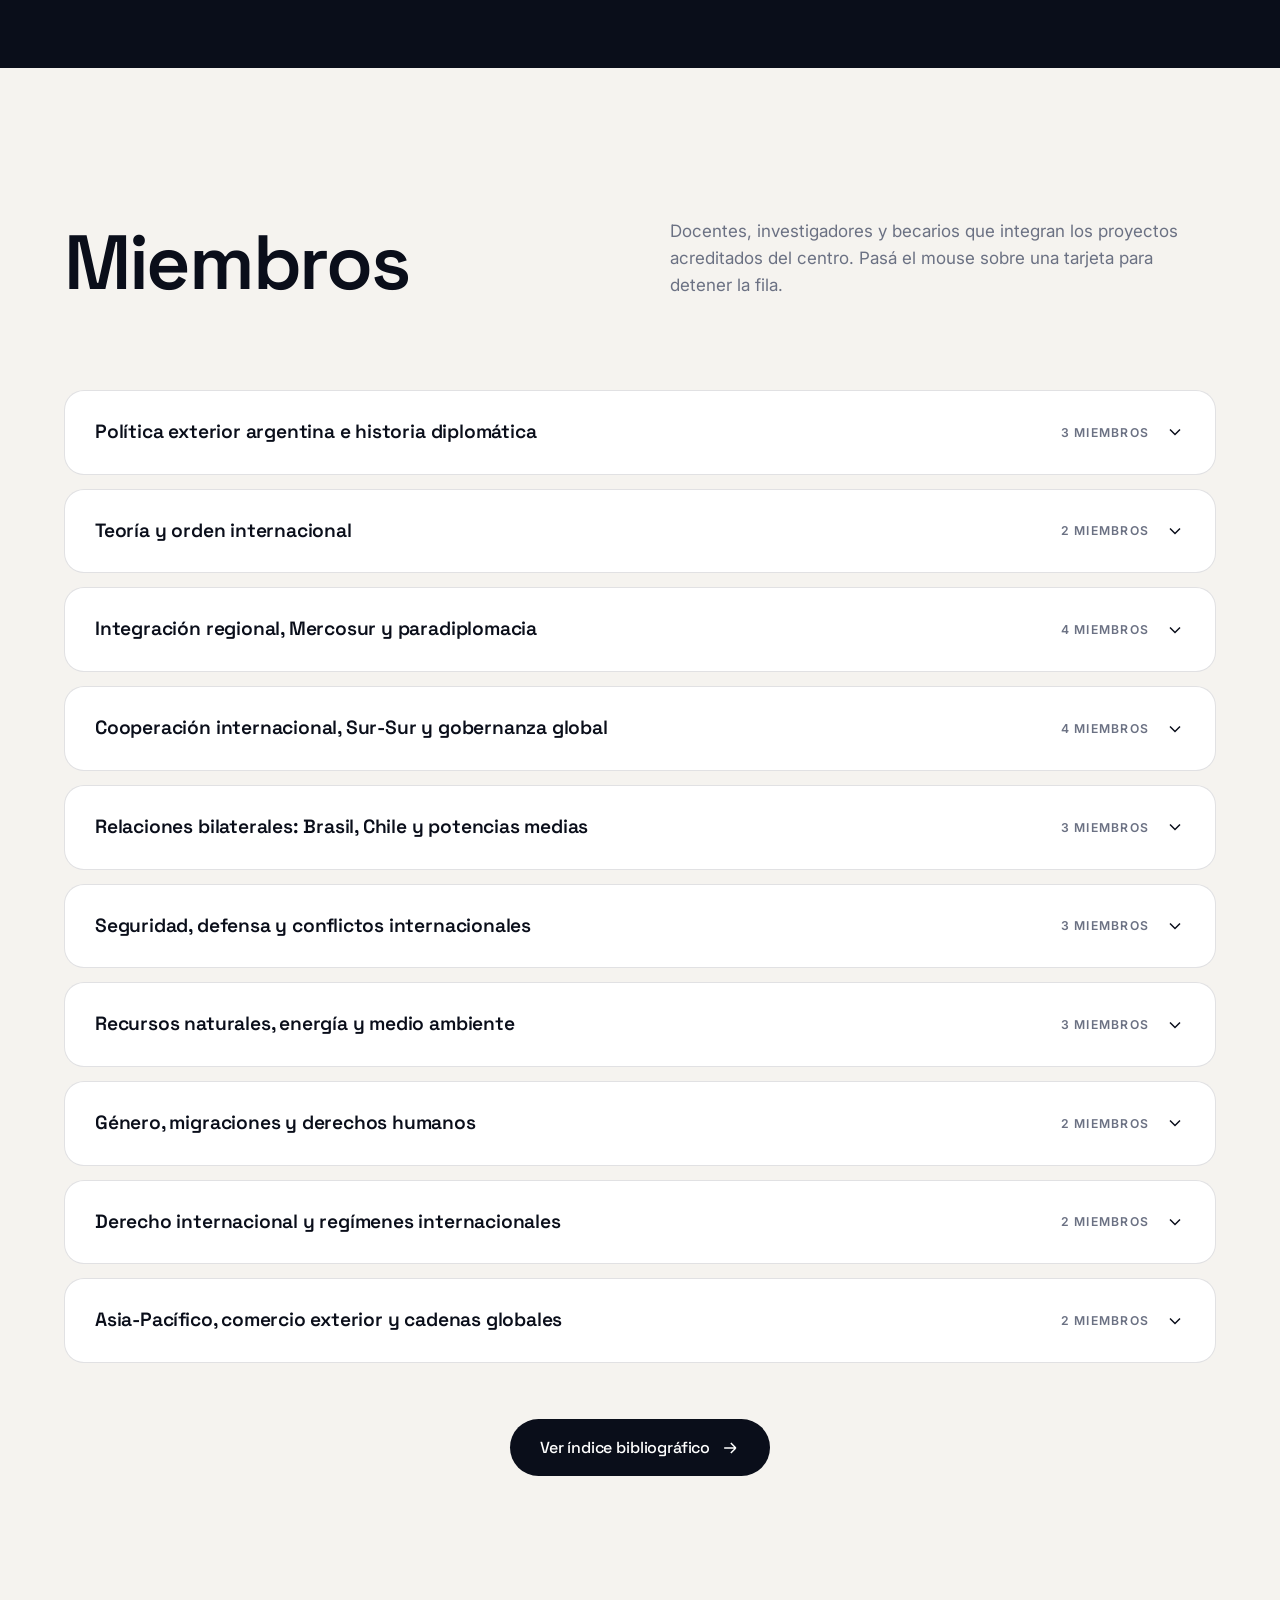
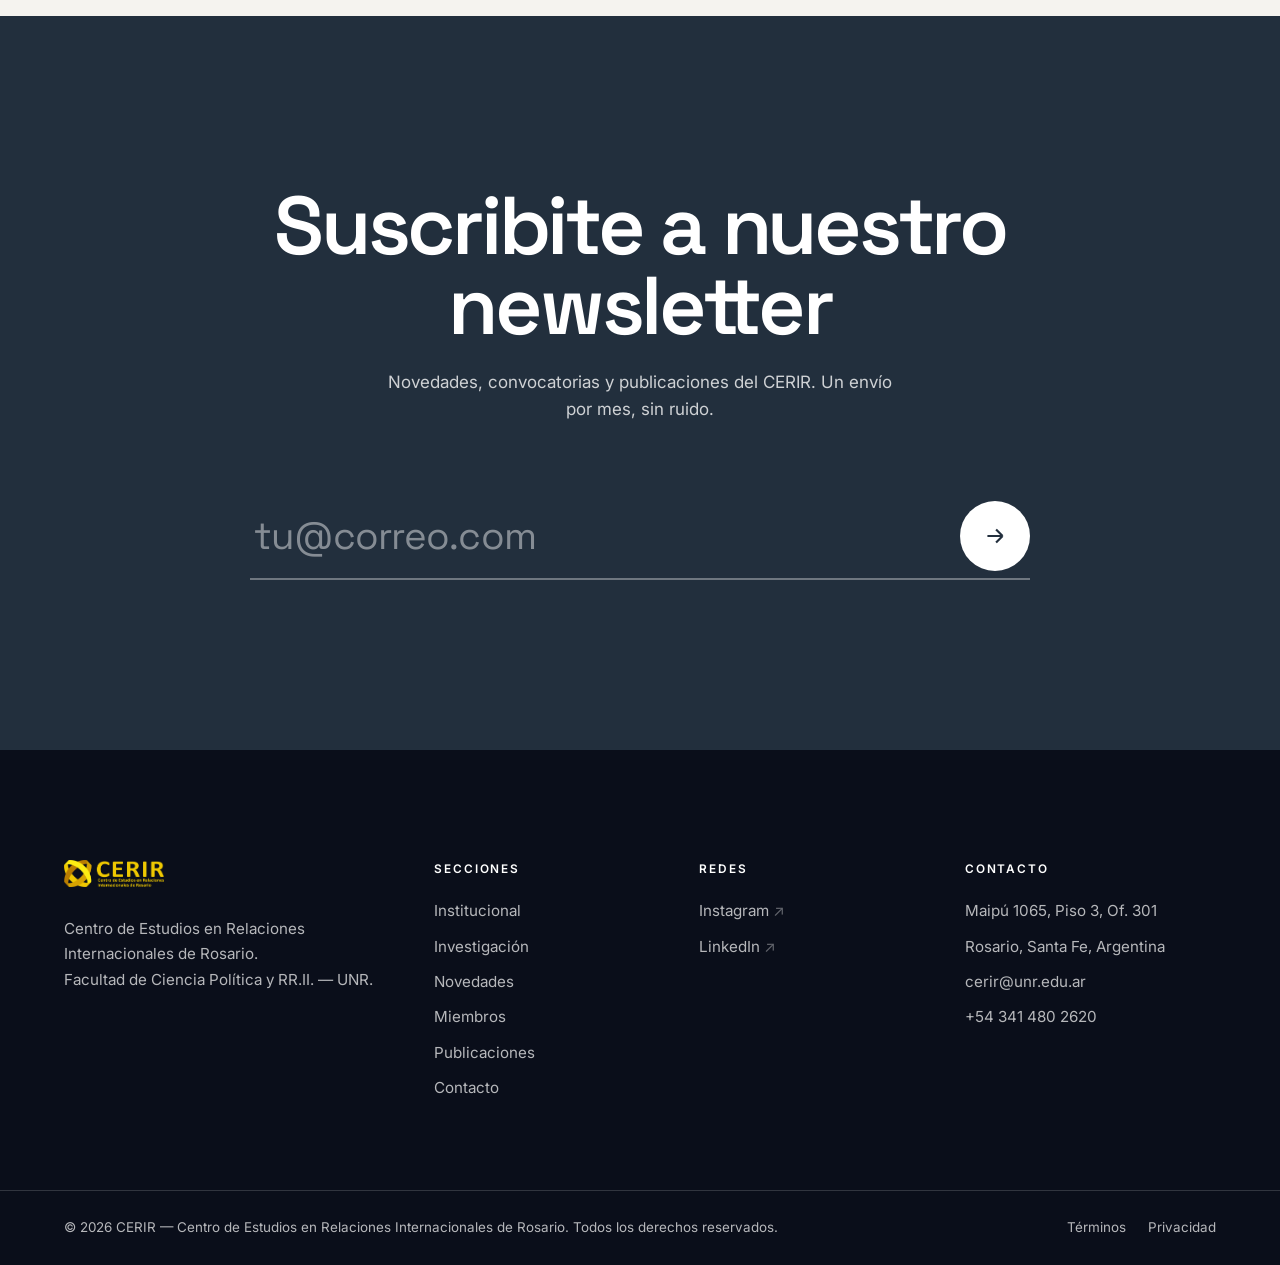
==== commit 598620f7: "(feat) - feedback 5-10" ====
--- a/index.html
+++ b/index.html
@@ -30,7 +30,7 @@
 
     <nav class="header__nav" aria-label="Navegación principal">
       <a href="institucional.html">Institucional</a>
-      <a href="novedades.html#maestria">Maestría</a>
+      <a href="maestria.html">Maestría</a>
       <a href="publicaciones.html">Publicaciones</a>
       <a href="novedades.html">Novedades</a>
       <a href="contacto.html">Contacto</a>
--- a/assets/css/style.css
+++ b/assets/css/style.css
@@ -1581,6 +1581,180 @@
   color: var(--ink);
 }
 
+/* equipo */
+.team-section { padding: clamp(50px, 8vw, 100px) 0; background: var(--paper); }
+.team-section__head {
+  display: grid; gap: 18px;
+  margin-bottom: clamp(36px, 5vw, 64px);
+}
+@media (min-width: 900px) {
+  .team-section__head { grid-template-columns: 1fr 1fr; gap: 60px; align-items: end; }
+}
+.team-section__lead { color: var(--muted); max-width: 46ch; }
+
+.roster { display: grid; grid-template-columns: 1fr; }
+@media (min-width: 760px) {
+  .roster { grid-template-columns: 1fr 1fr; column-gap: clamp(32px, 4vw, 64px); }
+}
+.roster__item {
+  padding: clamp(18px, 2vw, 24px) 0;
+  border-top: 1px solid var(--line);
+}
+.roster__name {
+  font-family: var(--font-display);
+  font-weight: 600;
+  font-size: 1.05rem;
+  letter-spacing: -.01em;
+  color: var(--ink);
+}
+.roster__degree {
+  margin-top: 3px;
+  font-size: .8rem; font-weight: 600;
+  letter-spacing: .04em;
+  color: var(--accent);
+}
+.roster__area {
+  margin-top: 10px;
+  color: var(--muted);
+  font-size: .9rem;
+  line-height: 1.55;
+}
+.roster__area strong { color: var(--ink); font-weight: 600; }
+.roster__contact { margin-top: 8px; font-size: .86rem; }
+.roster__contact a { color: var(--ink); border-bottom: 1px solid var(--line); }
+.roster__contact a:hover { border-color: var(--ink); }
+
+.team-sub { margin-top: clamp(44px, 5vw, 72px); }
+.team-sub__title {
+  font-family: var(--font-display);
+  font-weight: 600;
+  font-size: clamp(1.1rem, 1.6vw, 1.3rem);
+  letter-spacing: -.02em;
+  margin-bottom: clamp(14px, 2vw, 22px);
+}
+.team-sub__list { display: grid; }
+.team-sub__list--grid { }
+@media (min-width: 700px) {
+  .team-sub__list--grid { grid-template-columns: 1fr 1fr; column-gap: clamp(24px, 3vw, 48px); }
+}
+.team-sub__list li {
+  padding: 10px 0;
+  border-top: 1px solid var(--line);
+  color: var(--muted);
+  font-size: .92rem;
+  line-height: 1.5;
+}
+.team-sub__list li strong { color: var(--ink); font-weight: 600; }
+
+/* maestría — revista */
+.journal-head { max-width: 72ch; margin-bottom: clamp(32px, 4vw, 48px); }
+.journal-head__lead { margin-top: 18px; color: var(--muted); max-width: 64ch; }
+.journal-head__actions { margin: clamp(24px, 3vw, 36px) 0 clamp(12px, 2vw, 20px); }
+
+/* maestría — intro */
+.intro-lead { margin-bottom: clamp(32px, 4vw, 48px); }
+
+.info-boxes {
+  display: grid;
+  grid-template-columns: 1fr;
+  gap: clamp(16px, 2vw, 24px);
+  max-width: 78ch;
+}
+@media (min-width: 700px) {
+  .info-boxes { grid-template-columns: 1fr 1fr; }
+}
+.info-box {
+  padding: clamp(20px, 2.6vw, 28px);
+  border: 1px solid var(--line);
+  border-radius: var(--radius);
+}
+.info-box__label {
+  display: block;
+  font-size: .72rem; font-weight: 600;
+  letter-spacing: .14em; text-transform: uppercase;
+  color: var(--accent);
+  margin-bottom: 10px;
+}
+.info-box__text {
+  color: var(--ink);
+  font-size: .98rem;
+  line-height: 1.6;
+}
+.info-box__text a { border-bottom: 1px solid var(--line); }
+.info-box__text a:hover { border-color: var(--ink); }
+
+/* maestría — acordeón */
+.accordion { border-top: 1px solid var(--line); max-width: 78ch; }
+.accordion__item { border-bottom: 1px solid var(--line); }
+.accordion__item summary {
+  display: flex;
+  align-items: center;
+  justify-content: space-between;
+  gap: 20px;
+  padding: clamp(20px, 2.6vw, 30px) 0;
+  cursor: pointer;
+  list-style: none;
+  font-family: var(--font-display);
+  font-weight: 600;
+  font-size: clamp(1.1rem, 1.9vw, 1.45rem);
+  letter-spacing: -.02em;
+  color: var(--ink);
+}
+.accordion__item summary::-webkit-details-marker { display: none; }
+.accordion__item summary::marker { content: ''; }
+.accordion__icon {
+  flex: none;
+  width: 30px; height: 30px;
+  display: grid; place-items: center;
+  border: 1px solid var(--line);
+  border-radius: 50%;
+  color: var(--ink);
+  transition: transform .3s var(--ease), background-color .3s var(--ease), color .3s var(--ease), border-color .3s var(--ease);
+}
+.accordion__icon svg { width: 14px; height: 14px; }
+.accordion__item[open] .accordion__icon {
+  transform: rotate(45deg);
+  background: var(--ink);
+  color: var(--white);
+  border-color: var(--ink);
+}
+.accordion__body { padding: 0 0 clamp(26px, 3.4vw, 40px); }
+
+.plan-years {
+  display: grid;
+  grid-template-columns: 1fr;
+  gap: clamp(24px, 3vw, 40px);
+}
+@media (min-width: 700px) {
+  .plan-years { grid-template-columns: 1fr 1fr; }
+}
+.plan-years__col h3 {
+  font-family: var(--font-display);
+  font-weight: 600;
+  font-size: 1.05rem;
+  letter-spacing: -.02em;
+  color: var(--accent);
+  margin-bottom: 14px;
+}
+.plan-list { counter-reset: plan; display: grid; gap: 2px; }
+.plan-list li {
+  counter-increment: plan;
+  position: relative;
+  padding: 10px 0 10px 36px;
+  border-top: 1px solid var(--line);
+  color: var(--muted);
+  font-size: .95rem;
+  line-height: 1.45;
+}
+.plan-list li::before {
+  content: counter(plan, decimal-leading-zero);
+  position: absolute; left: 0; top: 10px;
+  font-family: var(--font-display);
+  font-size: .78rem; font-weight: 600;
+  letter-spacing: .04em;
+  color: var(--ink);
+}
+
 /* ---------------------------------------------- 19. Galería + lightbox */
 .gallery-section { padding: clamp(60px, 9vw, 120px) 0; background: var(--paper); }
 .gallery-section__head {
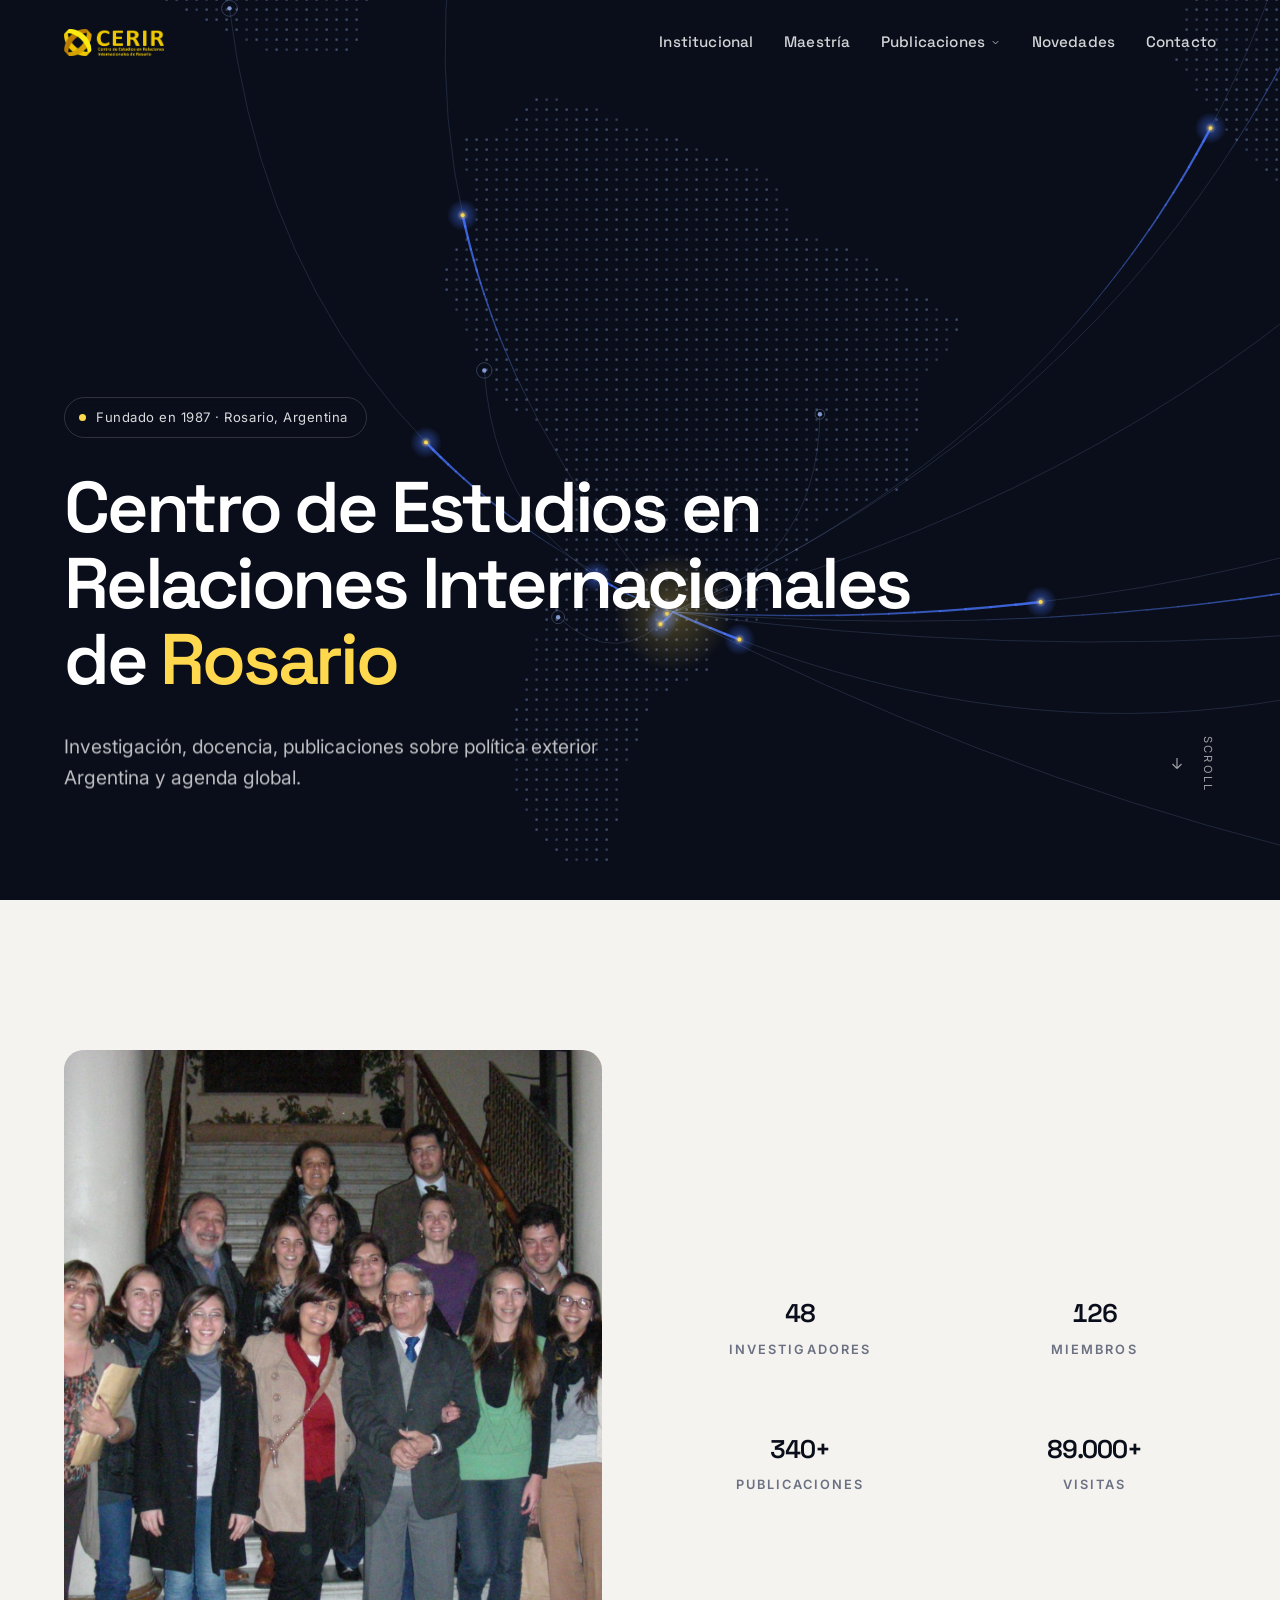
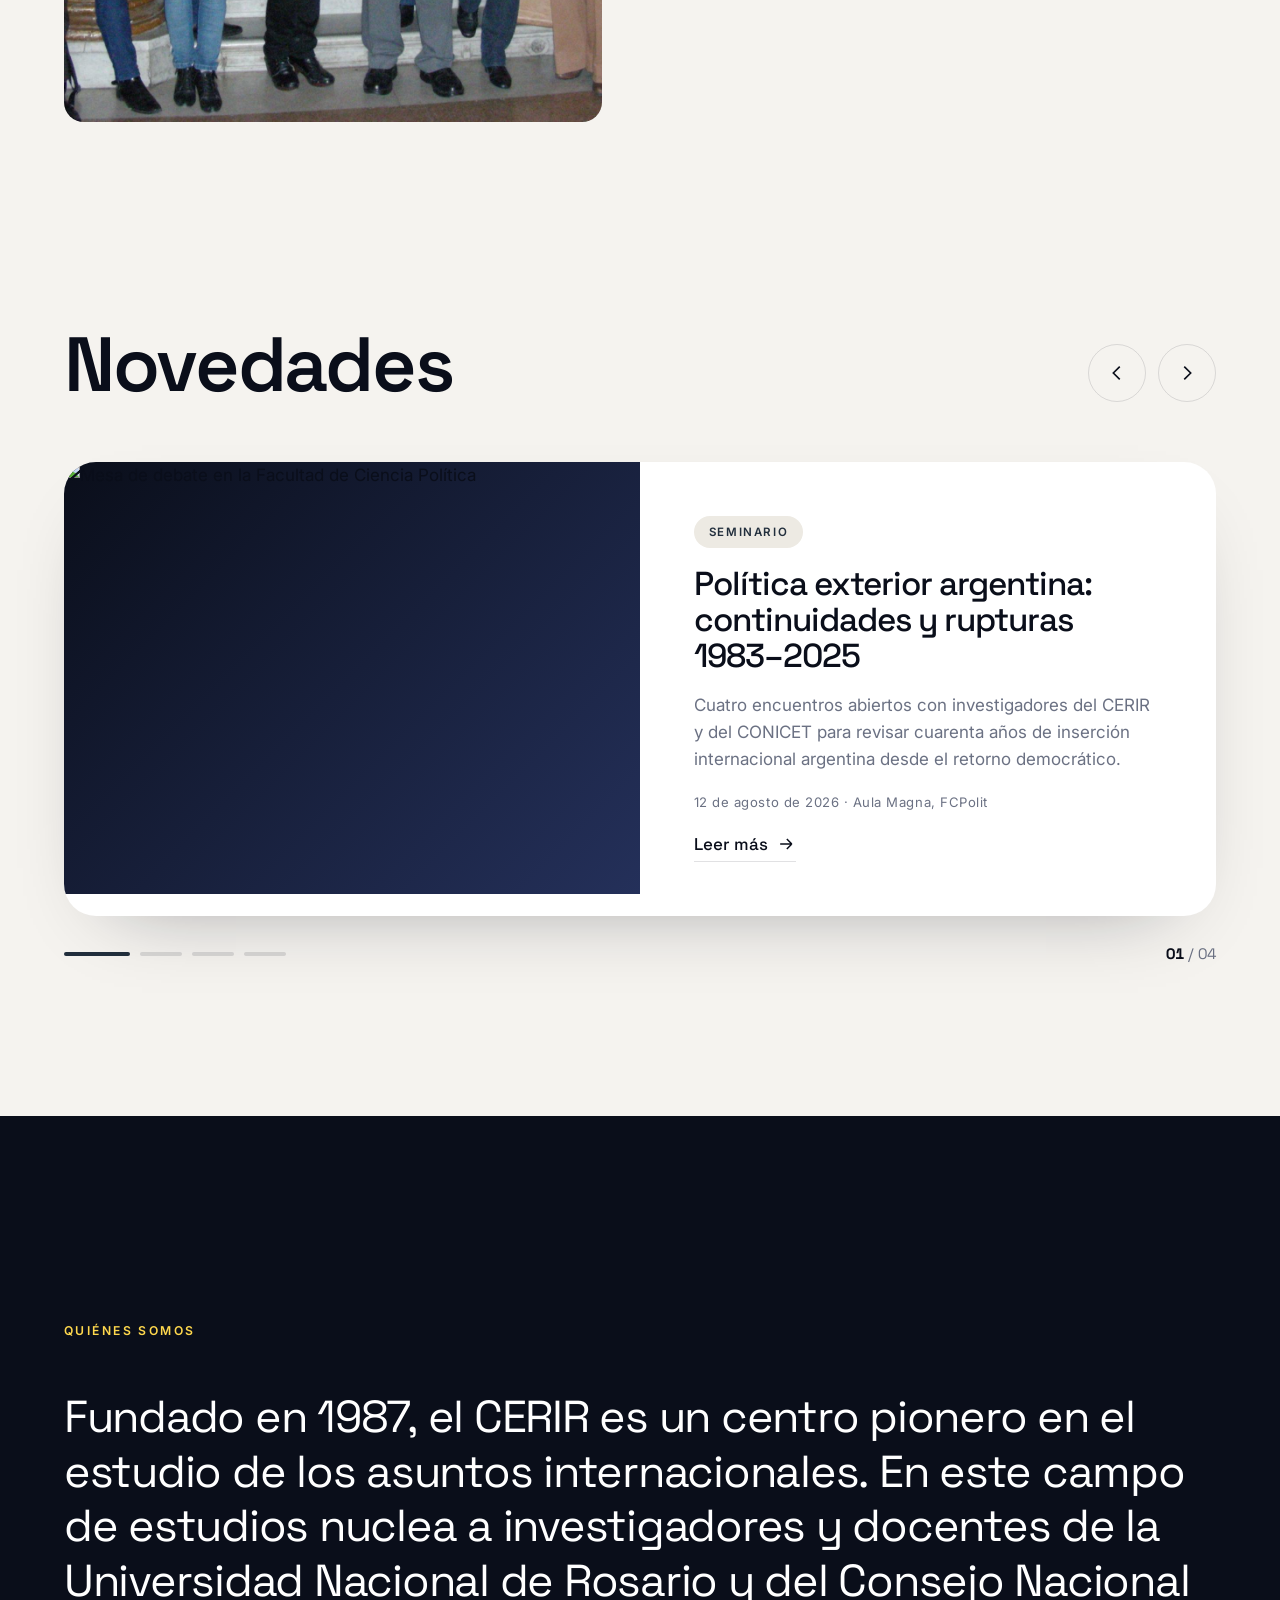
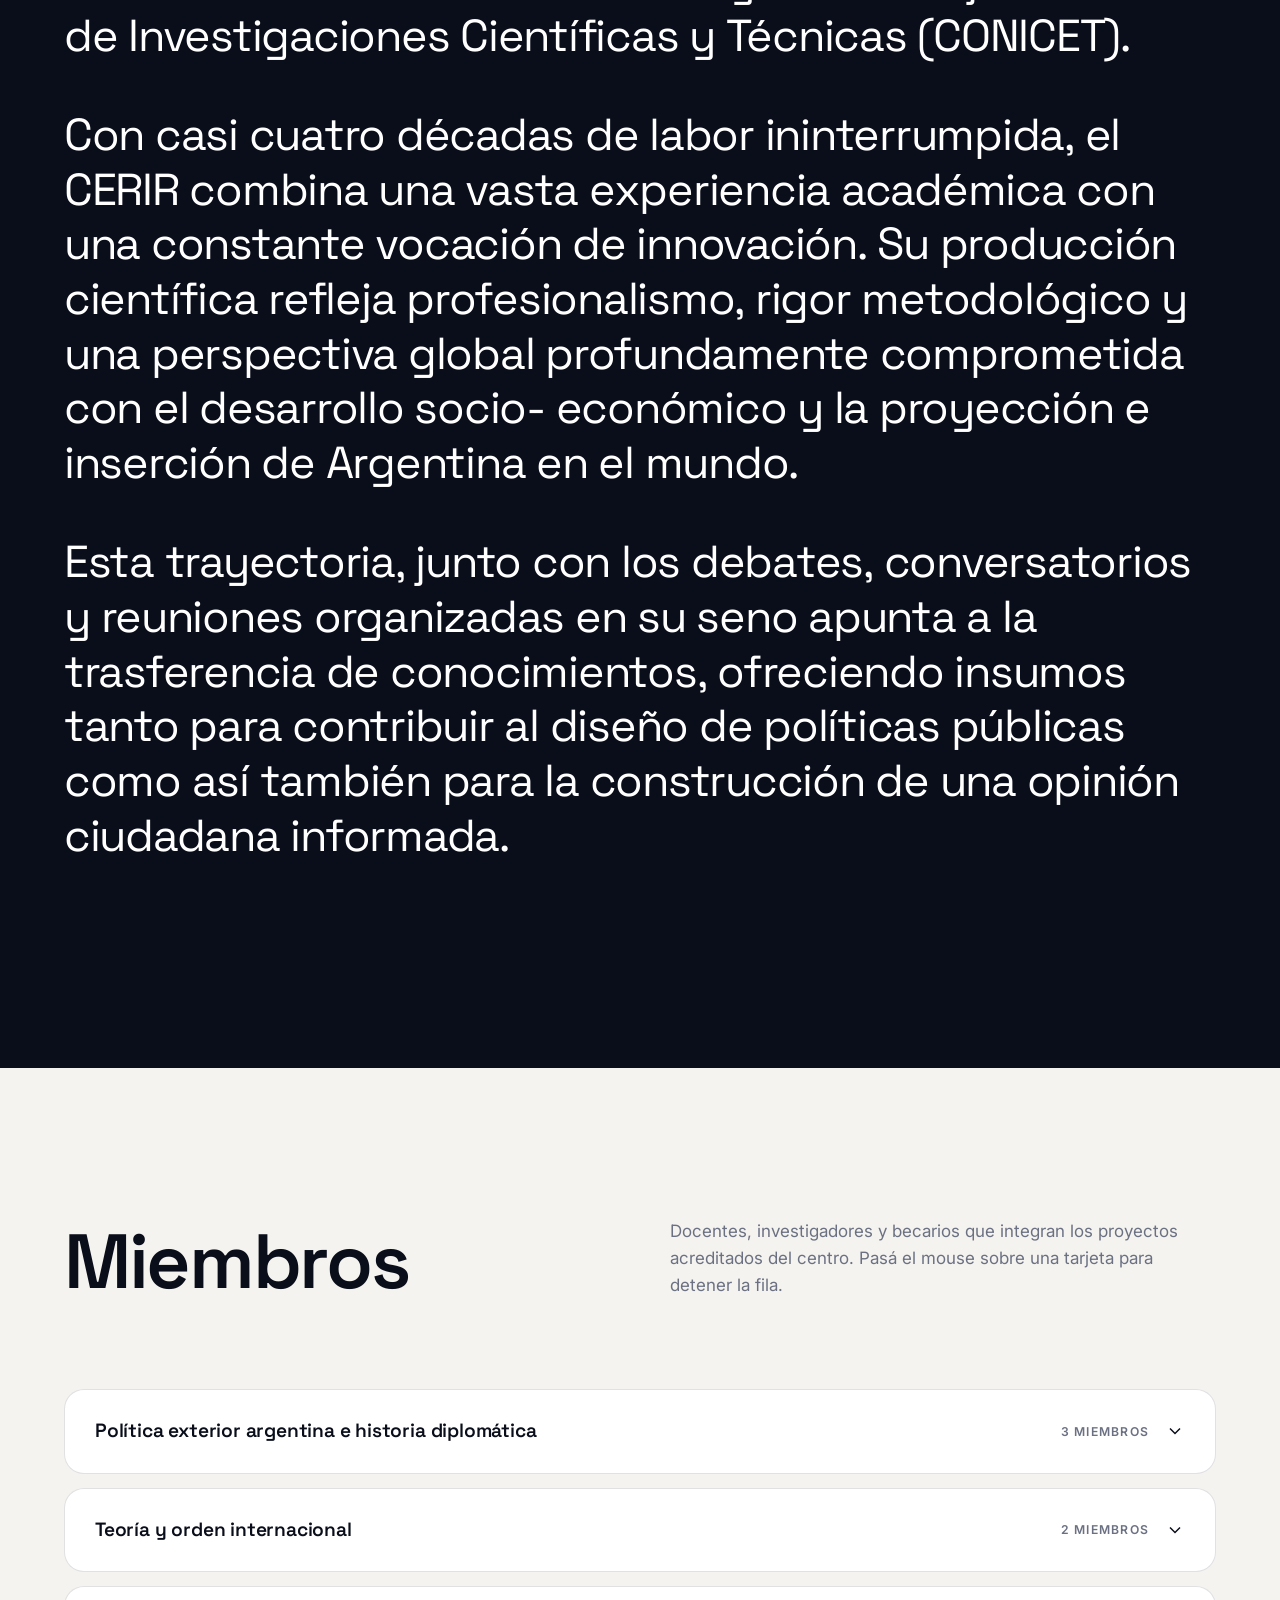
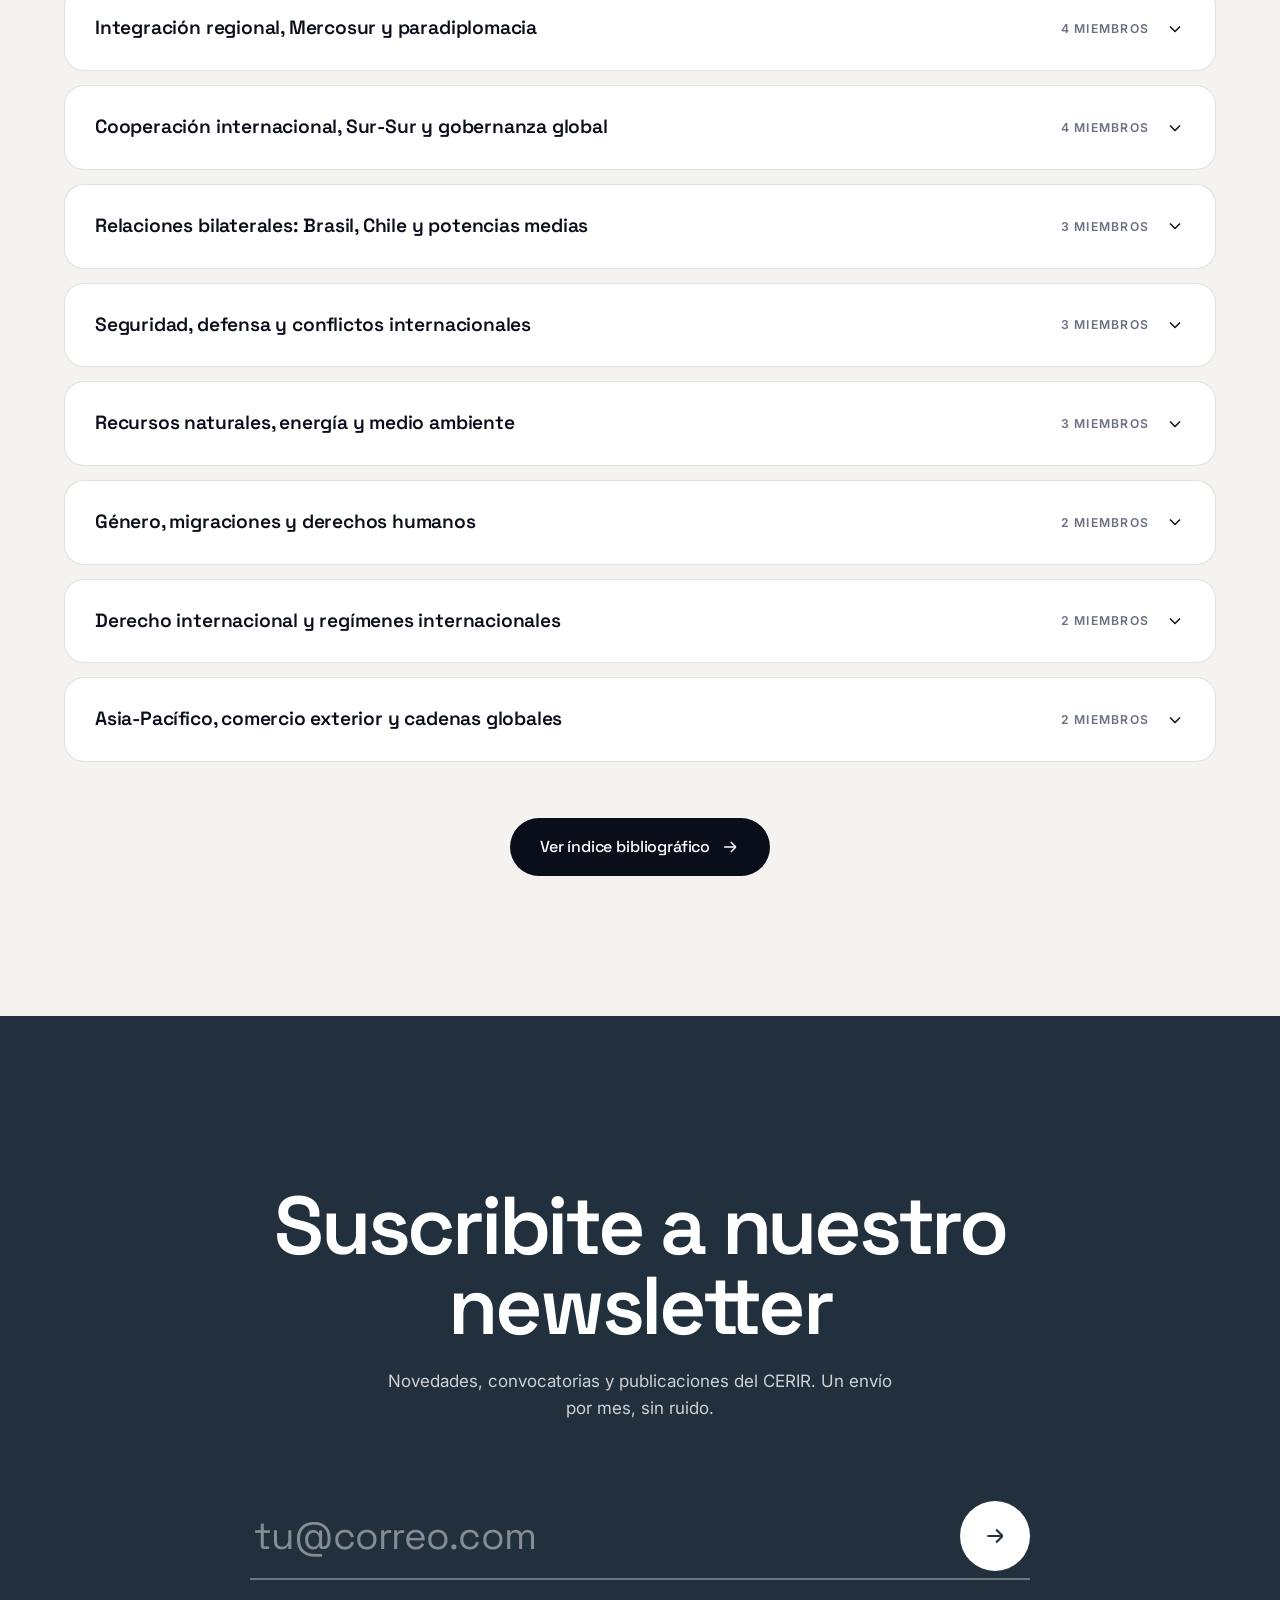
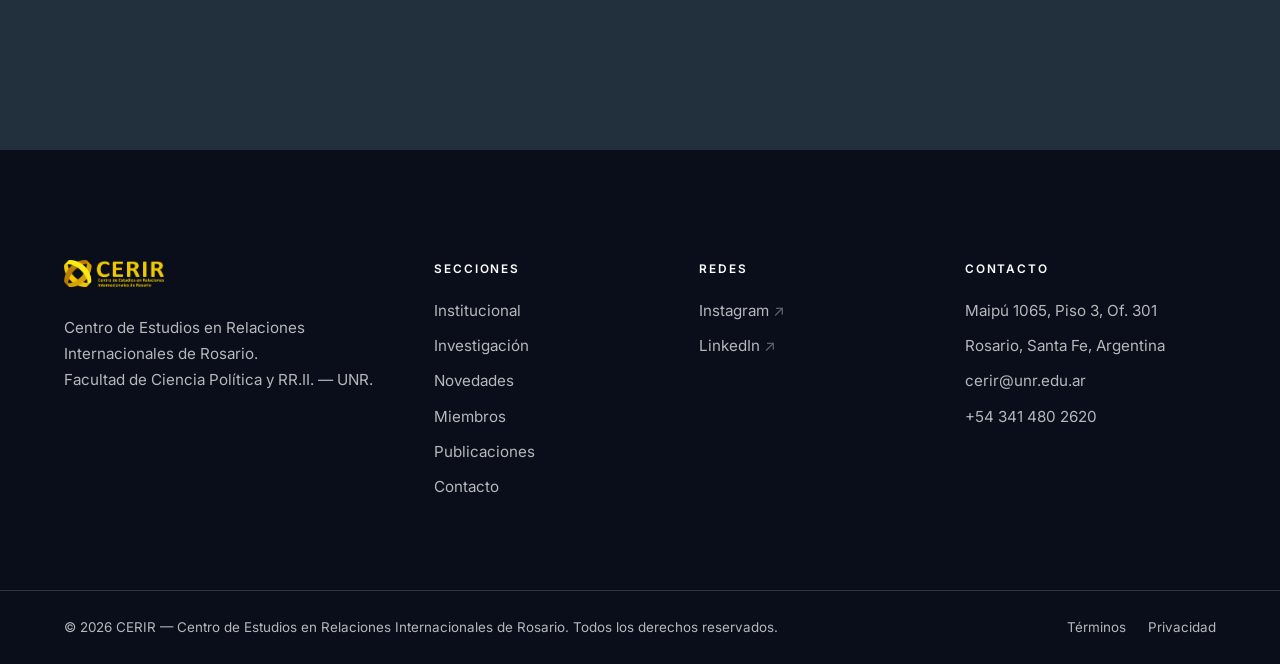
==== commit 71abf62e: "(feat) - ajustes" ====
--- a/index.html
+++ b/index.html
@@ -31,7 +31,17 @@
     <nav class="header__nav" aria-label="Navegación principal">
       <a href="institucional.html">Institucional</a>
       <a href="maestria.html">Maestría</a>
-      <a href="publicaciones.html">Publicaciones</a>
+      <div class="nav-dropdown">
+        <a href="publicaciones.html" class="nav-dropdown__trigger" aria-haspopup="true">
+          Publicaciones
+          <svg class="nav-dropdown__caret" viewBox="0 0 24 24" aria-hidden="true"><path d="M6 9l6 6 6-6" fill="none" stroke="currentColor" stroke-width="1.8"/></svg>
+        </a>
+        <ul class="nav-dropdown__menu">
+          <li><a href="cupea.html">CUPEA</a></li>
+          <li><a href="maestria.html#maestria-revista">MICI</a></li>
+          <li><a href="publicaciones.html">Ver todo</a></li>
+        </ul>
+      </div>
       <a href="novedades.html">Novedades</a>
       <a href="contacto.html">Contacto</a>
     </nav>
@@ -53,7 +63,21 @@
     <ul class="nav__list">
       <li class="nav__item"><a href="#hero"><span class="nav__idx">01</span> Inicio</a></li>
       <li class="nav__item"><a href="institucional.html"><span class="nav__idx">02</span> Institucional</a></li>
-      <li class="nav__item"><a href="publicaciones.html"><span class="nav__idx">03</span> Publicaciones</a></li>
+      <li class="nav__item nav__item--dropdown">
+        <div class="nav__itemRow">
+          <a href="publicaciones.html"><span class="nav__idx">03</span> Publicaciones</a>
+          <button type="button" class="nav__subToggle" aria-expanded="false" aria-controls="navSubPublicaciones" aria-label="Mostrar subsecciones de Publicaciones">
+            <svg viewBox="0 0 24 24" aria-hidden="true"><path d="M6 9l6 6 6-6" fill="none" stroke="currentColor" stroke-width="1.8"/></svg>
+          </button>
+        </div>
+      </li>
+      <li class="nav__sub" id="navSubPublicaciones">
+        <ul>
+          <li><a href="cupea.html">CUPEA</a></li>
+          <li><a href="maestria.html#maestria-revista">MICI</a></li>
+          <li><a href="publicaciones.html">Ver todo</a></li>
+        </ul>
+      </li>
       <li class="nav__item"><a href="novedades.html"><span class="nav__idx">04</span> Novedades</a></li>
       <li class="nav__item"><a href="contacto.html"><span class="nav__idx">05</span> Contacto</a></li>
     </ul>
@@ -120,22 +144,32 @@
   <!-- ========================================================== COUNTERS -->
   <section class="stats" id="cifras">
     <div class="container">
-      <div class="stats__grid">
-        <div class="stat">
-          <span class="stat__num" data-count="48">0</span>
-          <span class="stat__label">Investigadores</span>
-        </div>
-        <div class="stat">
-          <span class="stat__num" data-count="126">0</span>
-          <span class="stat__label">Miembros</span>
-        </div>
-        <div class="stat">
-          <span class="stat__num" data-count="340" data-suffix="+">0</span>
-          <span class="stat__label">Publicaciones</span>
-        </div>
-        <div class="stat">
-          <span class="stat__num" data-count="89000" data-suffix="+">0</span>
-          <span class="stat__label">Visitas</span>
+      <div class="stats__layout">
+        <div class="stats__slider" id="statsSlider" aria-hidden="true">
+          <img class="stats__sliderImg is-active" src="assets/img/cerir-1.png" alt="">
+          <img class="stats__sliderImg" src="assets/img/cerir-2.png" alt="">
+          <img class="stats__sliderImg" src="assets/img/cerir-3.png" alt="">
+          <img class="stats__sliderImg" src="assets/img/cerir-4.png" alt="">
+          <img class="stats__sliderImg" src="assets/img/cerir-5.png" alt="">
+        </div>
+
+        <div class="stats__grid">
+          <div class="stat">
+            <span class="stat__num" data-count="48">0</span>
+            <span class="stat__label">Investigadores</span>
+          </div>
+          <div class="stat">
+            <span class="stat__num" data-count="126">0</span>
+            <span class="stat__label">Miembros</span>
+          </div>
+          <div class="stat">
+            <span class="stat__num" data-count="340" data-suffix="+">0</span>
+            <span class="stat__label">Publicaciones</span>
+          </div>
+          <div class="stat">
+            <span class="stat__num" data-count="89000" data-suffix="+">0</span>
+            <span class="stat__label">Visitas</span>
+          </div>
         </div>
       </div>
     </div>
@@ -246,8 +280,19 @@
     <div class="container">
       <p class="manifesto__kicker" data-reveal>Quiénes somos</p>
       <div class="manifesto__text" id="manifestoText">
-        <p>El CERIR, fundado en 1987, está integrado por un conjunto de docentes de la Facultad de Ciencia Política y Relaciones Internacionales de la Universidad Nacional de Rosario e investigadores y becarios del Consejo Nacional de Investigaciones Científicas y Técnicas (CONICET).</p>
-        <p>Los primeros antecedentes que hacen a la formación de este grupo datan de 1985, fecha en la cual se presentó al CONICET un proyecto de investigación que abordaba el tema de la elaboración de "Un modelo de política exterior argentina" —PROMOPEA.</p>
+        <p>Fundado en 1987, el CERIR es un centro pionero en el estudio de los asuntos
+        internacionales. En este campo de estudios nuclea a investigadores y docentes
+        de la Universidad Nacional de Rosario y del Consejo Nacional de
+        Investigaciones Científicas y Técnicas (CONICET).</p>
+        <p>Con casi cuatro décadas de labor ininterrumpida, el CERIR combina una vasta
+        experiencia académica con una constante vocación de innovación. Su
+        producción científica refleja profesionalismo, rigor metodológico y una
+        perspectiva global profundamente comprometida con el desarrollo socio-
+        económico y la proyección e inserción de Argentina en el mundo.</p>
+        <p>Esta trayectoria, junto con los debates, conversatorios y reuniones organizadas
+        en su seno apunta a la trasferencia de conocimientos, ofreciendo insumos
+        tanto para contribuir al diseño de políticas públicas como así también para la
+        construcción de una opinión ciudadana informada.</p>
       </div>
     </div>
   </section>
--- a/assets/css/style.css
+++ b/assets/css/style.css
@@ -252,6 +252,43 @@
   }
   .header__nav a:hover { opacity: 1; }
   .burger { display: none; }
+
+  .nav-dropdown { position: relative; }
+  .nav-dropdown__trigger { display: inline-flex; align-items: center; gap: 5px; }
+  .nav-dropdown__caret { width: 11px; height: 11px; transition: transform .3s var(--ease); }
+  .nav-dropdown__menu {
+    position: absolute; top: 100%; left: 50%;
+    transform: translateX(-50%) translateY(6px);
+    min-width: 170px;
+    padding: 8px;
+    background: var(--white);
+    border-radius: 14px;
+    box-shadow: 0 16px 36px rgba(10, 14, 26, .16);
+    opacity: 0;
+    visibility: hidden;
+    pointer-events: none;
+    transition: opacity .25s var(--ease), transform .25s var(--ease), visibility .25s;
+    z-index: 20;
+  }
+  .nav-dropdown__menu a {
+    display: block;
+    padding: 9px 14px;
+    border-radius: 9px;
+    font-size: .88rem;
+    color: var(--ink);
+    opacity: 1;
+  }
+  .nav-dropdown__menu a:hover,
+  .nav-dropdown__menu a:focus-visible { background: var(--paper); opacity: 1; }
+  .nav-dropdown:hover .nav-dropdown__menu,
+  .nav-dropdown:focus-within .nav-dropdown__menu {
+    opacity: 1;
+    visibility: visible;
+    pointer-events: auto;
+    transform: translateX(-50%) translateY(0);
+  }
+  .nav-dropdown:hover .nav-dropdown__caret,
+  .nav-dropdown:focus-within .nav-dropdown__caret { transform: rotate(180deg); }
 }
 
 /* ---------------------------------------------- 6. Nav overlay */
@@ -293,6 +330,47 @@
   color: var(--accent);
   transform: translateY(-.4em);
 }
+
+/* Nav overlay — submenú de Publicaciones (mobile) */
+.nav__item--dropdown .nav__itemRow {
+  display: flex; align-items: center; justify-content: space-between; gap: 16px;
+}
+.nav__item--dropdown .nav__itemRow a { flex: 1; }
+.nav__subToggle {
+  flex: none;
+  width: clamp(32px, 5vw, 42px); height: clamp(32px, 5vw, 42px);
+  display: grid; place-items: center;
+  border-radius: 50%;
+  transition: background-color .3s var(--ease);
+}
+.nav__subToggle:hover,
+.nav__subToggle:focus-visible { background: rgba(255, 255, 255, .1); }
+.nav__subToggle svg {
+  width: 16px; height: 16px;
+  transition: transform .35s var(--ease);
+}
+.nav__item--dropdown.is-open .nav__subToggle svg { transform: rotate(180deg); }
+
+.nav__sub {
+  max-height: 0;
+  overflow: hidden;
+  border-bottom: 1px solid var(--line-light);
+  transition: max-height .4s var(--ease);
+}
+.nav__item--dropdown.is-open + .nav__sub { max-height: 220px; }
+.nav__sub ul { display: flex; flex-direction: column; padding: 4px 0 14px; }
+.nav__sub a {
+  display: block;
+  padding: 9px 0 9px clamp(16px, 3vw, 42px);
+  font-family: var(--font-body);
+  font-size: clamp(.95rem, 2vw, 1.1rem);
+  font-weight: 500;
+  color: var(--white);
+  opacity: .72;
+  transition: opacity .3s var(--ease), color .3s var(--ease);
+}
+.nav__sub a:hover,
+.nav__sub a:focus-visible { opacity: 1; color: var(--accent-2); }
 
 .nav__aside {
   display: grid;
@@ -399,20 +477,47 @@
   padding: clamp(70px, 12vw, 150px) 0 clamp(50px, 7vw, 95px);
   background: var(--paper);
 }
+.stats__layout {
+  display: grid;
+  grid-template-columns: 1fr 1fr;
+  align-items: center;
+  gap: clamp(40px, 6vw, 90px);
+}
+.stats__slider {
+  position: relative;
+  aspect-ratio: 4 / 5;
+  overflow: hidden;
+  border-radius: var(--radius);
+  background: var(--line);
+}
+.stats__sliderImg {
+  position: absolute;
+  inset: 0;
+  width: 100%;
+  height: 100%;
+  object-fit: cover;
+  opacity: 0;
+  transition: opacity 1.2s var(--ease-inout);
+}
+.stats__sliderImg.is-active { opacity: 1; }
+
 .stats__grid {
   display: grid;
-  grid-template-columns: repeat(auto-fit, minmax(190px, 1fr));
+  grid-template-columns: repeat(2, 1fr);
+  grid-template-rows: repeat(2, 1fr);
   gap: clamp(32px, 4vw, 56px);
 }
 .stat {
   padding-top: 26px;
-  border-top: 1px solid var(--line);
+  display: flex;
+  flex-direction: column;
+  align-items: center;
 }
 .stat__num {
   display: block;
   font-family: var(--font-display);
   font-weight: 600;
-  font-size: clamp(1.6rem, 3.9vw, 2.6rem);
+  font-size: clamp(1.6rem, 2.9vw, 1.6rem);
   line-height: .92;
   letter-spacing: -.045em;
   color: var(--ink);
@@ -1224,7 +1329,8 @@
   line-height: .98;
   letter-spacing: -.04em;
 }
-.pubs-hero__lead {
+.pubs-hero__lead,
+.pubs-hero__desc {
   margin-top: 18px;
   max-width: 52ch;
   font-size: clamp(1rem, 1.4vw, 1.2rem);
@@ -2072,6 +2178,9 @@
   :root { --header-h: 72px; }
   body { font-size: 16px; }
 
+  .stats__layout { grid-template-columns: 1fr; }
+  .stats__slider { aspect-ratio: 16 / 10; }
+
   .slide { grid-template-columns: 1fr; }
   .slide__media { aspect-ratio: 16 / 10; }
   .slider__foot { flex-direction: row; }
@@ -2082,7 +2191,7 @@
 }
 
 @media (max-width: 560px) {
-  .stats__grid { grid-template-columns: 1fr 1fr; gap: 28px; }
+  .stats__grid { gap: 28px; }
   .footer__bottomInner { justify-content: flex-start; }
 }
 
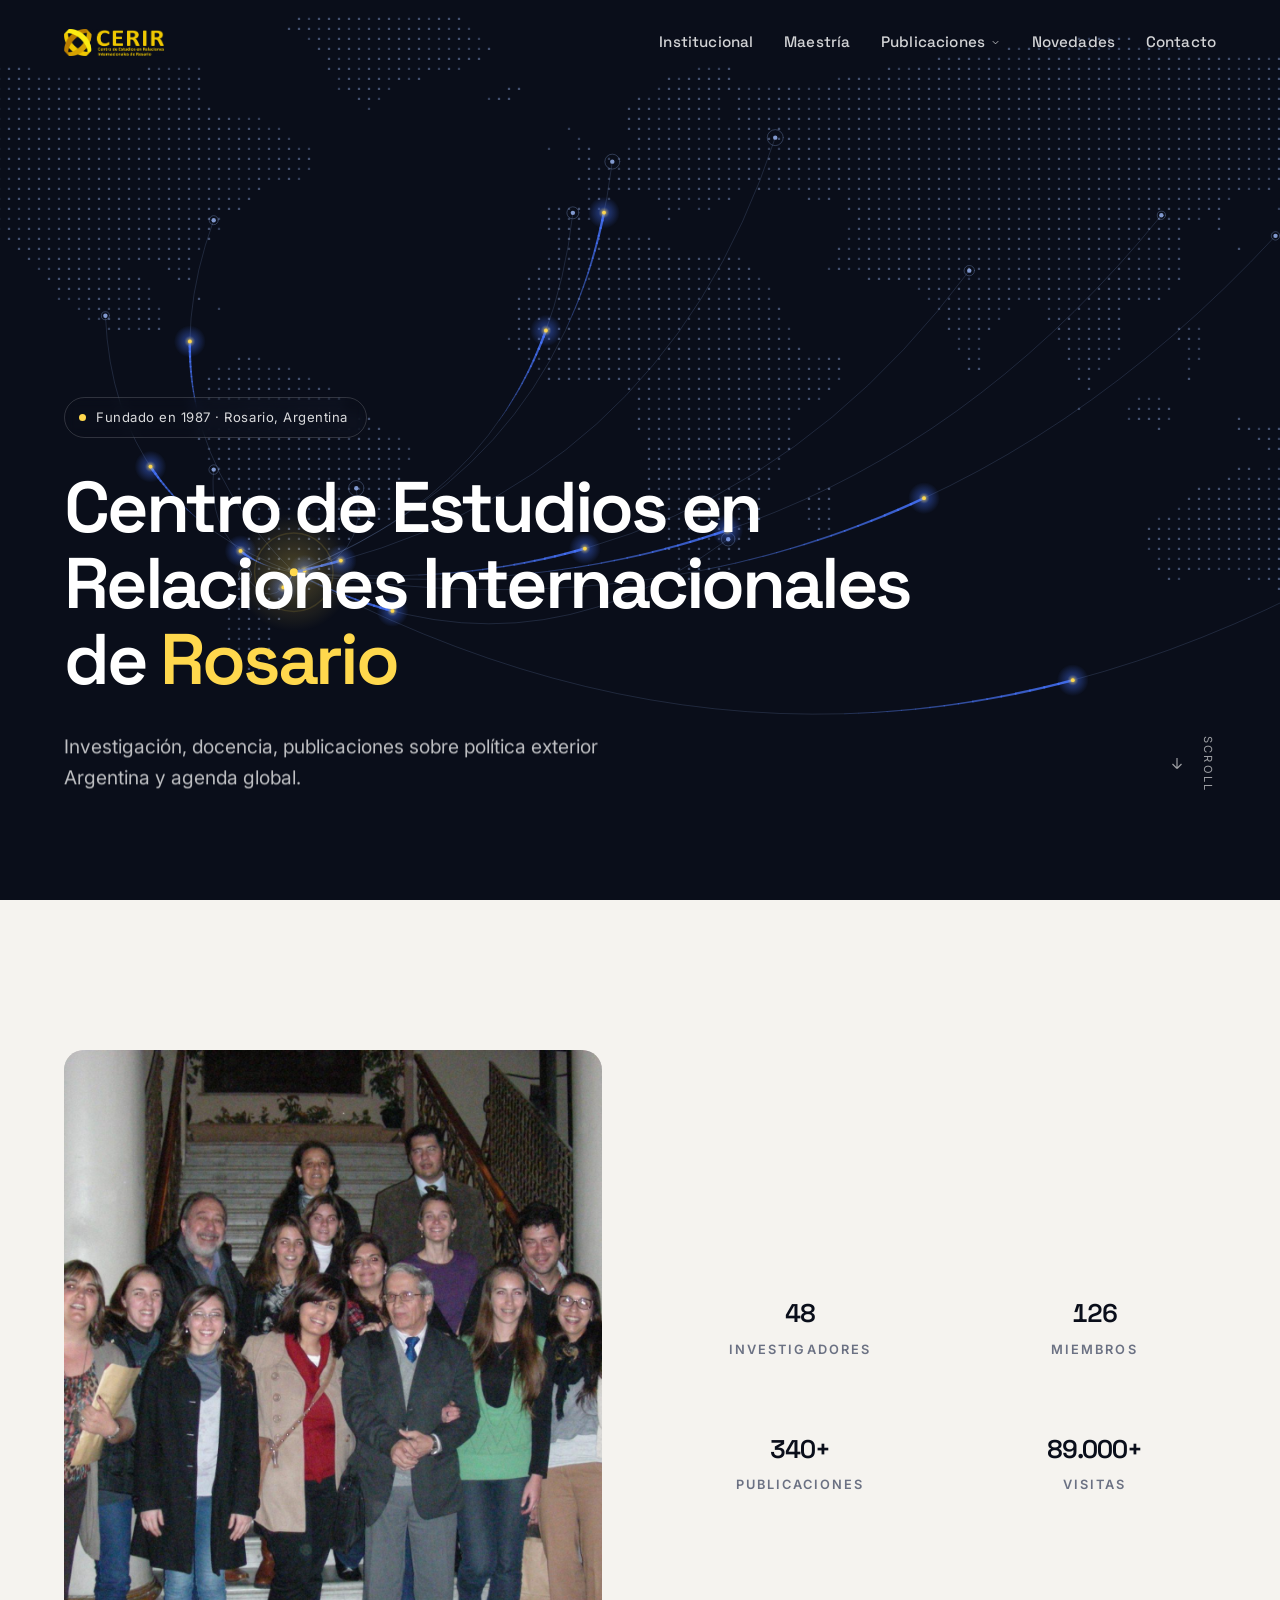
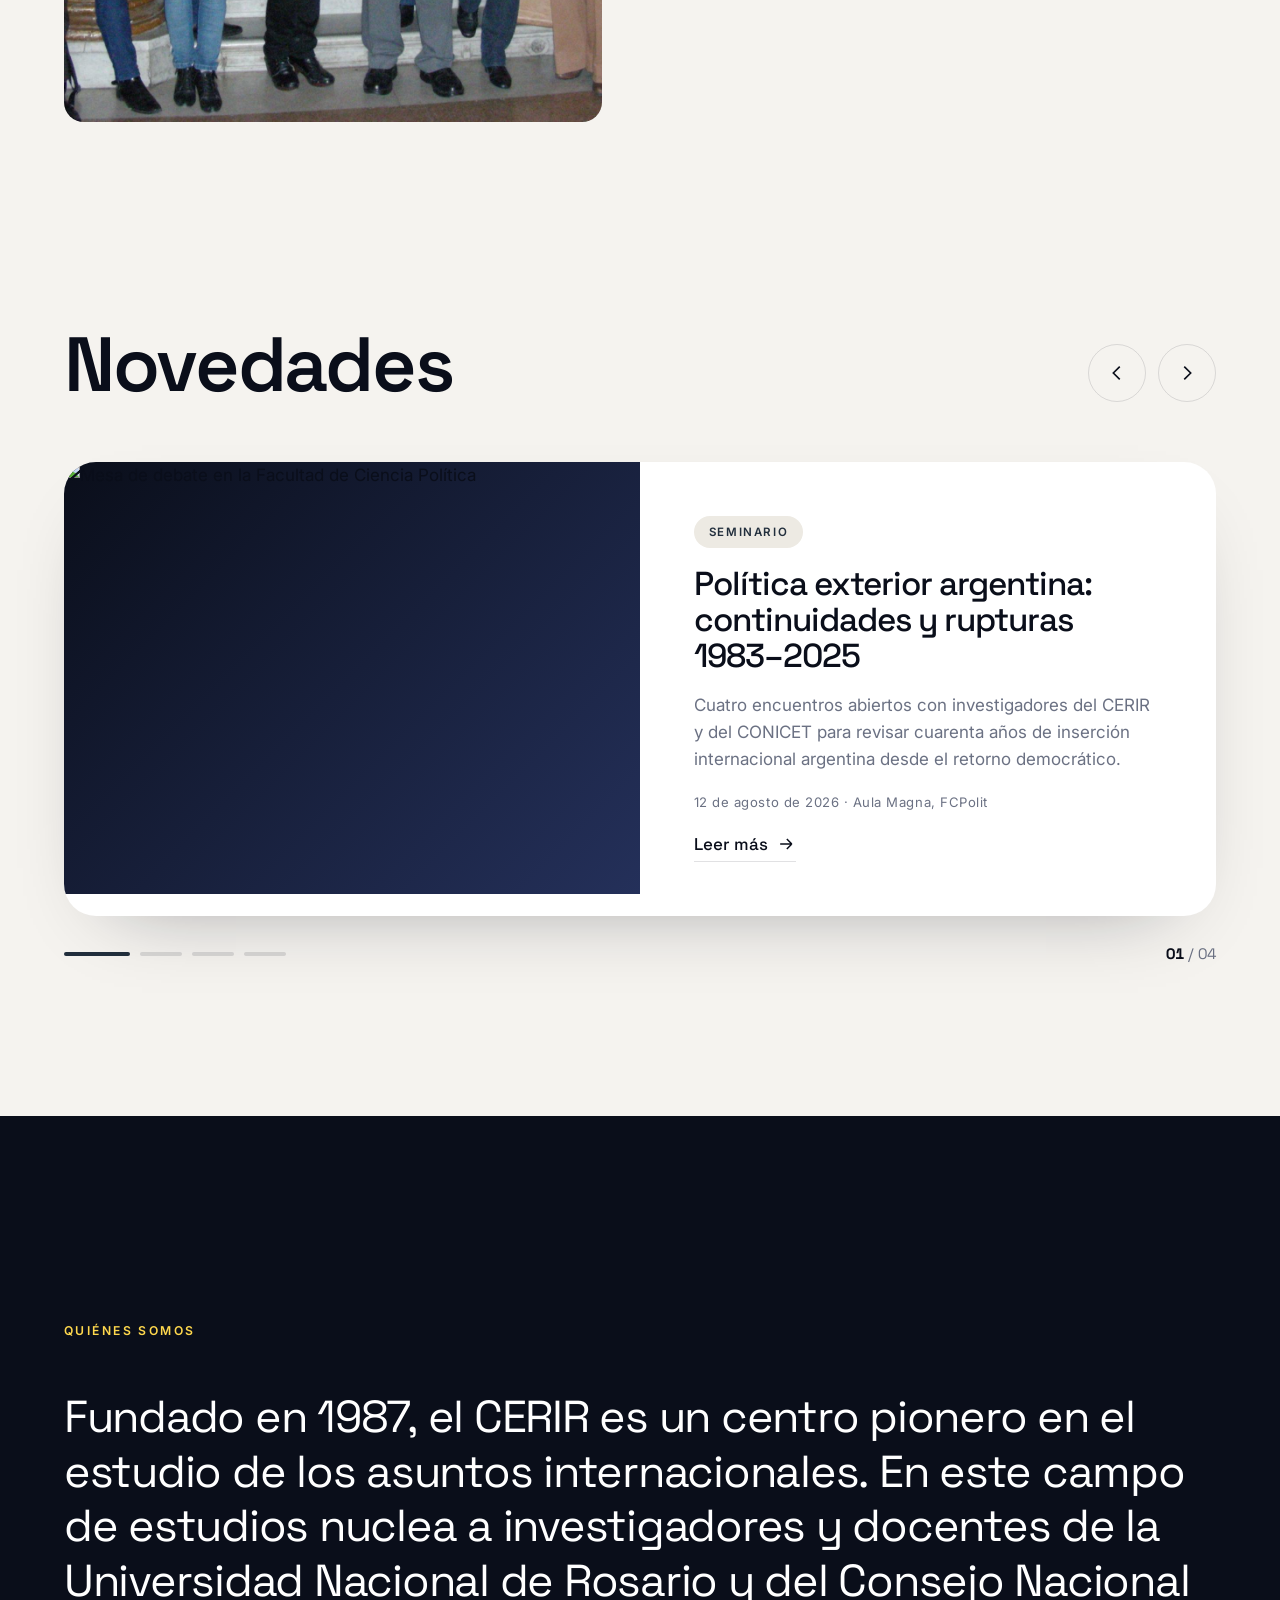
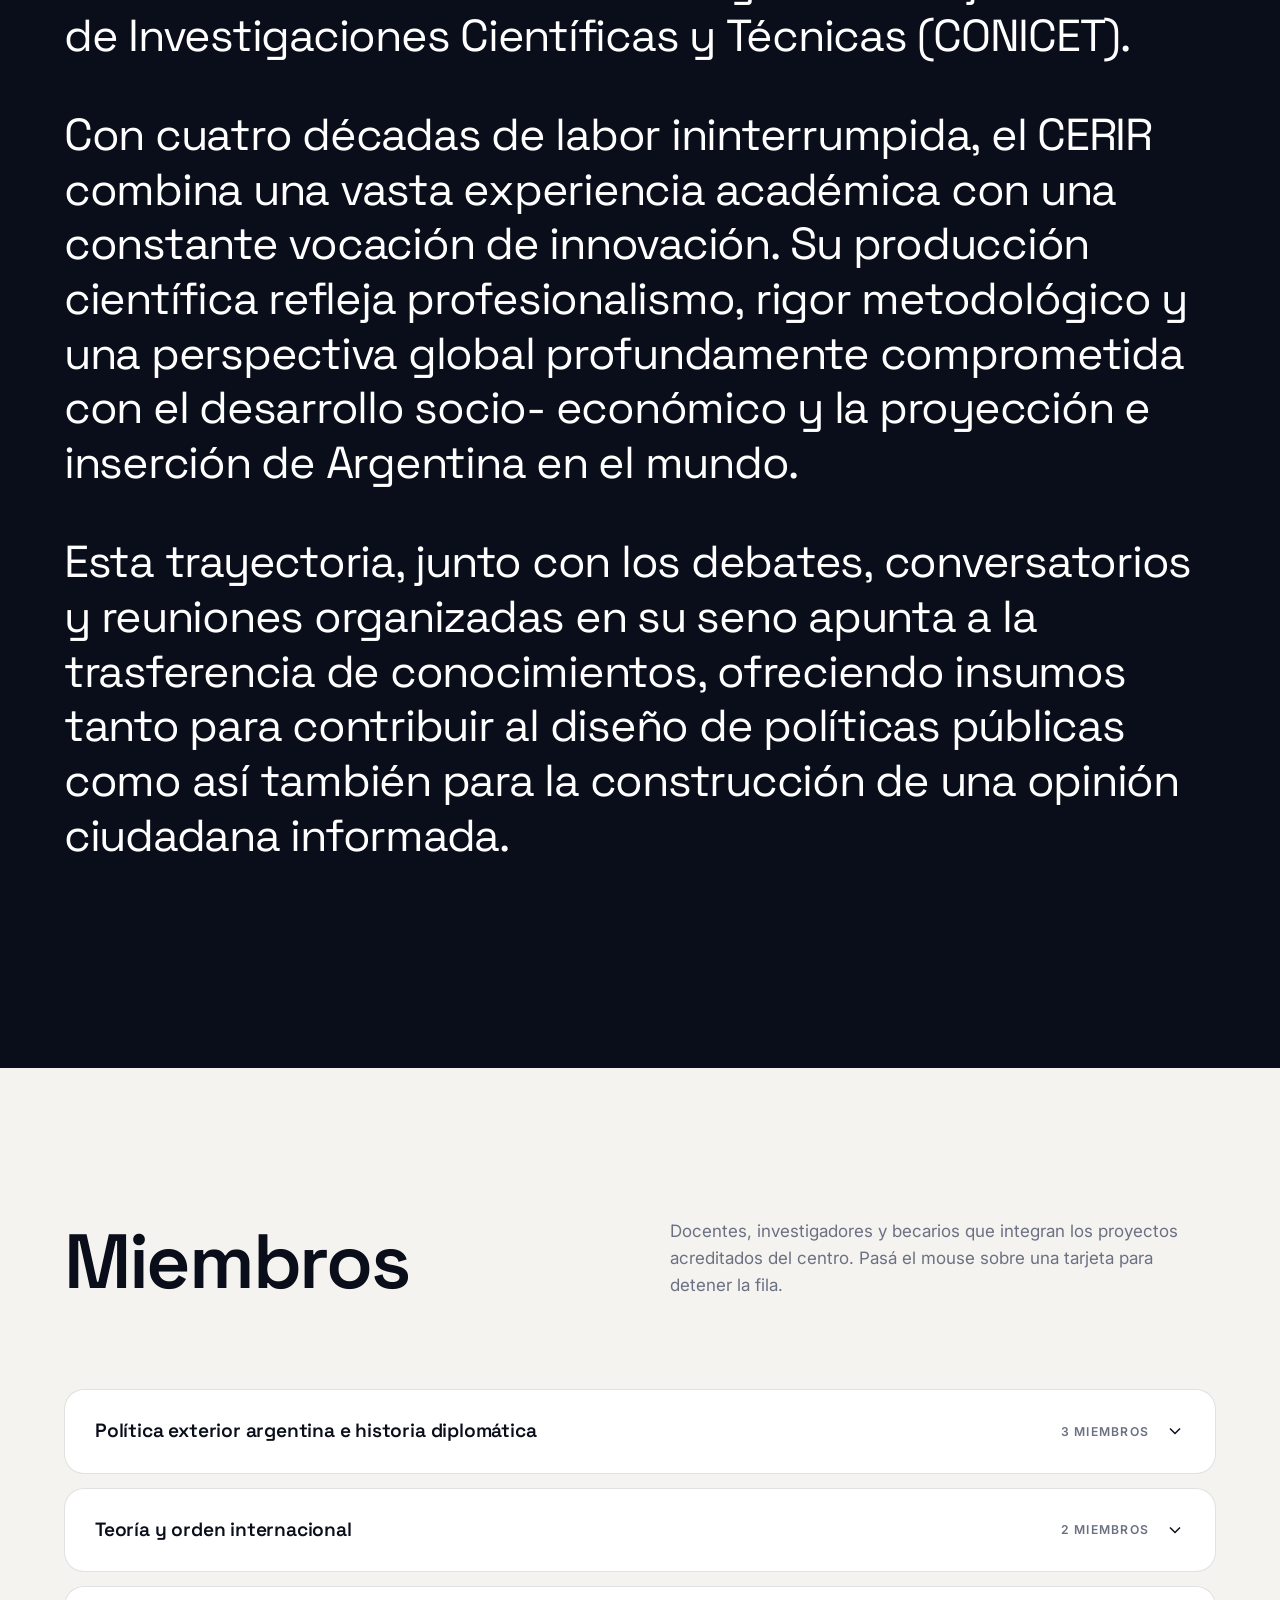
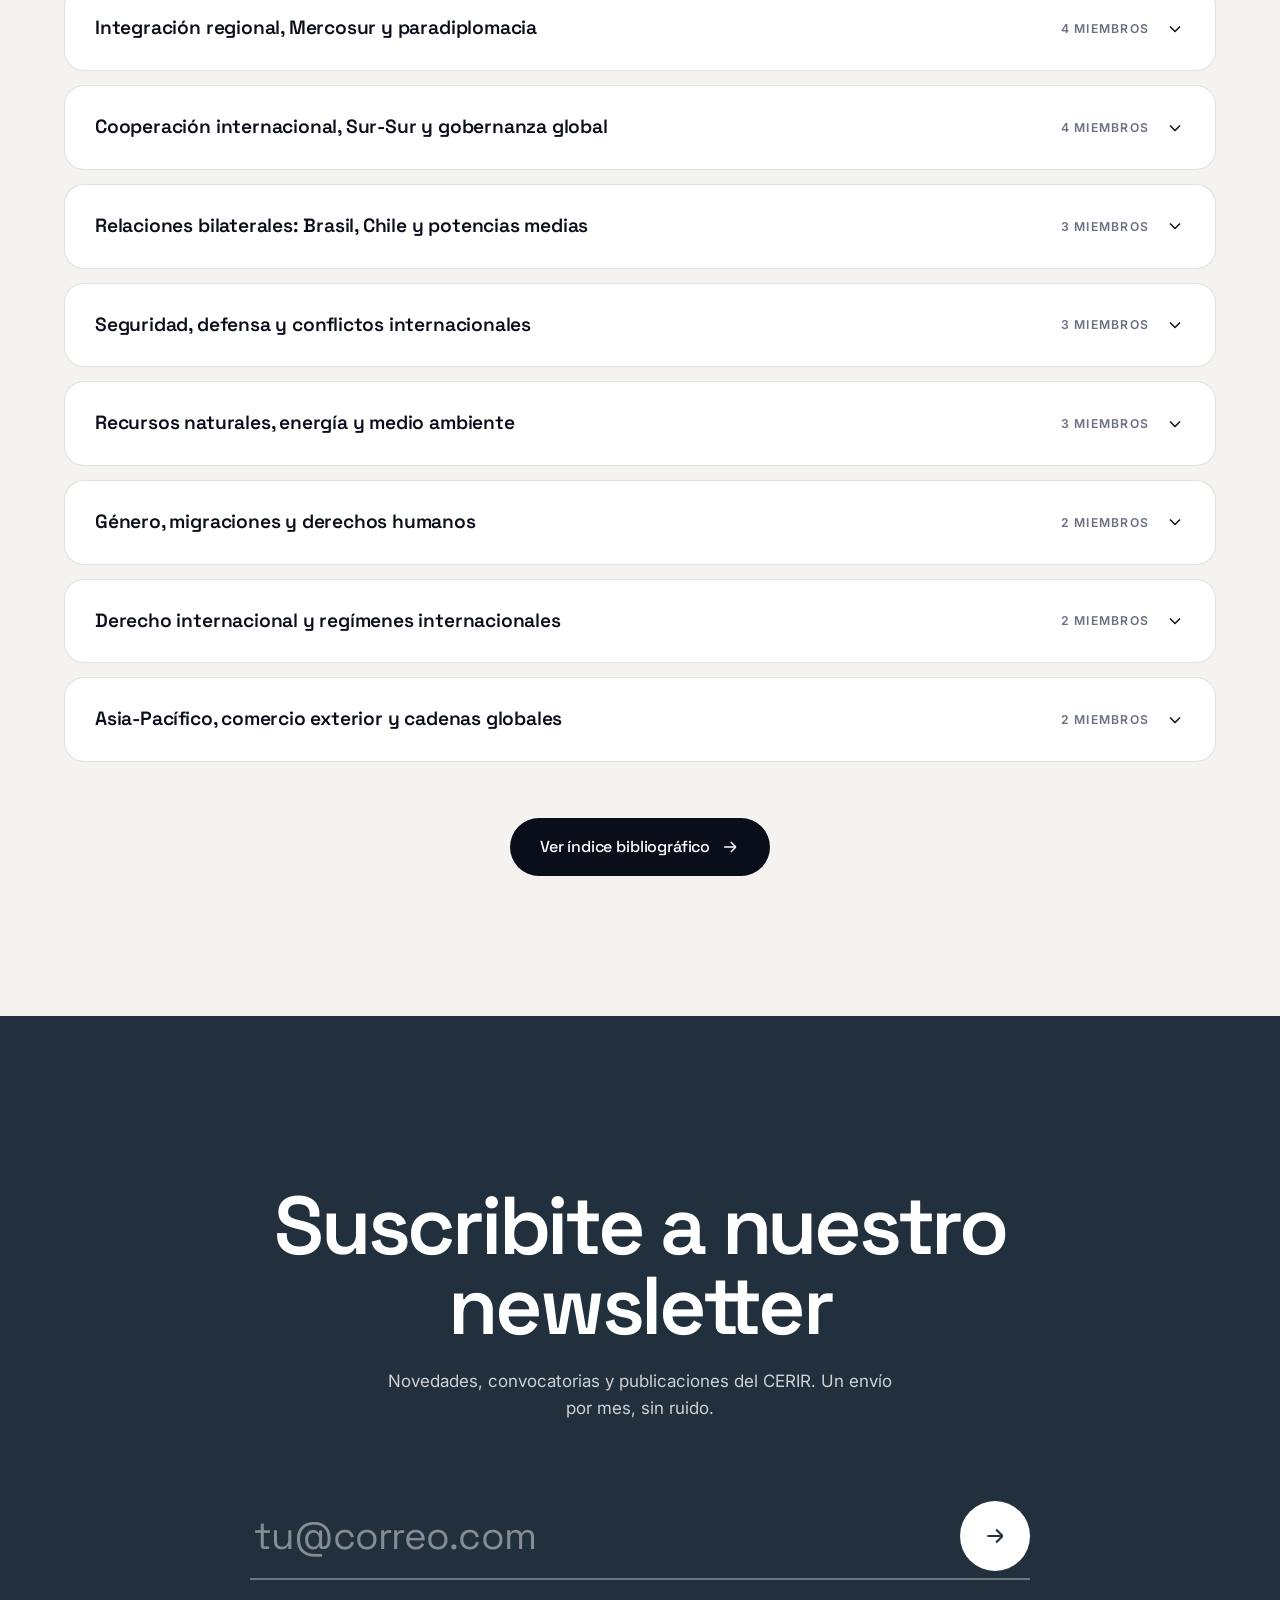
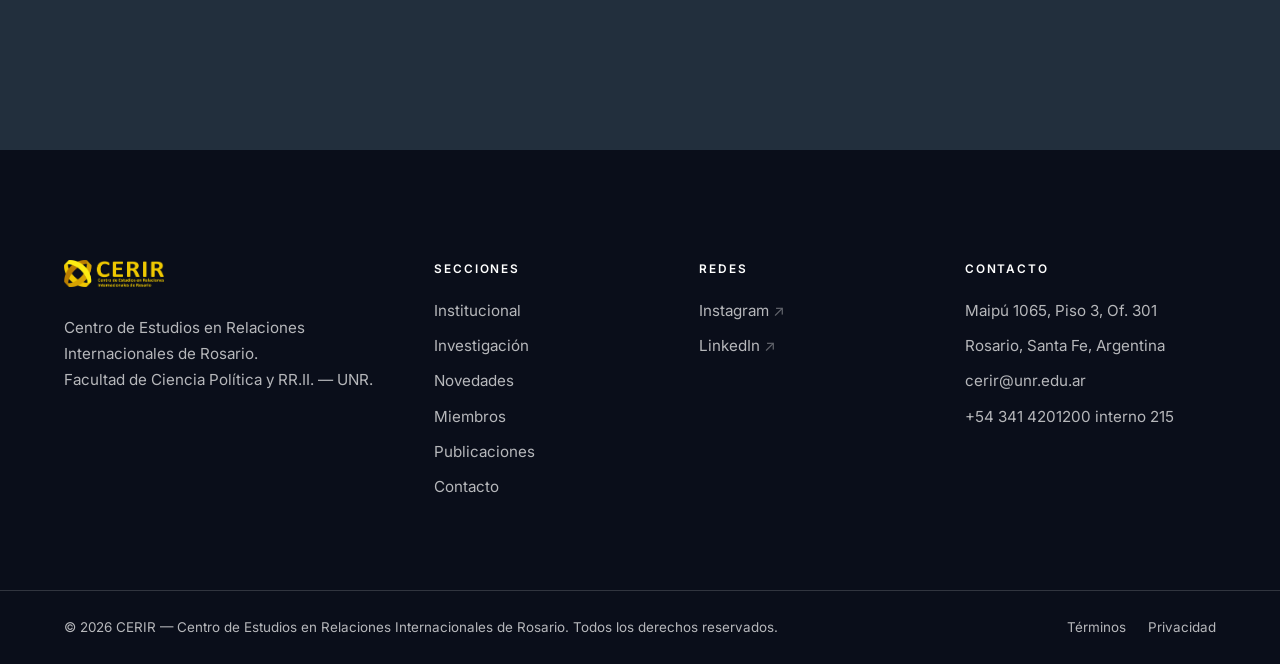
==== commit ecf81512: "(feat) - ajustes feedback" ====
--- a/index.html
+++ b/index.html
@@ -63,9 +63,10 @@
     <ul class="nav__list">
       <li class="nav__item"><a href="#hero"><span class="nav__idx">01</span> Inicio</a></li>
       <li class="nav__item"><a href="institucional.html"><span class="nav__idx">02</span> Institucional</a></li>
+      <li class="nav__item"><a href="maestria.html"><span class="nav__idx">03</span> Maestría</a></li>
       <li class="nav__item nav__item--dropdown">
         <div class="nav__itemRow">
-          <a href="publicaciones.html"><span class="nav__idx">03</span> Publicaciones</a>
+          <a href="publicaciones.html"><span class="nav__idx">04</span> Publicaciones</a>
           <button type="button" class="nav__subToggle" aria-expanded="false" aria-controls="navSubPublicaciones" aria-label="Mostrar subsecciones de Publicaciones">
             <svg viewBox="0 0 24 24" aria-hidden="true"><path d="M6 9l6 6 6-6" fill="none" stroke="currentColor" stroke-width="1.8"/></svg>
           </button>
@@ -78,8 +79,8 @@
           <li><a href="publicaciones.html">Ver todo</a></li>
         </ul>
       </li>
-      <li class="nav__item"><a href="novedades.html"><span class="nav__idx">04</span> Novedades</a></li>
-      <li class="nav__item"><a href="contacto.html"><span class="nav__idx">05</span> Contacto</a></li>
+      <li class="nav__item"><a href="novedades.html"><span class="nav__idx">05</span> Novedades</a></li>
+      <li class="nav__item"><a href="contacto.html"><span class="nav__idx">06</span> Contacto</a></li>
     </ul>
 
     <div class="nav__aside">
@@ -89,7 +90,7 @@
       </div>
       <div class="nav__block">
         <h3 class="nav__blockTitle">Contacto</h3>
-        <p><a href="mailto:cerir@unr.edu.ar">cerir@unr.edu.ar</a><br><a href="tel:+543414802620">+54 341 480 2620</a></p>
+        <p><a href="mailto:cerir@unr.edu.ar">cerir@unr.edu.ar</a><br><a href="tel:+543414201200">+54 341 4201200 interno 215</a></p>
       </div>
       <div class="nav__block">
         <h3 class="nav__blockTitle">Redes</h3>
@@ -284,7 +285,7 @@
         internacionales. En este campo de estudios nuclea a investigadores y docentes
         de la Universidad Nacional de Rosario y del Consejo Nacional de
         Investigaciones Científicas y Técnicas (CONICET).</p>
-        <p>Con casi cuatro décadas de labor ininterrumpida, el CERIR combina una vasta
+        <p>Con cuatro décadas de labor ininterrumpida, el CERIR combina una vasta
         experiencia académica con una constante vocación de innovación. Su
         producción científica refleja profesionalismo, rigor metodológico y una
         perspectiva global profundamente comprometida con el desarrollo socio-
@@ -392,7 +393,7 @@
           <li>Maipú 1065, Piso 3, Of. 301</li>
           <li>Rosario, Santa Fe, Argentina</li>
           <li><a href="mailto:cerir@unr.edu.ar">cerir@unr.edu.ar</a></li>
-          <li><a href="tel:+543414802620">+54 341 480 2620</a></li>
+          <li><a href="tel:+543414201200">+54 341 4201200 interno 215</a></li>
         </ul>
       </div>
 
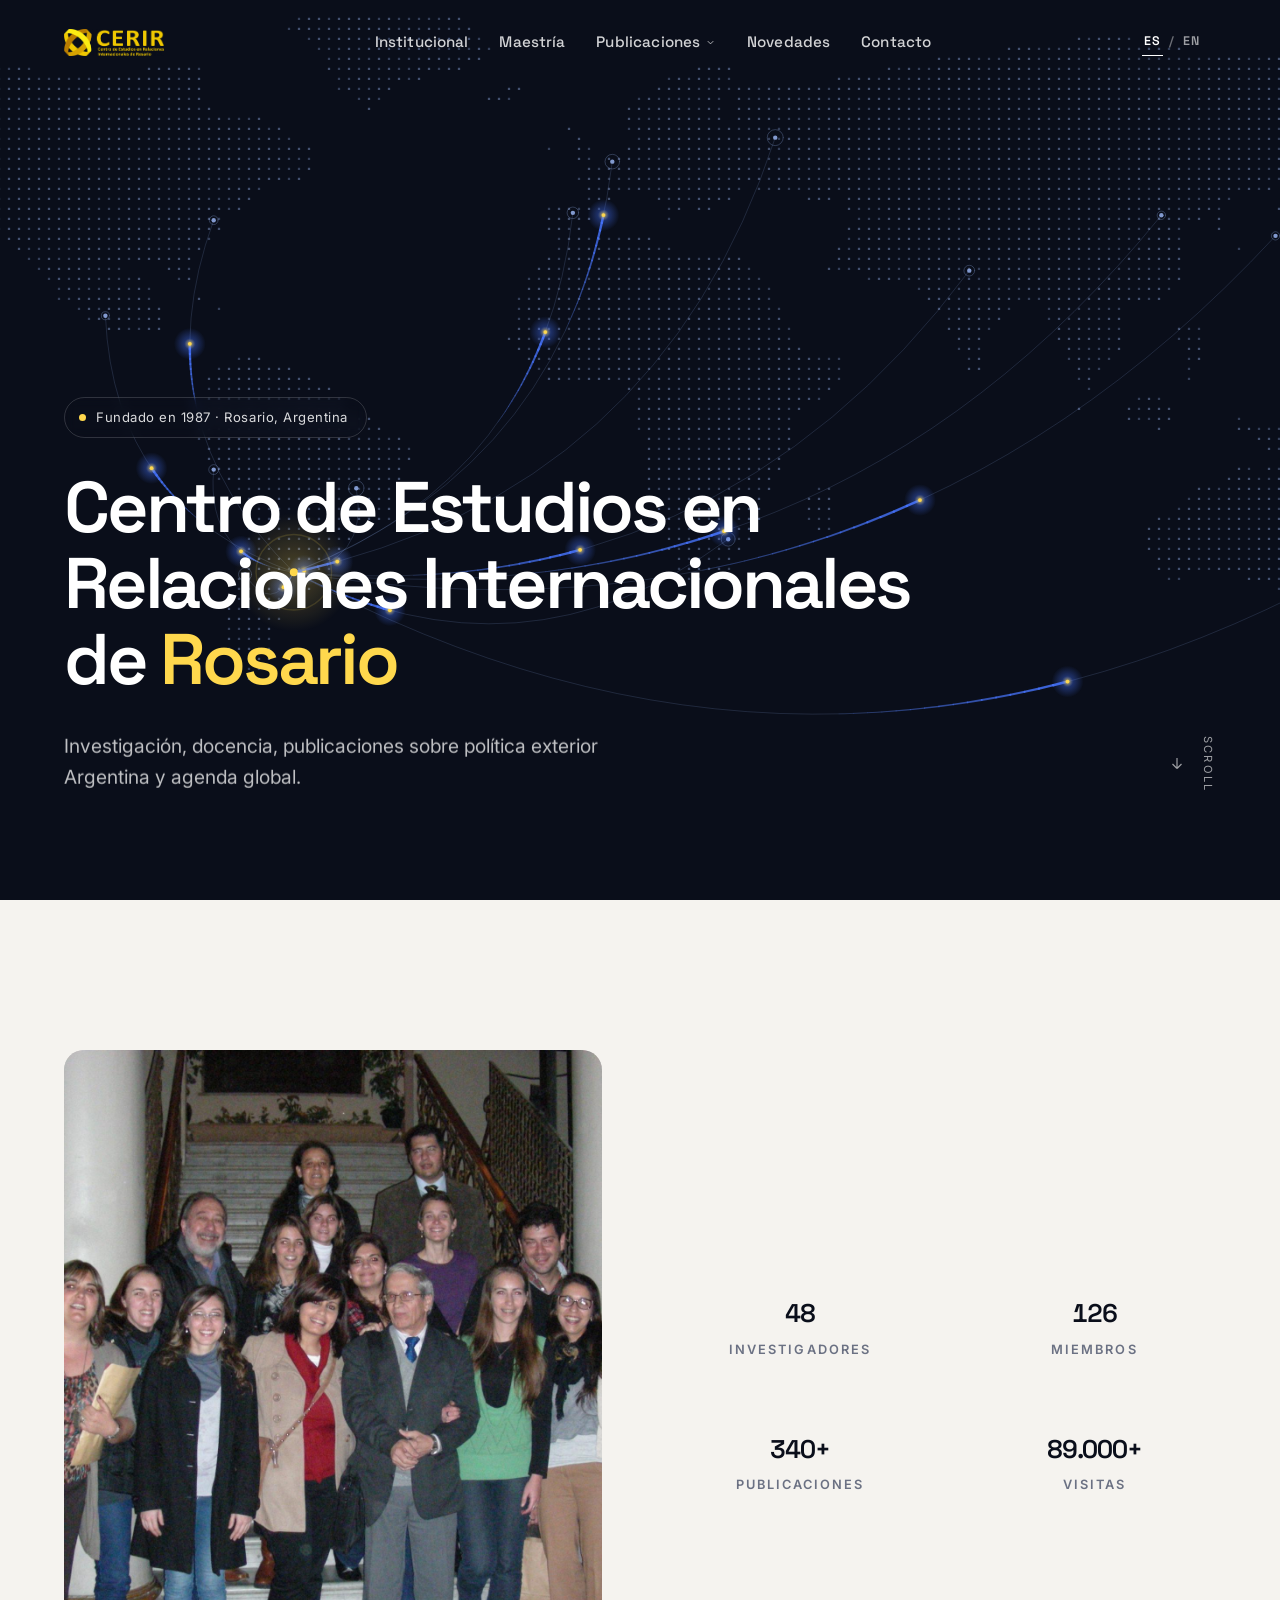
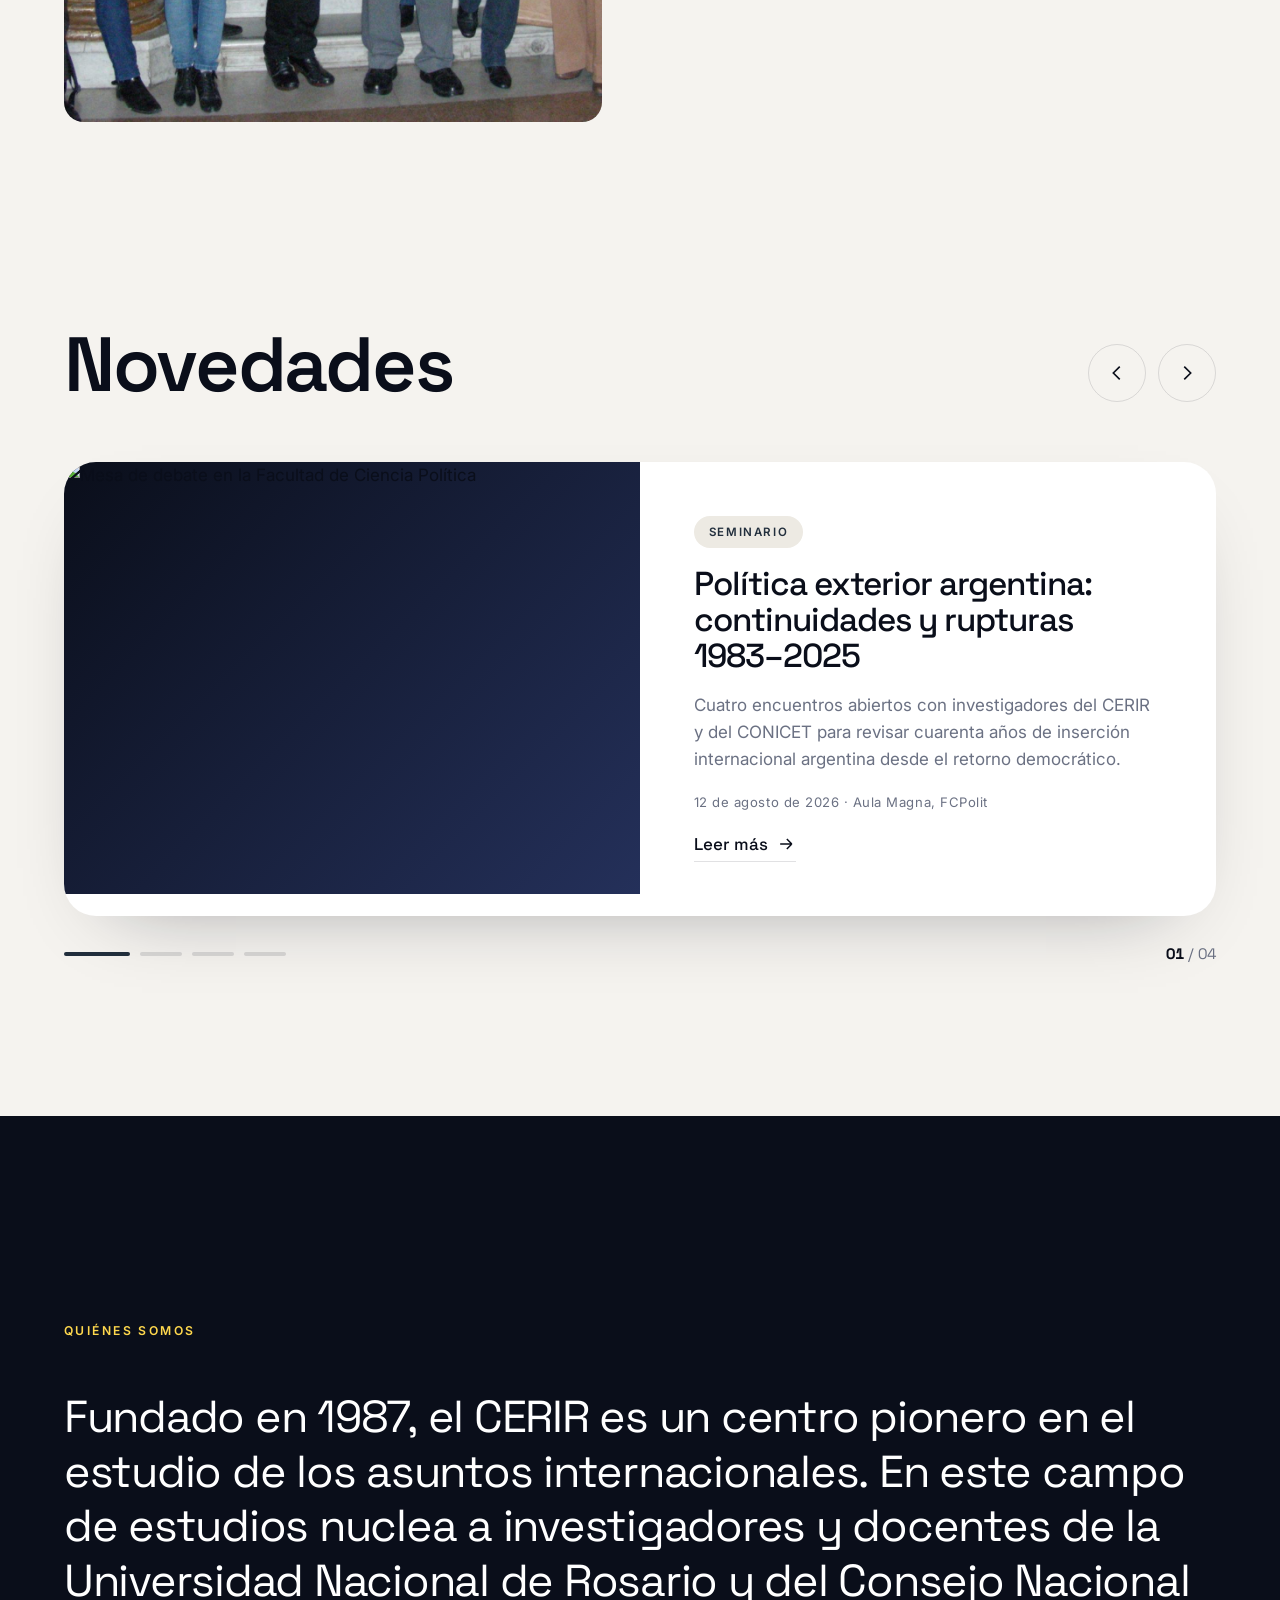
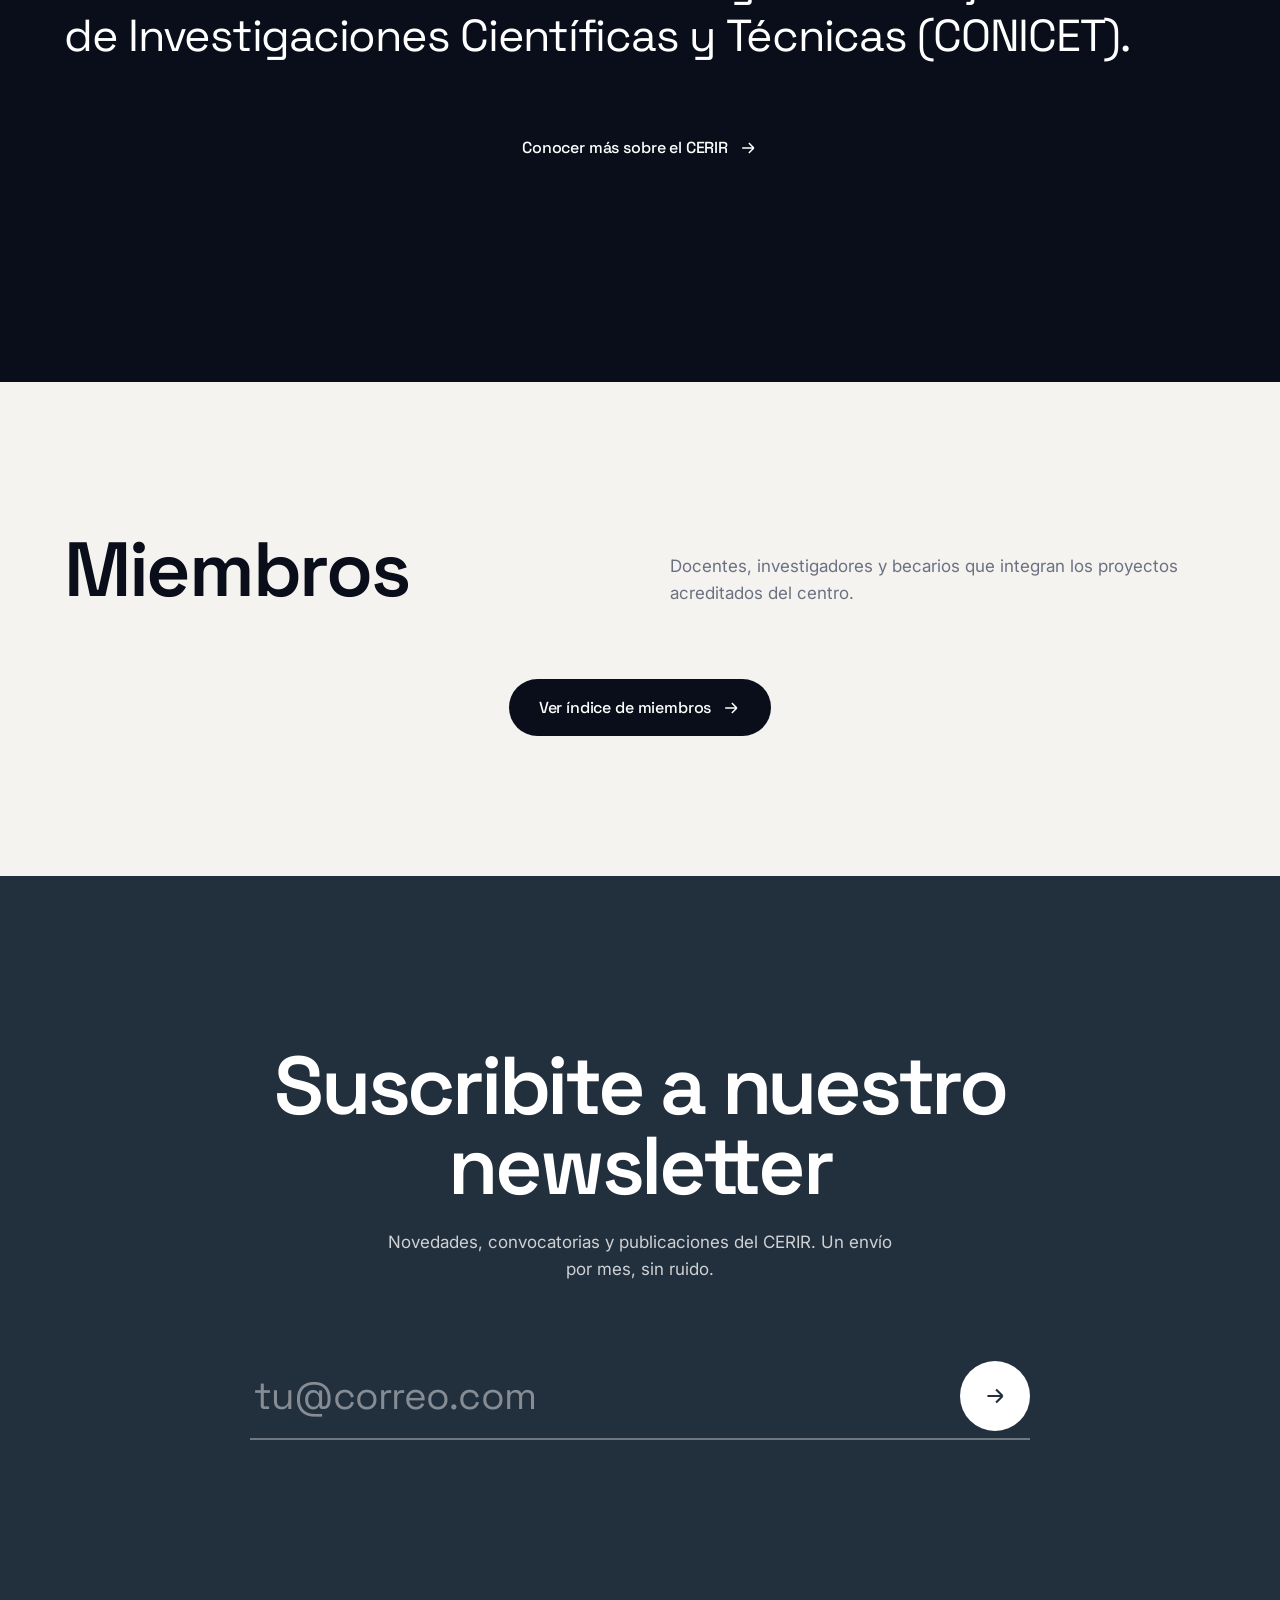
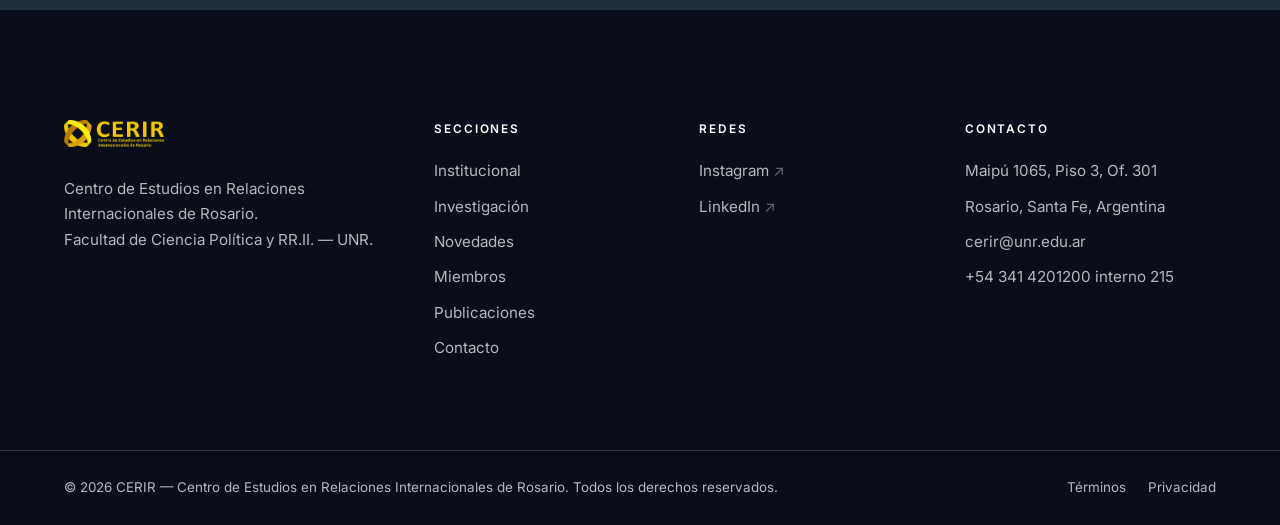
==== commit 9acc1683: "feat: ajustes reunión (home, institucional, publicaciones, selector idioma) Co-Authored-By: Claude S" ====
--- a/index.html
+++ b/index.html
@@ -38,13 +38,18 @@
         </a>
         <ul class="nav-dropdown__menu">
           <li><a href="cupea.html">CUPEA</a></li>
-          <li><a href="maestria.html#maestria-revista">MICI</a></li>
           <li><a href="publicaciones.html">Ver todo</a></li>
         </ul>
       </div>
       <a href="novedades.html">Novedades</a>
       <a href="contacto.html">Contacto</a>
     </nav>
+
+    <div class="lang" role="group" aria-label="Idioma">
+      <button class="lang__btn is-active" type="button" lang="es" aria-pressed="true">ES</button>
+      <span class="lang__sep" aria-hidden="true">/</span>
+      <button class="lang__btn" type="button" lang="en" aria-pressed="false">EN</button>
+    </div>
 
     <button class="burger" id="burger" type="button" aria-label="Abrir menú" aria-expanded="false" aria-controls="nav">
       <span class="burger__label">Menú</span>
@@ -75,7 +80,6 @@
       <li class="nav__sub" id="navSubPublicaciones">
         <ul>
           <li><a href="cupea.html">CUPEA</a></li>
-          <li><a href="maestria.html#maestria-revista">MICI</a></li>
           <li><a href="publicaciones.html">Ver todo</a></li>
         </ul>
       </li>
@@ -285,15 +289,12 @@
         internacionales. En este campo de estudios nuclea a investigadores y docentes
         de la Universidad Nacional de Rosario y del Consejo Nacional de
         Investigaciones Científicas y Técnicas (CONICET).</p>
-        <p>Con cuatro décadas de labor ininterrumpida, el CERIR combina una vasta
-        experiencia académica con una constante vocación de innovación. Su
-        producción científica refleja profesionalismo, rigor metodológico y una
-        perspectiva global profundamente comprometida con el desarrollo socio-
-        económico y la proyección e inserción de Argentina en el mundo.</p>
-        <p>Esta trayectoria, junto con los debates, conversatorios y reuniones organizadas
-        en su seno apunta a la trasferencia de conocimientos, ofreciendo insumos
-        tanto para contribuir al diseño de políticas públicas como así también para la
-        construcción de una opinión ciudadana informada.</p>
+      </div>
+      <div class="members__actions">
+        <a class="btn btn--dark" href="institucional.html#historia">
+          Conocer más sobre el CERIR
+          <svg viewBox="0 0 24 24" aria-hidden="true"><path d="M5 12h14m0 0-6-6m6 6-6 6" fill="none" stroke="currentColor" stroke-width="1.8"/></svg>
+        </a>
       </div>
     </div>
   </section>
@@ -305,21 +306,14 @@
         <h2 class="section-title" data-reveal>Miembros</h2>
         <p class="members__lead" data-reveal>
           Docentes, investigadores y becarios que integran los proyectos acreditados del centro.
-          Pasá el mouse sobre una tarjeta para detener la fila.
         </p>
       </header>
     </div>
 
     <div class="container">
-      <div class="axes" data-reveal>
-        <ul class="axes__list" id="axesList">
-          <!-- Los ejes se generan por JS desde assets/js/app.js (data: CERIR_DATA.researchAxes) -->
-        </ul>
-      </div>
-
       <div class="members__actions">
         <a class="btn btn--dark" href="indice.html">
-          Ver índice bibliográfico
+          Ver índice de miembros
           <svg viewBox="0 0 24 24" aria-hidden="true"><path d="M5 12h14m0 0-6-6m6 6-6 6" fill="none" stroke="currentColor" stroke-width="1.8"/></svg>
         </a>
       </div>
--- a/assets/css/style.css
+++ b/assets/css/style.css
@@ -1634,21 +1634,19 @@
 .block__body { max-width: 68ch; }
 
 /* objetivos */
-.goals { counter-reset: goal; }
 .goals__item {
-  counter-increment: goal;
   display: grid;
-  grid-template-columns: 44px 1fr;
+  grid-template-columns: 24px 1fr;
   gap: 6px 14px;
   padding: clamp(20px, 2.4vw, 28px) 0;
   border-top: 1px solid var(--line);
 }
 .goals__item::before {
-  content: counter(goal, decimal-leading-zero);
+  content: "•";
   grid-row: 1 / span 2;
-  padding-top: .35em;
-  font-family: var(--font-display);
-  font-size: .84rem; font-weight: 600;
+  line-height: 1.2;
+  font-family: var(--font-display);
+  font-size: 1.3rem; font-weight: 600;
   letter-spacing: .08em;
   color: var(--accent);
 }
@@ -1842,9 +1840,8 @@
   color: var(--accent);
   margin-bottom: 14px;
 }
-.plan-list { counter-reset: plan; display: grid; gap: 2px; }
+.plan-list { display: grid; gap: 2px; }
 .plan-list li {
-  counter-increment: plan;
   position: relative;
   padding: 10px 0 10px 36px;
   border-top: 1px solid var(--line);
@@ -1853,10 +1850,10 @@
   line-height: 1.45;
 }
 .plan-list li::before {
-  content: counter(plan, decimal-leading-zero);
-  position: absolute; left: 0; top: 10px;
-  font-family: var(--font-display);
-  font-size: .78rem; font-weight: 600;
+  content: "•";
+  position: absolute; left: 0; top: 6px;
+  font-family: var(--font-display);
+  font-size: 1.3rem; line-height: 1.2; font-weight: 600;
   letter-spacing: .04em;
   color: var(--ink);
 }
@@ -2207,3 +2204,12 @@
   .marquee__track { animation: none; }
   .carousel__track { scroll-behavior: auto; }
 }
+
+
+/* selector de idioma (visual; traducciones pendientes) */
+.lang { display: inline-flex; align-items: center; gap: 6px; margin-left: 0; margin-right: 14px; font-family: var(--font-display); font-size: .78rem; font-weight: 600; letter-spacing: .08em; color: inherit; }
+.lang__btn { background: none; border: 0; padding: 4px 2px; color: inherit; font: inherit; letter-spacing: inherit; cursor: pointer; opacity: .6; }
+.lang__btn:hover, .lang__btn.is-active { opacity: 1; }
+.lang__btn.is-active { border-bottom: 1.5px solid currentColor; }
+.lang__sep { opacity: .4; }
+.header__inner > .header__nav { margin-left: auto; margin-right: auto; }
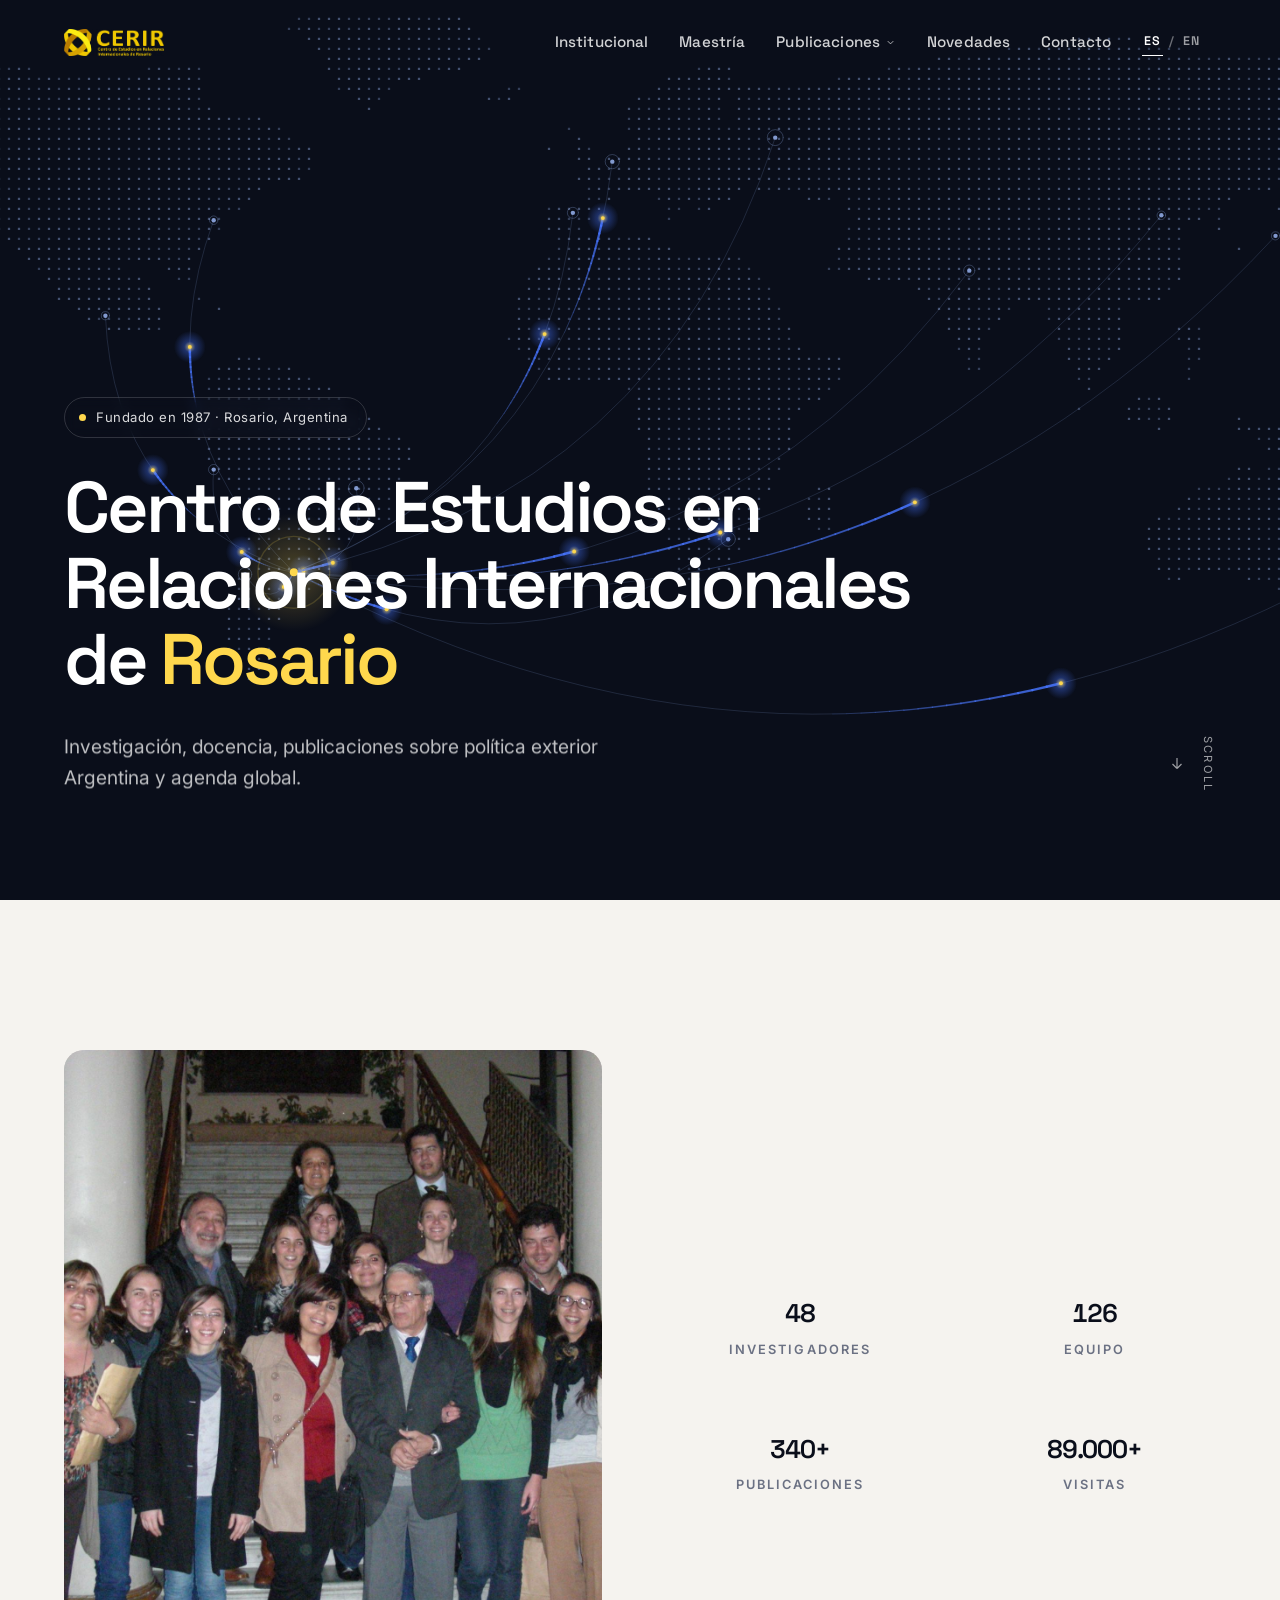
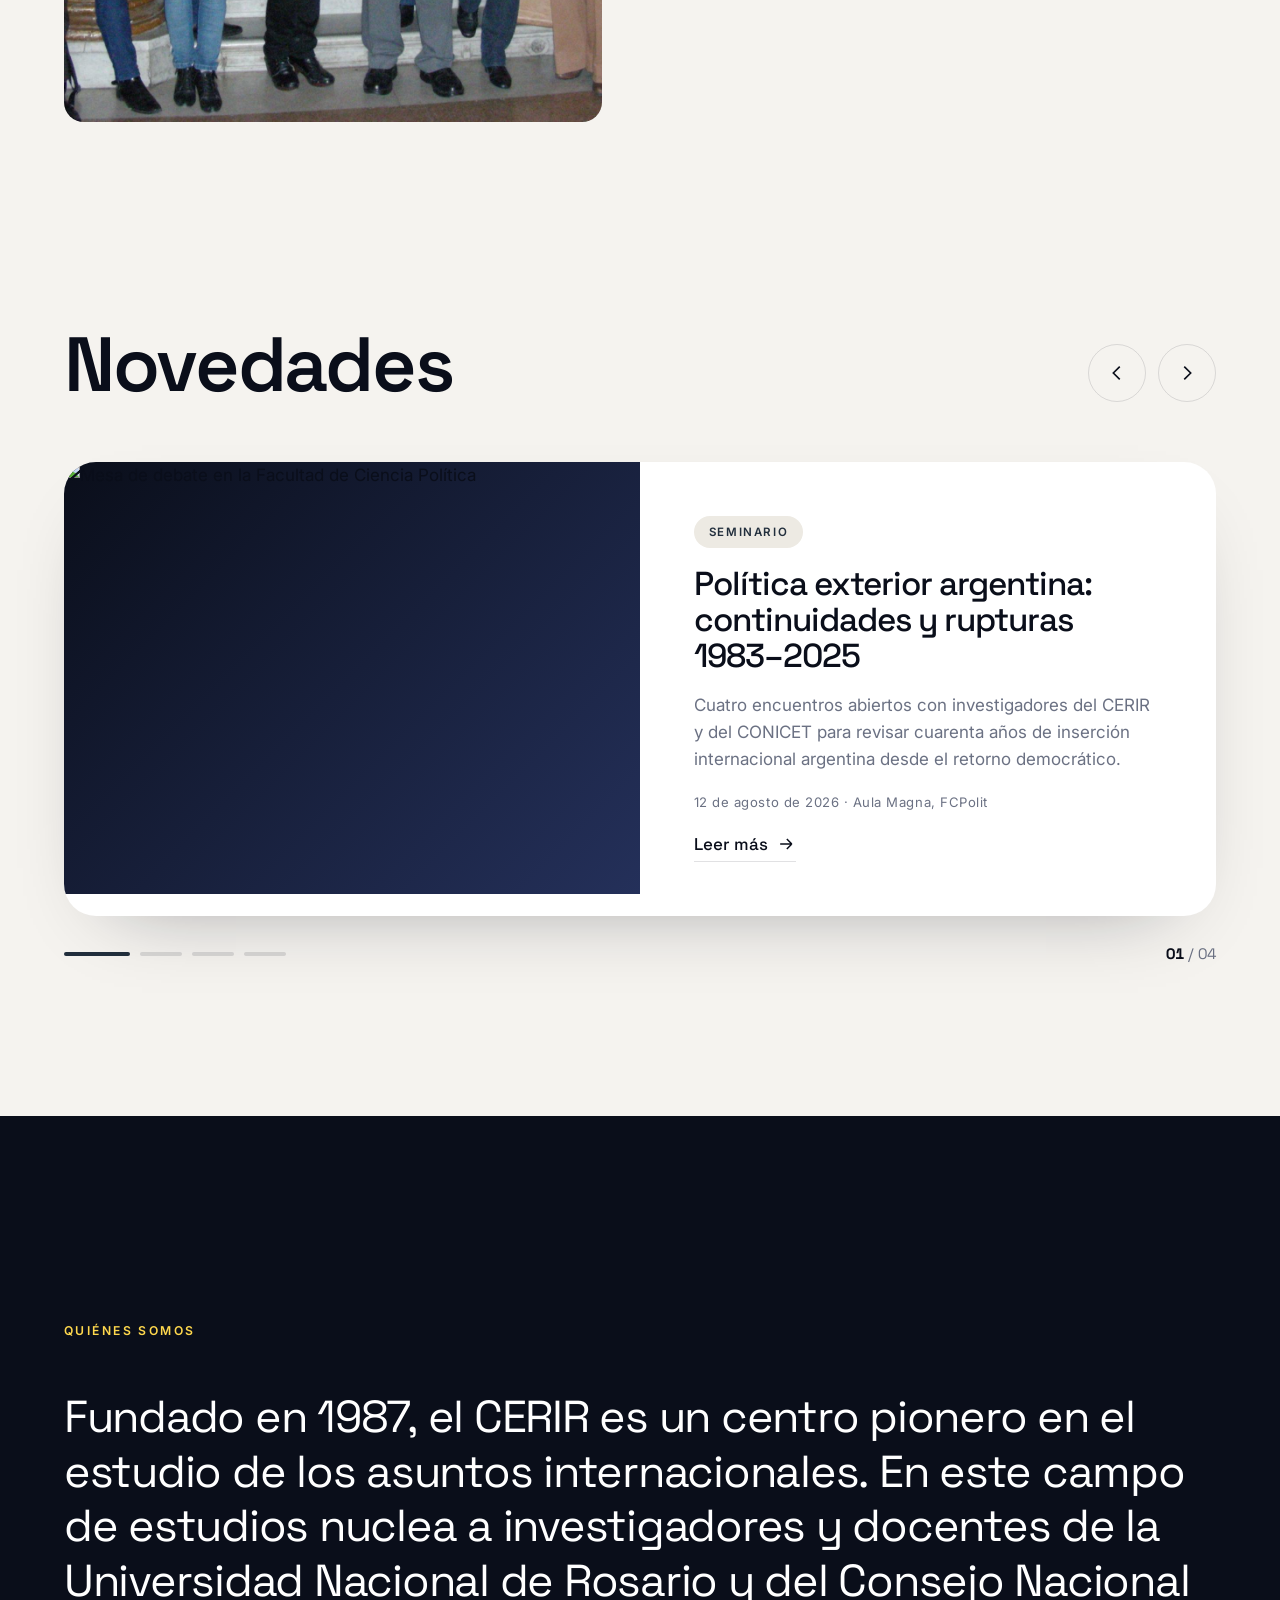
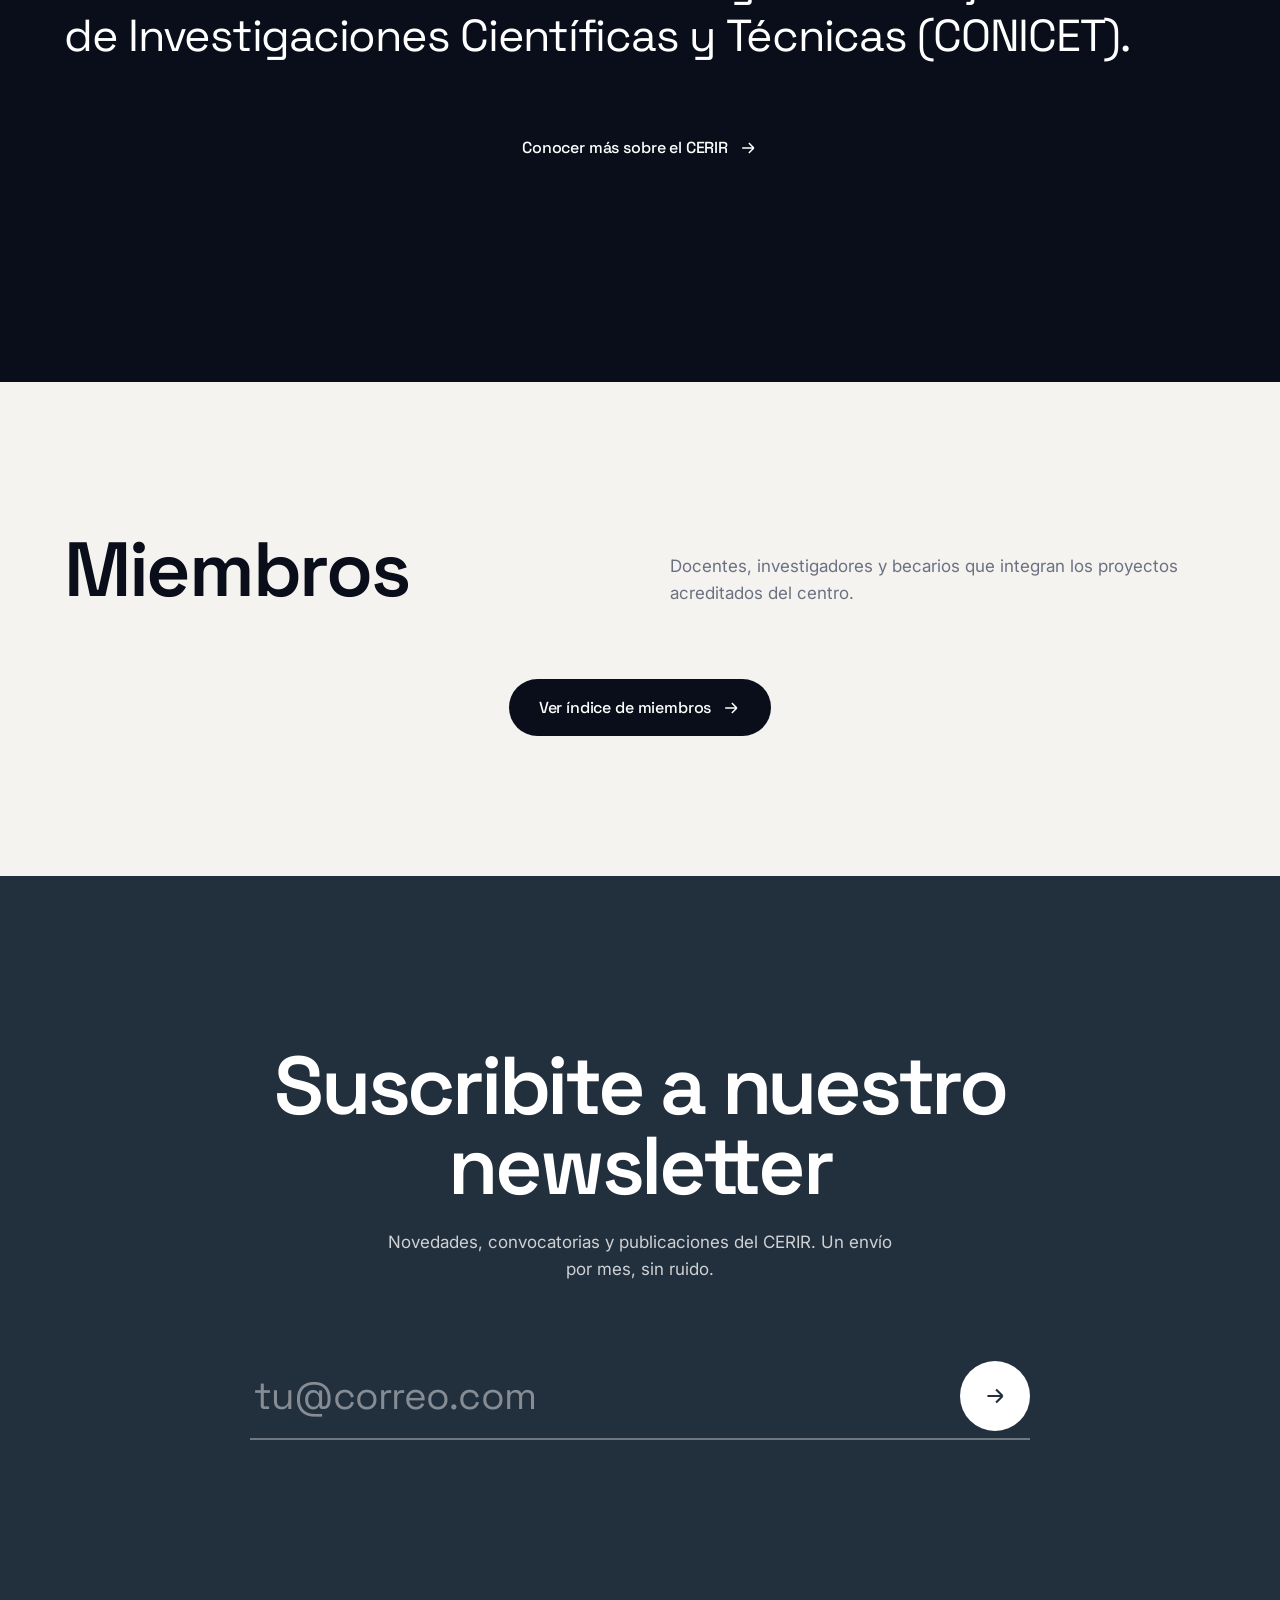
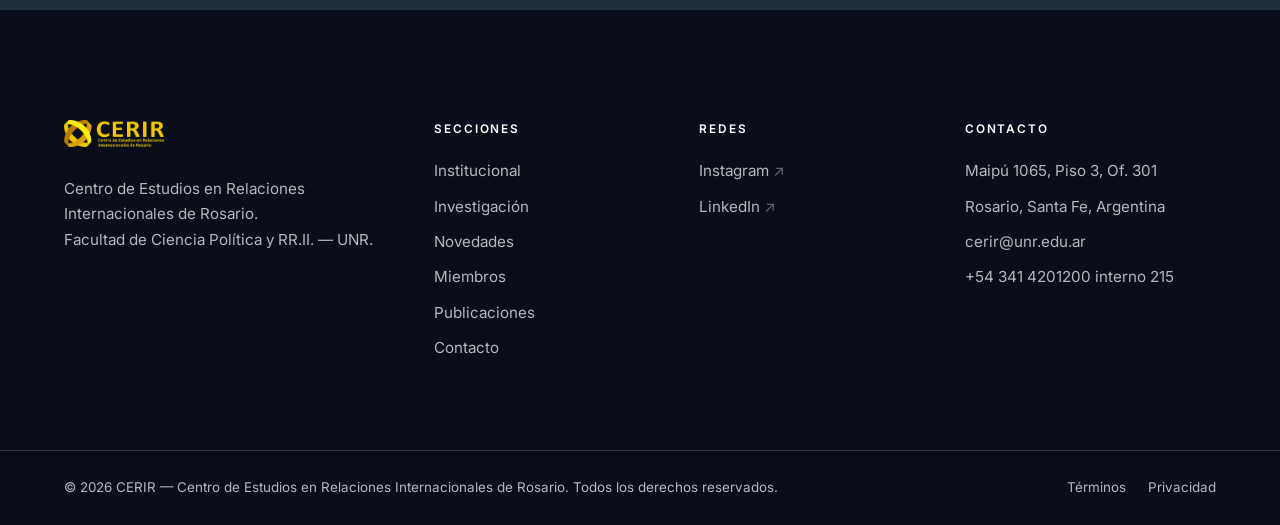
==== commit b4f1b83d: "last feedback" ====
--- a/index.html
+++ b/index.html
@@ -165,7 +165,7 @@
           </div>
           <div class="stat">
             <span class="stat__num" data-count="126">0</span>
-            <span class="stat__label">Miembros</span>
+            <span class="stat__label">Equipo</span>
           </div>
           <div class="stat">
             <span class="stat__num" data-count="340" data-suffix="+">0</span>
--- a/assets/css/style.css
+++ b/assets/css/style.css
@@ -1358,7 +1358,7 @@
   box-shadow: 0 30px 80px -50px rgba(10, 14, 26, .45);
 }
 @media (min-width: 900px) {
-  .feature { grid-template-columns: minmax(0, .85fr) 1fr; }
+  .feature { grid-template-columns: minmax(0, .75fr) 1fr; }
 }
 .feature__media {
   display: block; position: relative;
@@ -1374,7 +1374,7 @@
 @media (min-width: 900px) {
   /* en desktop la imagen toma la altura de la fila */
   .feature__media { aspect-ratio: auto; min-height: 100%; }
-  .feature__media img { position: absolute; inset: 0; }
+  .feature__media img { inset: 0; }
 }
 
 .feature__body {
@@ -1453,6 +1453,28 @@
   transition: transform .25s var(--ease);
 }
 
+.carousel__track--logos { align-items: center; }
+.logo-card {
+  flex: 0 0 130px;
+  scroll-snap-align: start;
+  display: flex; align-items: center; justify-content: center;
+  height: 92px;
+  padding: 14px 18px;
+  border: 1px solid var(--line);
+  border-radius: var(--radius);
+  background: var(--white);
+}
+.logo-card img {
+  max-width: 100%; max-height: 100%;
+  width: auto; height: auto;
+  filter: grayscale(1); opacity: .7;
+  transition: filter .3s var(--ease), opacity .3s var(--ease);
+}
+.logo-card:hover img { filter: grayscale(0); opacity: 1; }
+@media (min-width: 700px) {
+  .logo-card { flex-basis: 170px; height: 112px; padding: 18px 24px; }
+}
+
 .pub-card {
   flex: 0 0 84%;
   scroll-snap-align: start;
@@ -1497,7 +1519,7 @@
   margin-bottom: 4px;
 }
 .pub-card__media img {
-  width: 100%; height: 100%; object-fit: cover;
+  width: 100%; height: 100%; object-fit: cover; object-position: top;
   transition: transform .7s var(--ease);
 }
 .pub-card__link:hover .pub-card__media img { transform: scale(1.05); }
@@ -1601,7 +1623,7 @@
 .page-head__index a:hover { background: var(--ink); color: var(--white); border-color: var(--ink); }
 
 /* bloques 30 / 70 con el título pegado */
-.block { padding: clamp(50px, 8vw, 100px) 0; background: var(--paper); }
+.block { padding: clamp(20px, 8vw, 100px) 0; background: var(--paper); }
 .block--alt { background: var(--paper-2); }
 .block__grid {
   display: grid;
@@ -1781,8 +1803,9 @@
 }
 .info-box__text {
   color: var(--ink);
-  font-size: .98rem;
+  font-size: 1.05rem;
   line-height: 1.6;
+  font-weight: 800;
 }
 .info-box__text a { border-bottom: 1px solid var(--line); }
 .info-box__text a:hover { border-color: var(--ink); }
@@ -2207,9 +2230,10 @@
 
 
 /* selector de idioma (visual; traducciones pendientes) */
-.lang { display: inline-flex; align-items: center; gap: 6px; margin-left: 0; margin-right: 14px; font-family: var(--font-display); font-size: .78rem; font-weight: 600; letter-spacing: .08em; color: inherit; }
+.lang { display: inline-flex; align-items: center; gap: 6px; margin-left: auto; margin-right: 14px; font-family: var(--font-display); font-size: .78rem; font-weight: 600; letter-spacing: .08em; color: inherit; }
 .lang__btn { background: none; border: 0; padding: 4px 2px; color: inherit; font: inherit; letter-spacing: inherit; cursor: pointer; opacity: .6; }
 .lang__btn:hover, .lang__btn.is-active { opacity: 1; }
 .lang__btn.is-active { border-bottom: 1.5px solid currentColor; }
 .lang__sep { opacity: .4; }
-.header__inner > .header__nav { margin-left: auto; margin-right: auto; }
+.header__inner > .header__nav { margin-left: auto; }
+@media (min-width: 900px) { .lang { margin-left: clamp(20px, 2.4vw, 40px); } }
